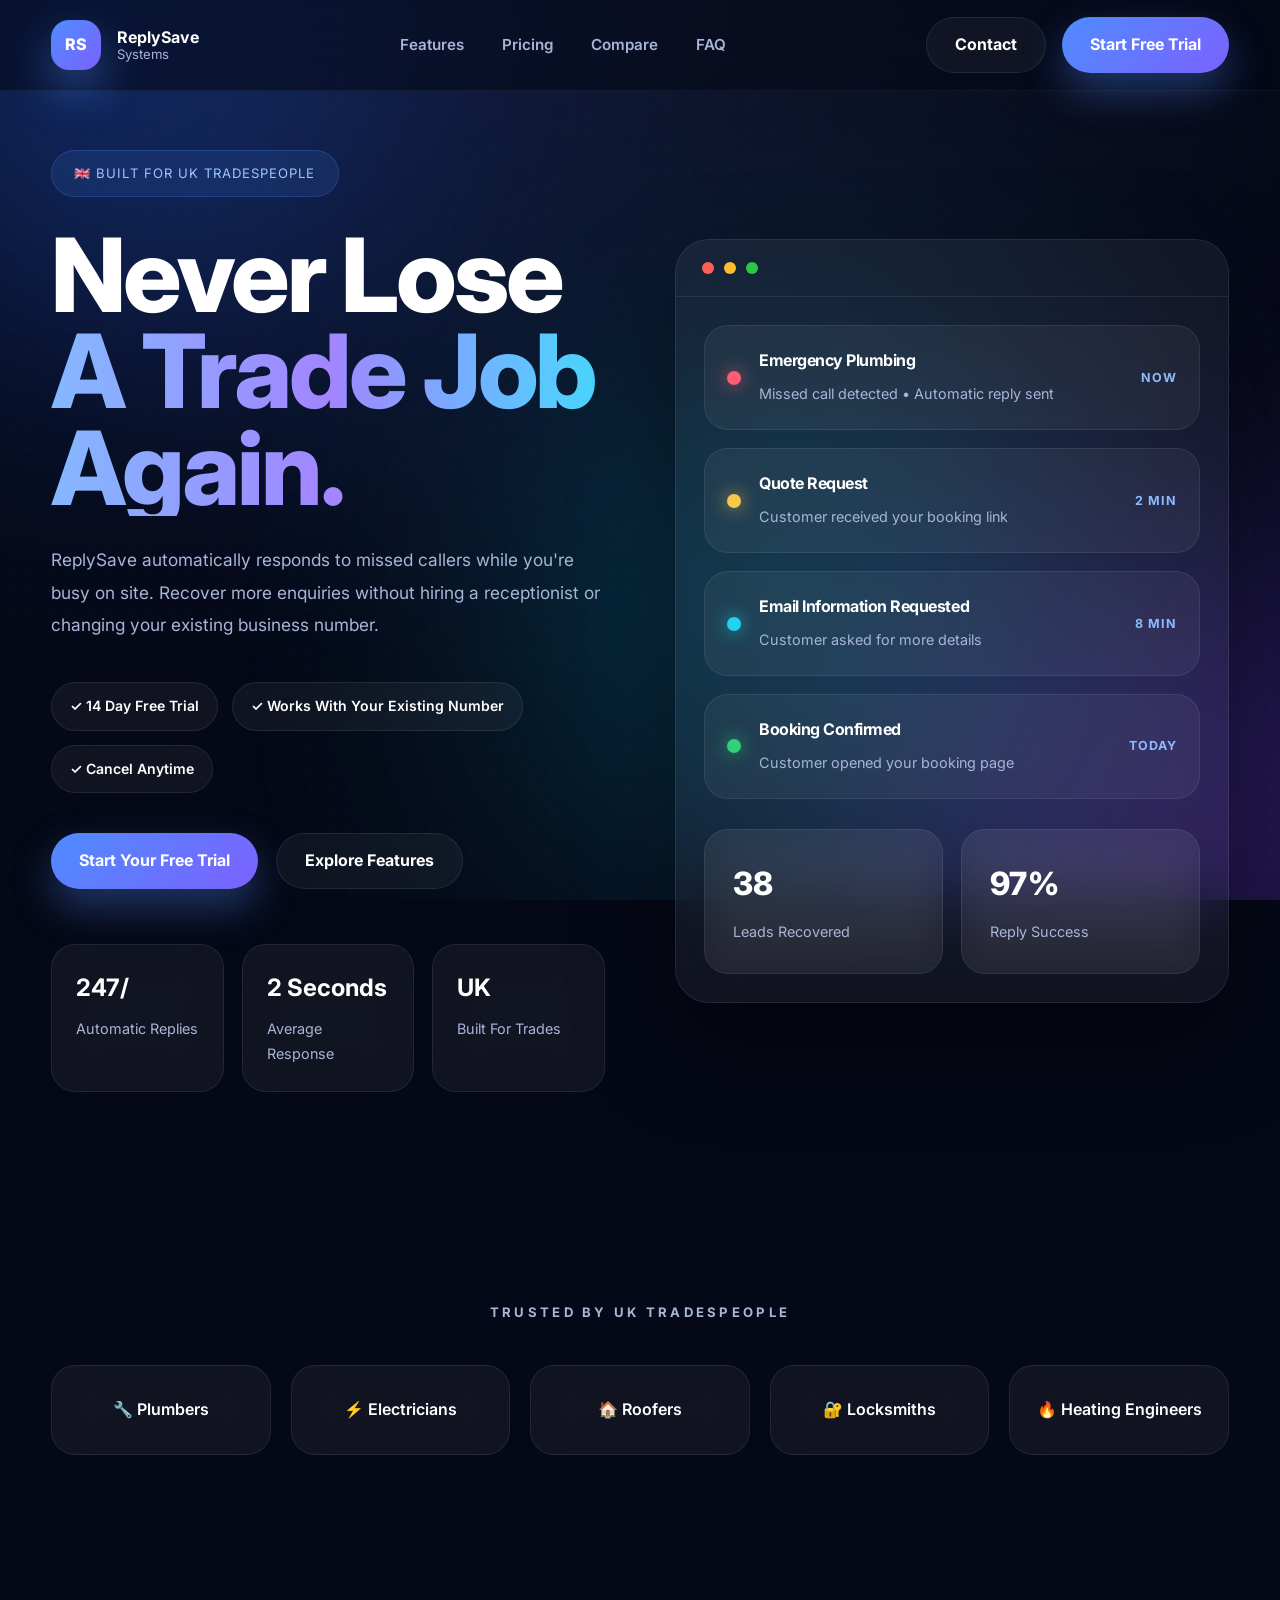
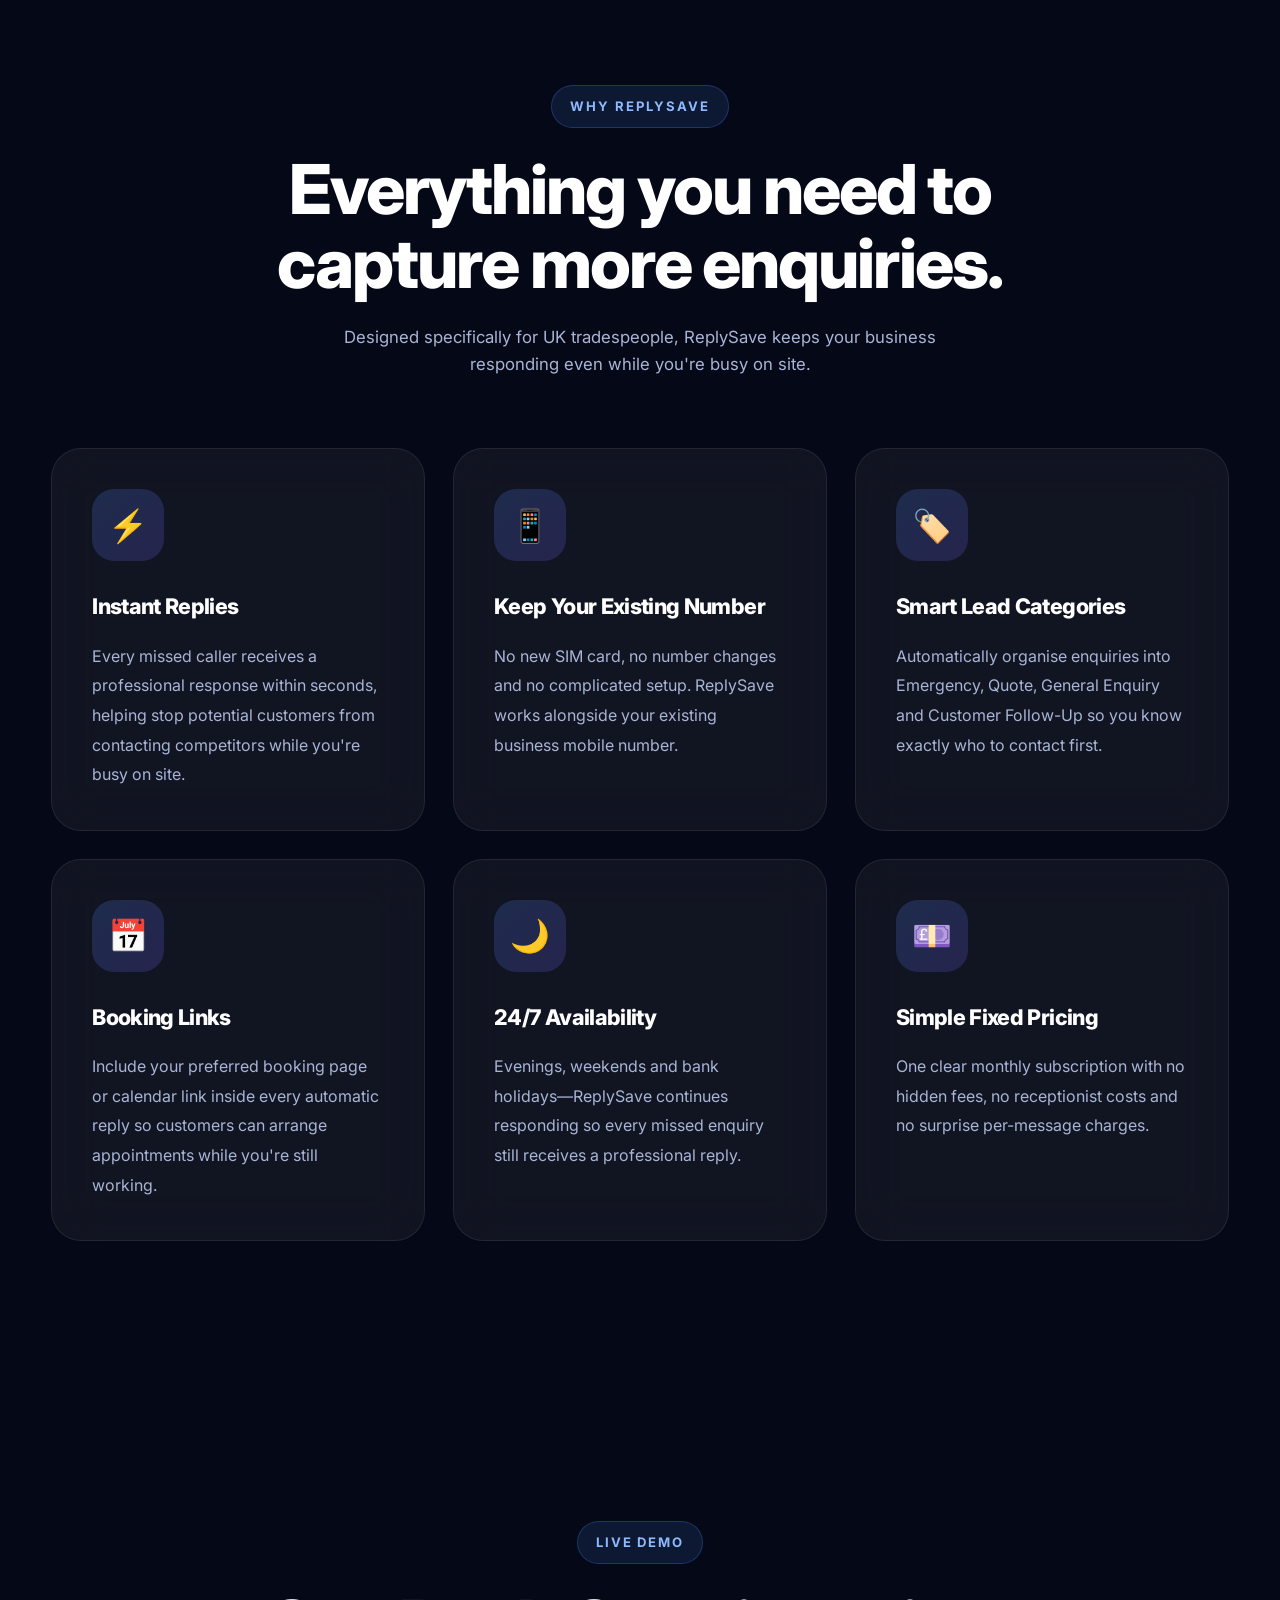
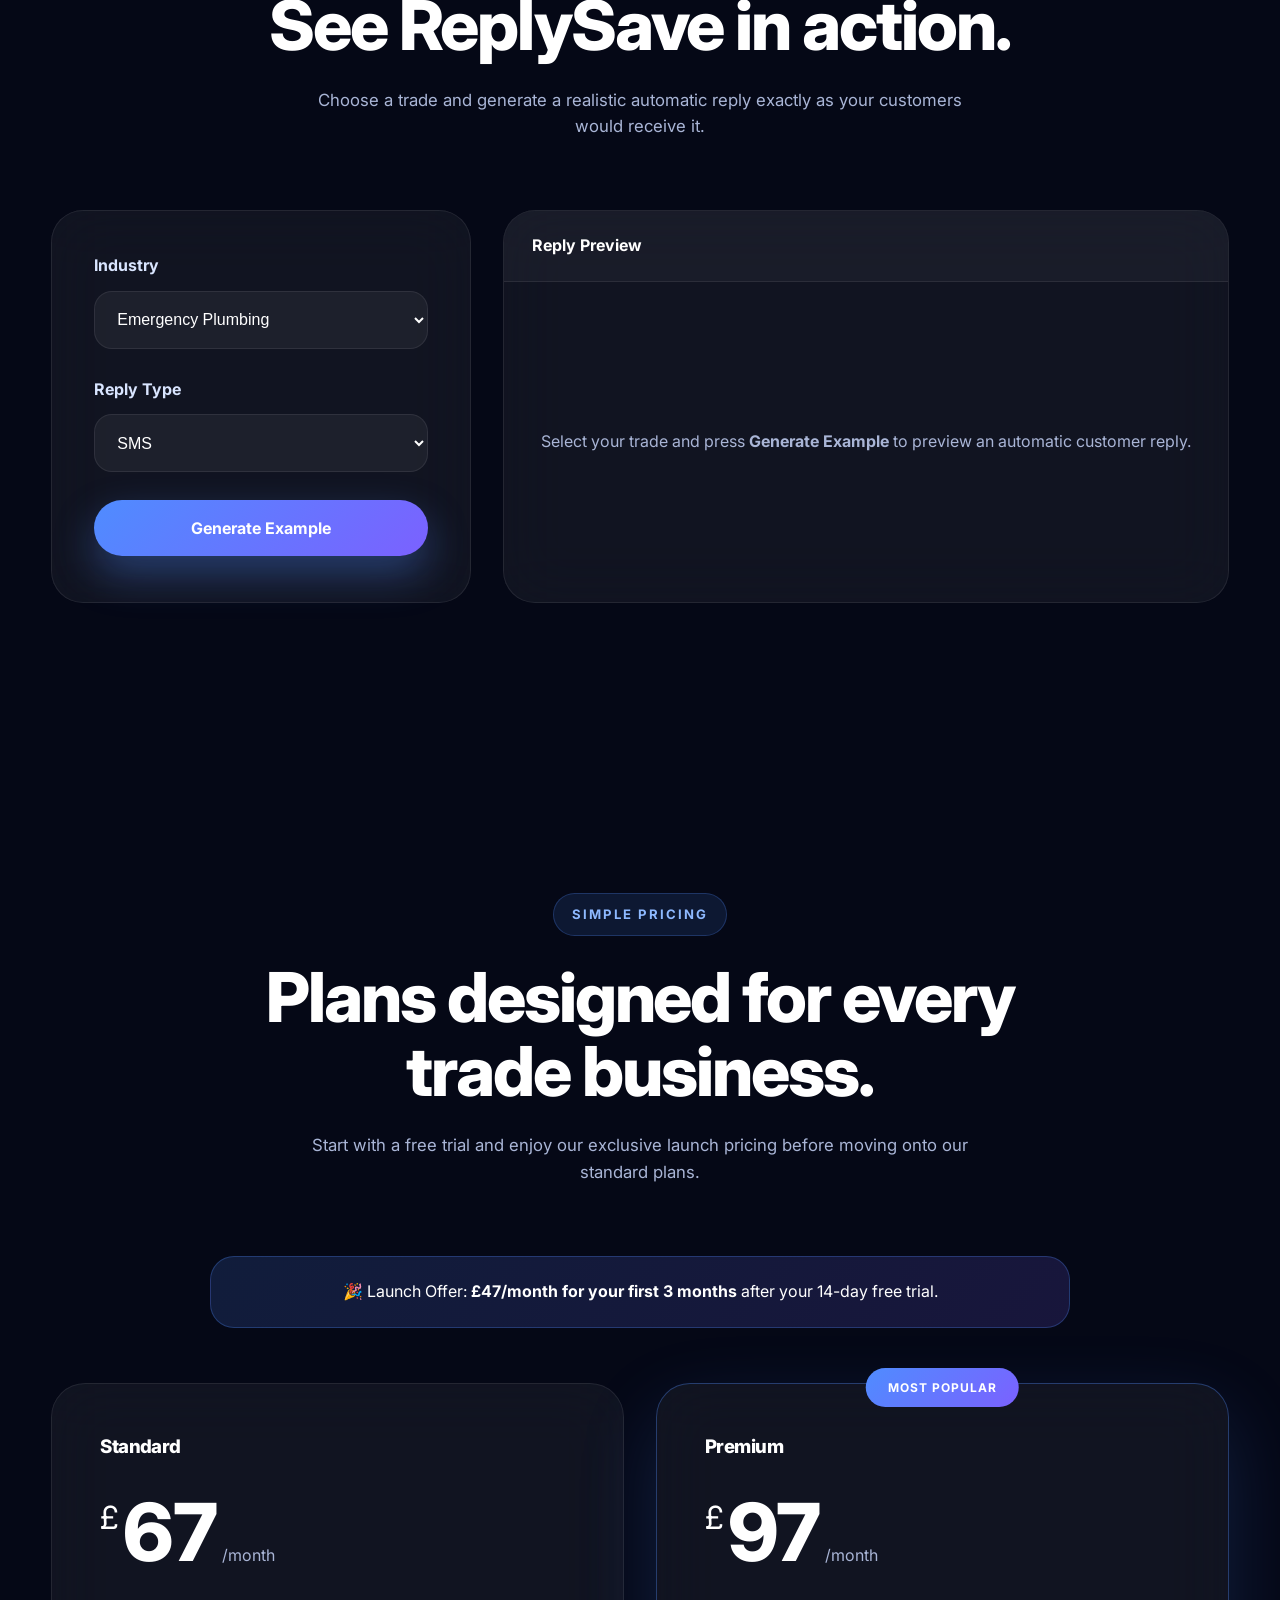
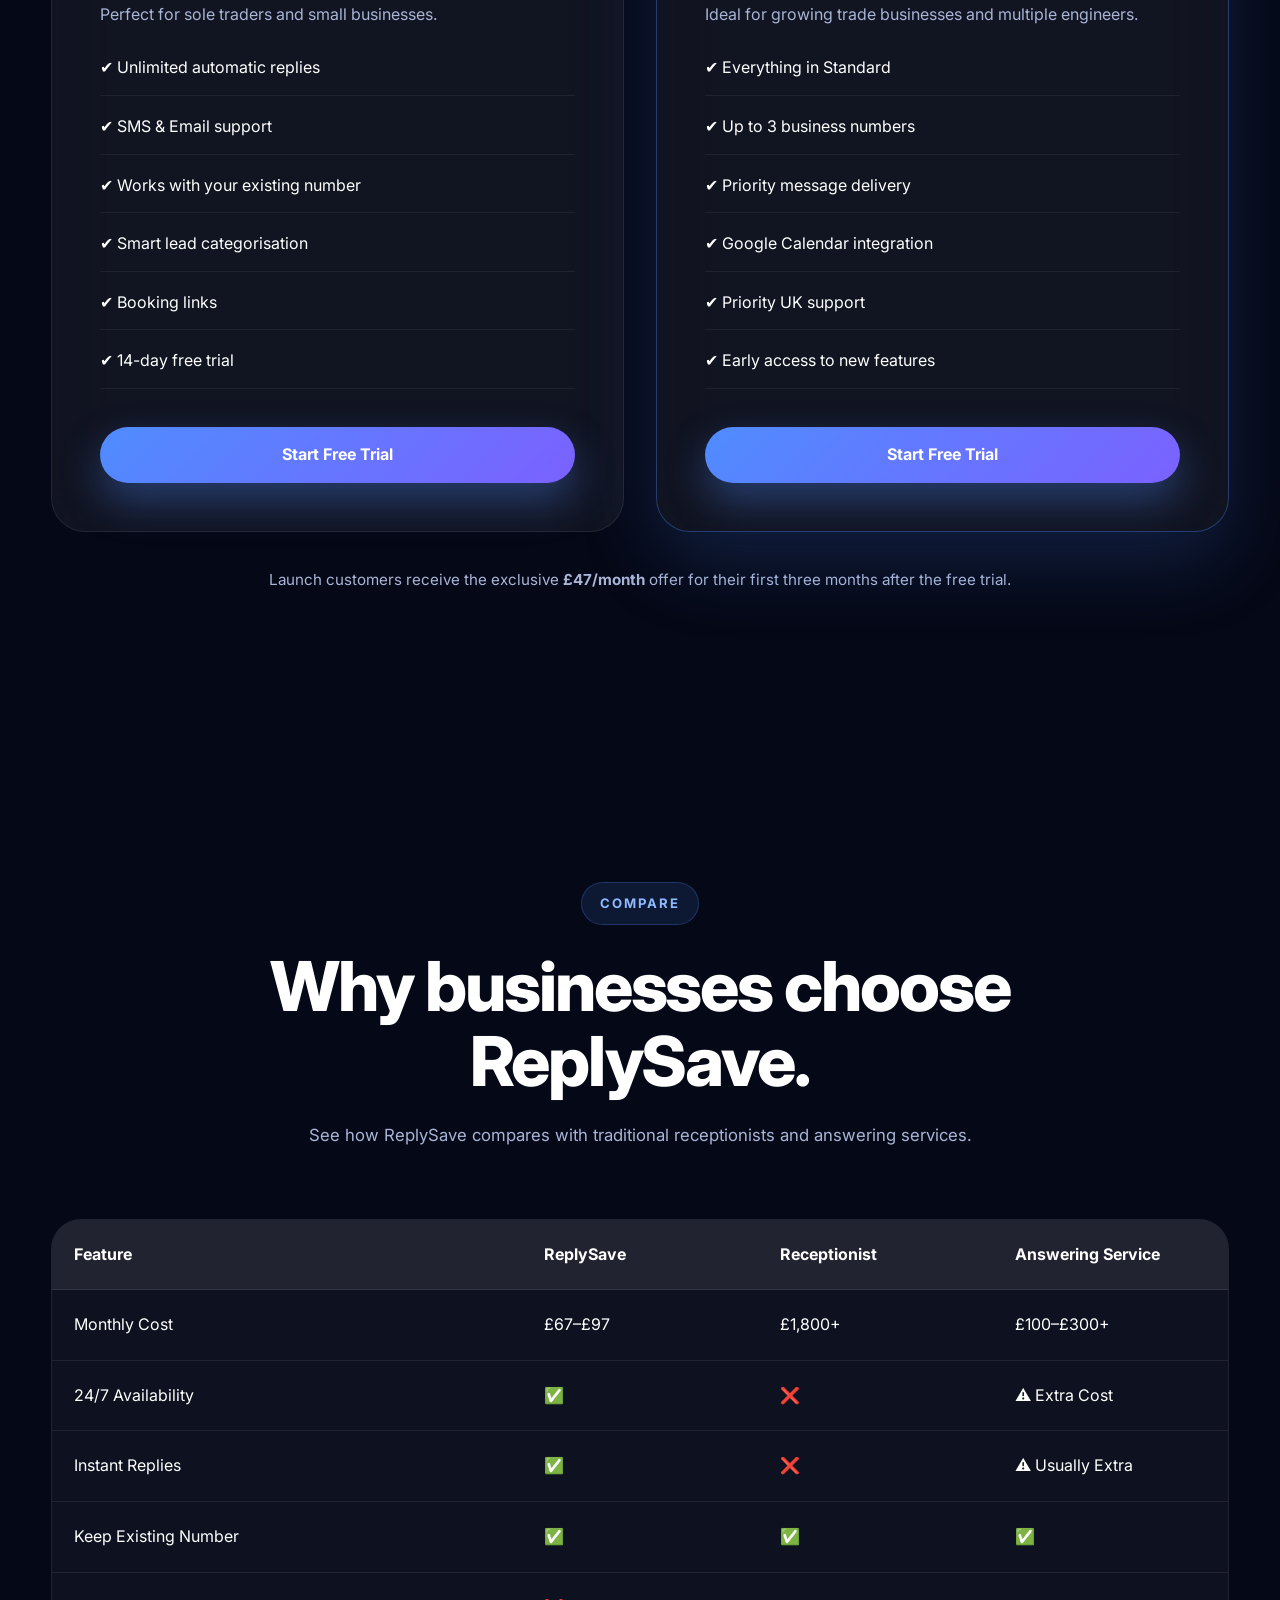
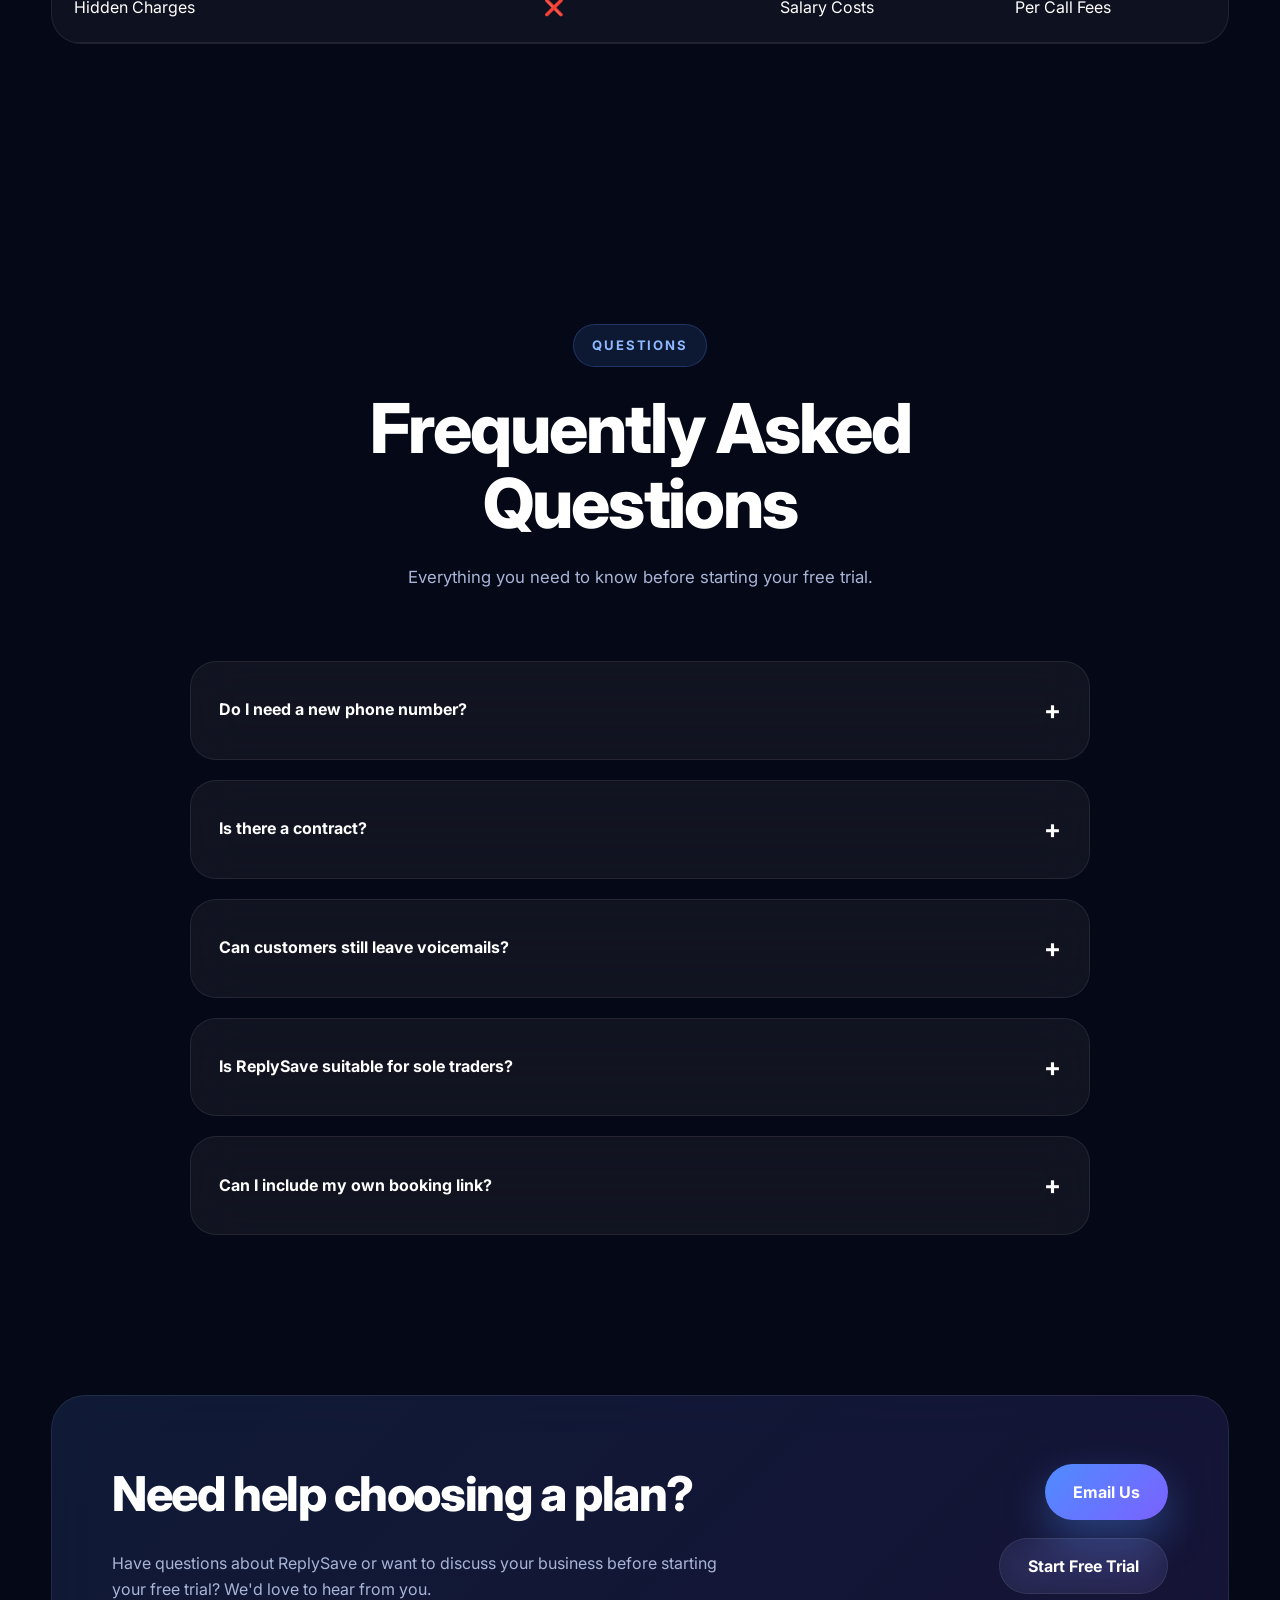
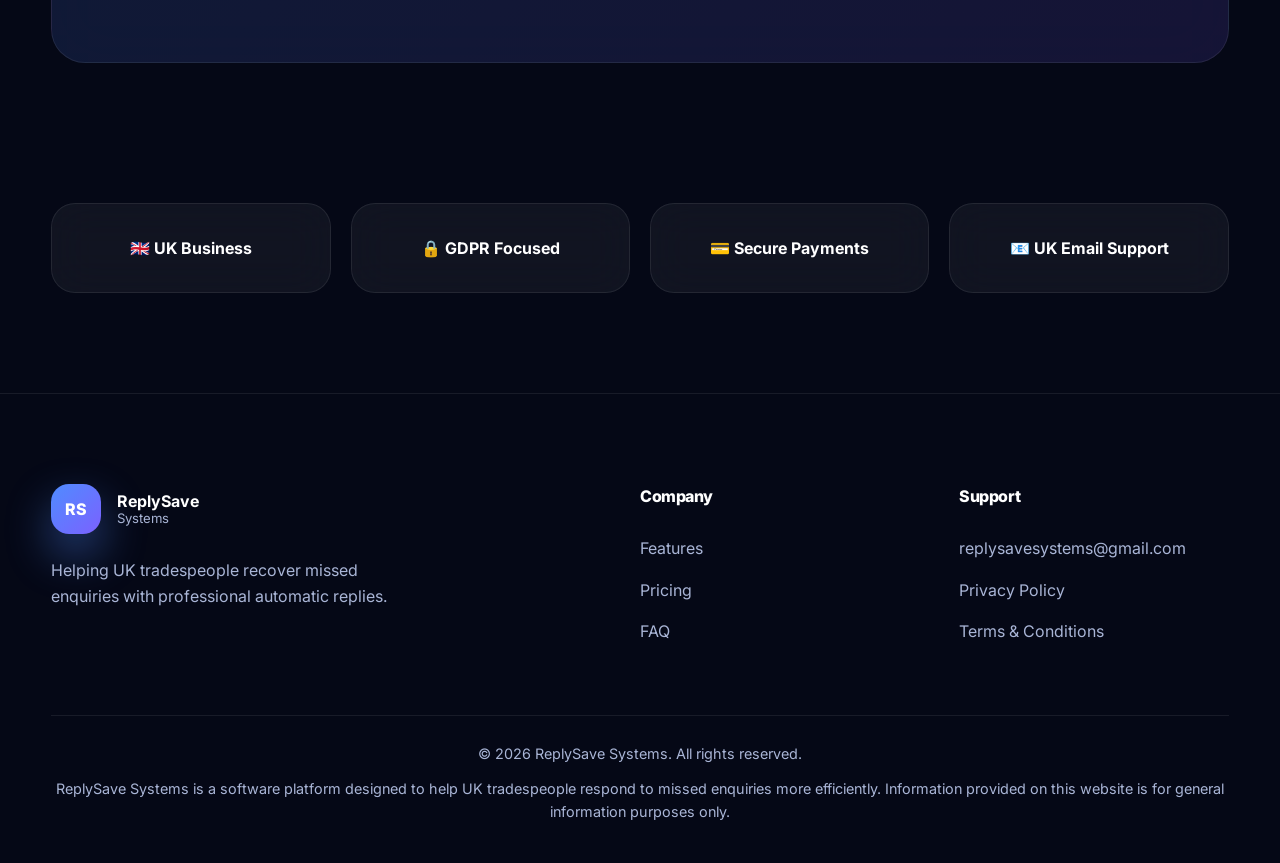
==== index.html @ 5fd49c0b "Update index.html" ====
<!DOCTYPE html>

<html lang="en-GB">

<head>
<meta charset="UTF-8">
<meta
name="viewport"
content="width=device-width, initial-scale=1.0">

<title>

ReplySave Systems | Never Lose A Trade Job Again

</title>

<meta
name="description"
content="Automatically respond to missed callers and recover more trade enquiries with ReplySave Systems.">

<meta
name="theme-color"
content="#050816">

<link
rel="preconnect"
href="https://fonts.googleapis.com">

<link
rel="preconnect"
href="https://fonts.gstatic.com"
crossorigin>

<link
href="https://fonts.googleapis.com/css2?family=Inter:wght@300;400;500;600;700;800;900&display=swap"
rel="stylesheet">
<link
href="https://fonts.googleapis.com/css2?family=Inter:wght@300;400;500;600;700;800;900&display=swap"
rel="stylesheet">

<link rel="stylesheet" href="style.css">

</head>
</head>

<body>



<!--====================================================
Animated Background
=====================================================-->

<div class="background">

<div class="gradient gradient-one"></div>

<div class="gradient gradient-two"></div>

<div class="gradient gradient-three"></div>

<div class="noise"></div>

</div>



<!--====================================================
Navigation
=====================================================-->

<header class="header">

<div class="container nav-container">

<a
href="#"
class="logo">

<div class="logo-icon">

RS

</div>

<div class="logo-text">

<strong>

ReplySave

</strong>

<span>

Systems

</span>

</div>

</a>



<nav class="navigation">

<a href="#features">

Features

</a>

<a href="#pricing">

Pricing

</a>

<a href="#compare">

Compare

</a>

<a href="#faq">

FAQ

</a>

</nav>



<div class="nav-buttons">

<a
href="mailto:replysavesystems@gmail.com"
class="button-secondary">

Contact

</a>

<a
href="#pricing"
class="button-primary">

Start Free Trial

</a>

</div>

</div>

</header>



<!--====================================================
Hero
=====================================================-->

<section class="hero">

<div class="container hero-grid">

<div class="hero-content">

<div class="hero-pill">

🇬🇧 BUILT FOR UK TRADESPEOPLE

</div>

<h1>

Never Lose

<span>

A Trade Job Again.

</span>

</h1>

<p>

ReplySave automatically responds to missed callers while
you're busy on site. Recover more enquiries without
hiring a receptionist or changing your existing
business number.

</p>



<div class="hero-badges">

<div>

✓ 14 Day Free Trial

</div>

<div>

✓ Works With Your Existing Number

</div>

<div>

✓ Cancel Anytime

</div>

</div>



<div class="hero-buttons">

<a
href="#pricing"
class="button-primary">

Start Your Free Trial

</a>

<a
href="#features"
class="button-secondary">

Explore Features

</a>

</div>



<div class="hero-stats">

<div>

<strong>

24/7

</strong>

<span>

Automatic Replies

</span>

</div>

<div>

<strong>

2 Seconds

</strong>

<span>

Average Response

</span>

</div>

<div>

<strong>

UK

</strong>

<span>

Built For Trades

</span>

</div>

</div>

</div>



<div class="hero-dashboard">

<div class="dashboard-window">

<div class="dashboard-header">

<span></span>

<span></span>

<span></span>

</div>

<div class="dashboard-body">
  <!-- ===========================================
LIVE ACTIVITY
=========================================== -->

<div class="activity-card">

    <div class="activity-left">

        <div class="status-dot emergency"></div>

        <div>

            <h3>

                Emergency Plumbing

            </h3>

            <p>

                Missed call detected • Automatic reply sent

            </p>

        </div>

    </div>

    <span>

        NOW

    </span>

</div>



<div class="activity-card">

    <div class="activity-left">

        <div class="status-dot quote"></div>

        <div>

            <h3>

                Quote Request

            </h3>

            <p>

                Customer received your booking link

            </p>

        </div>

    </div>

    <span>

        2 MIN

    </span>

</div>



<div class="activity-card">

    <div class="activity-left">

        <div class="status-dot email"></div>

        <div>

            <h3>

                Email Information Requested

            </h3>

            <p>

                Customer asked for more details

            </p>

        </div>

    </div>

    <span>

        8 MIN

    </span>

</div>



<div class="activity-card">

    <div class="activity-left">

        <div class="status-dot success"></div>

        <div>

            <h3>

                Booking Confirmed

            </h3>

            <p>

                Customer opened your booking page

            </p>

        </div>

    </div>

    <span>

        TODAY

    </span>

</div>



<!-- ===========================================
Dashboard Summary
=========================================== -->

<div class="dashboard-summary">

    <div class="summary-card">

        <strong>

            38

        </strong>

        <span>

            Leads Recovered

        </span>

    </div>

    <div class="summary-card">

        <strong>

            97%

        </strong>

        <span>

            Reply Success

        </span>

    </div>

</div>

</div>

</div>

</div>

</div>

</section>



<!-- ===========================================
TRUST SECTION
=========================================== -->

<section class="trust-section">

<div class="container">

<p class="trust-title">

TRUSTED BY UK TRADESPEOPLE

</p>

<div class="trust-grid">

<div class="trust-item">

🔧 Plumbers

</div>

<div class="trust-item">

⚡ Electricians

</div>

<div class="trust-item">

🏠 Roofers

</div>

<div class="trust-item">

🔐 Locksmiths

</div>

<div class="trust-item">

🔥 Heating Engineers

</div>

</div>

</div>

</section>



<!-- ===========================================
FEATURES
=========================================== -->

<section
id="features"
class="features">

<div class="container">

<div class="section-heading">

<span>

WHY REPLYSAVE

</span>

<h2>

Everything you need to capture more enquiries.

</h2>

<p>

Designed specifically for UK tradespeople, ReplySave keeps your business responding even while you're busy on site.

</p>

</div>

<div class="feature-grid">
<!-- ===========================================
FEATURE CARD 1
=========================================== -->

<div class="feature-card">

    <div class="feature-icon">

        ⚡

    </div>

    <h3>

        Instant Replies

    </h3>

    <p>

        Every missed caller receives a professional response within seconds,
        helping stop potential customers from contacting competitors while
        you're busy on site.

    </p>

</div>



<!-- ===========================================
FEATURE CARD 2
=========================================== -->

<div class="feature-card">

    <div class="feature-icon">

        📱

    </div>

    <h3>

        Keep Your Existing Number

    </h3>

    <p>

        No new SIM card, no number changes and no complicated setup.
        ReplySave works alongside your existing business mobile number.

    </p>

</div>



<!-- ===========================================
FEATURE CARD 3
=========================================== -->

<div class="feature-card">

    <div class="feature-icon">

        🏷️

    </div>

    <h3>

        Smart Lead Categories

    </h3>

    <p>

        Automatically organise enquiries into Emergency, Quote,
        General Enquiry and Customer Follow-Up so you know exactly
        who to contact first.

    </p>

</div>



<!-- ===========================================
FEATURE CARD 4
=========================================== -->

<div class="feature-card">

    <div class="feature-icon">

        📅

    </div>

    <h3>

        Booking Links

    </h3>

    <p>

        Include your preferred booking page or calendar link inside
        every automatic reply so customers can arrange appointments
        while you're still working.

    </p>

</div>



<!-- ===========================================
FEATURE CARD 5
=========================================== -->

<div class="feature-card">

    <div class="feature-icon">

        🌙

    </div>

    <h3>

        24/7 Availability

    </h3>

    <p>

        Evenings, weekends and bank holidays—ReplySave continues
        responding so every missed enquiry still receives a professional
        reply.

    </p>

</div>



<!-- ===========================================
FEATURE CARD 6
=========================================== -->

<div class="feature-card">

    <div class="feature-icon">

        💷

    </div>

    <h3>

        Simple Fixed Pricing

    </h3>

    <p>

        One clear monthly subscription with no hidden fees, no
        receptionist costs and no surprise per-message charges.

    </p>

</div>

</div>

</div>

</section>



<!-- ===========================================
LIVE SIMULATOR
=========================================== -->

<section
class="simulator"
id="simulator">

<div class="container">

<div class="section-heading">

<span>

LIVE DEMO

</span>

<h2>

See ReplySave in action.

</h2>

<p>

Choose a trade and generate a realistic automatic reply exactly as your customers would receive it.

</p>

</div>

<div class="simulator-window">

<div class="simulator-panel">

<label for="trade-choice">

Industry

</label>

<select id="trade-choice">

<option>Emergency Plumbing</option>

<option>Heating Engineer</option>

<option>Electrician</option>

<option>Roofing</option>

<option>Locksmith</option>

<option>Mobile Mechanic</option>

</select>

<label for="reply-type">

Reply Type

</label>

<select id="reply-type">

<option>SMS</option>

<option>Email</option>

</select>

<button
id="generate-reply"
class="button-primary full-width">

Generate Example

</button>

</div>

<div class="simulator-output">

<div class="output-header">

Reply Preview

</div>

<div
id="simulation-log">

<p class="placeholder-message">

Select your trade and press
<strong>Generate Example</strong>
to preview an automatic customer reply.

</p>

</div>

</div>

</div>

</div>

</section>



<!-- ===========================================
PRICING
=========================================== -->

<section
id="pricing"
class="pricing">

<div class="container">

<div class="section-heading">

<span>

SIMPLE PRICING

</span>

<h2>

Plans designed for every trade business.

</h2>

<p>

Start with a free trial and enjoy our exclusive launch pricing before moving onto our standard plans.

</p>

</div>

<div class="launch-banner">

🎉
Launch Offer:
<strong>£47/month for your first 3 months</strong>
after your 14-day free trial.

</div>

<div class="pricing-grid">  
  <!-- ===========================================
STANDARD PLAN
=========================================== -->

<div class="price-card">

    <h3>

        Standard

    </h3>

    <div class="price">

        <span class="currency">£</span>

        <span class="amount">67</span>

        <span class="period">/month</span>

    </div>

    <p class="price-description">

        Perfect for sole traders and small businesses.

    </p>

    <ul class="price-features">

        <li>✔ Unlimited automatic replies</li>

        <li>✔ SMS & Email support</li>

        <li>✔ Works with your existing number</li>

        <li>✔ Smart lead categorisation</li>

        <li>✔ Booking links</li>

        <li>✔ 14-day free trial</li>

    </ul>

    <a
    href="#"
    class="button-primary full-width">

        Start Free Trial

    </a>

</div>



<!-- ===========================================
PREMIUM PLAN
=========================================== -->

<div class="price-card featured">

<div class="popular-tag">

MOST POPULAR

</div>

<h3>

Premium

</h3>

<div class="price">

<span class="currency">£</span>

<span class="amount">97</span>

<span class="period">/month</span>

</div>

<p class="price-description">

Ideal for growing trade businesses and multiple engineers.

</p>

<ul class="price-features">

<li>✔ Everything in Standard</li>

<li>✔ Up to 3 business numbers</li>

<li>✔ Priority message delivery</li>

<li>✔ Google Calendar integration</li>

<li>✔ Priority UK support</li>

<li>✔ Early access to new features</li>

</ul>

<a
href="#"
class="button-primary full-width">

Start Free Trial

</a>

</div>

</div>

<p class="pricing-note">

Launch customers receive the exclusive
<strong>£47/month</strong>
offer for their first three months after the free trial.

</p>

</div>

</section>



<!-- ===========================================
COMPARISON
=========================================== -->

<section
id="compare"
class="comparison">

<div class="container">

<div class="section-heading">

<span>

COMPARE

</span>

<h2>

Why businesses choose ReplySave.

</h2>

<p>

See how ReplySave compares with traditional receptionists and answering services.

</p>

</div>

<div class="comparison-table">

<div class="comparison-row heading">

<div>Feature</div>

<div>ReplySave</div>

<div>Receptionist</div>

<div>Answering Service</div>

</div>



<div class="comparison-row">

<div>Monthly Cost</div>

<div>£67–£97</div>

<div>£1,800+</div>

<div>£100–£300+</div>

</div>



<div class="comparison-row">

<div>24/7 Availability</div>

<div>✅</div>

<div>❌</div>

<div>⚠ Extra Cost</div>

</div>



<div class="comparison-row">

<div>Instant Replies</div>

<div>✅</div>

<div>❌</div>

<div>⚠ Usually Extra</div>

</div>



<div class="comparison-row">

<div>Keep Existing Number</div>

<div>✅</div>

<div>✅</div>

<div>✅</div>

</div>



<div class="comparison-row">

<div>Hidden Charges</div>

<div>❌</div>

<div>Salary Costs</div>

<div>Per Call Fees</div>

</div>

</div>

</div>

</section>



<!-- ===========================================
FAQ
=========================================== -->

<section
id="faq"
class="faq">

<div class="container">

<div class="section-heading">

<span>

QUESTIONS

</span>

<h2>

Frequently Asked Questions

</h2>

<p>

Everything you need to know before starting your free trial.

</p>

</div>

<div class="faq-wrapper">
<!-- ===========================================
FAQ ITEM 1
=========================================== -->

<div class="faq-item">

    <button class="faq-question">

        <span>

            Do I need a new phone number?

        </span>

        <span class="faq-icon">

            +

        </span>

    </button>

    <div class="faq-answer">

        <p>

            No. ReplySave works alongside your existing UK business
            mobile or landline number, so there is no need to change
            your contact details or update your customers.

        </p>

    </div>

</div>



<!-- ===========================================
FAQ ITEM 2
=========================================== -->

<div class="faq-item">

    <button class="faq-question">

        <span>

            Is there a contract?

        </span>

        <span class="faq-icon">

            +

        </span>

    </button>

    <div class="faq-answer">

        <p>

            No long-term contracts. Start with a 14-day free trial and
            cancel anytime before your next billing date.

        </p>

    </div>

</div>



<!-- ===========================================
FAQ ITEM 3
=========================================== -->

<div class="faq-item">

    <button class="faq-question">

        <span>

            Can customers still leave voicemails?

        </span>

        <span class="faq-icon">

            +

        </span>

    </button>

    <div class="faq-answer">

        <p>

            Yes. ReplySave simply sends an automatic response after a
            missed call. Your normal voicemail continues to work if you
            choose to keep it enabled.

        </p>

    </div>

</div>



<!-- ===========================================
FAQ ITEM 4
=========================================== -->

<div class="faq-item">

    <button class="faq-question">

        <span>

            Is ReplySave suitable for sole traders?

        </span>

        <span class="faq-icon">

            +

        </span>

    </button>

    <div class="faq-answer">

        <p>

            Absolutely. ReplySave is designed for sole traders,
            partnerships and growing trade businesses that don't want
            to lose enquiries while working on site.

        </p>

    </div>

</div>



<!-- ===========================================
FAQ ITEM 5
=========================================== -->

<div class="faq-item">

    <button class="faq-question">

        <span>

            Can I include my own booking link?

        </span>

        <span class="faq-icon">

            +

        </span>

    </button>

    <div class="faq-answer">

        <p>

            Yes. Add your preferred booking page or calendar link and
            ReplySave can include it in your automatic replies.

        </p>

    </div>

</div>

</div>

</div>

</section>



<!-- ===========================================
SUPPORT
=========================================== -->

<section class="support">

<div class="container">

<div class="support-card">

<div>

<h2>

Need help choosing a plan?

</h2>

<p>

Have questions about ReplySave or want to discuss your
business before starting your free trial? We'd love to
hear from you.

</p>

</div>

<div class="support-buttons">

<a
href="mailto:replysavesystems@gmail.com"
class="button-primary">

Email Us

</a>

<a
href="#pricing"
class="button-secondary">

Start Free Trial

</a>

</div>

</div>

</div>

</section>



<!-- ===========================================
TRUST BADGES
=========================================== -->

<section class="trust-footer">

<div class="container">

<div class="trust-badges">

<div class="trust-badge">

🇬🇧 UK Business

</div>

<div class="trust-badge">

🔒 GDPR Focused

</div>

<div class="trust-badge">

💳 Secure Payments

</div>

<div class="trust-badge">

📧 UK Email Support

</div>

</div>

</div>

</section>



<!-- ===========================================
FOOTER
=========================================== -->

<footer class="footer">

<div class="container">

<div class="footer-grid">

<div class="footer-brand">

<div class="logo">

<div class="logo-icon">

RS

</div>

<div class="logo-text">

<strong>

ReplySave

</strong>

<span>

Systems

</span>

</div>

</div>

<p>

Helping UK tradespeople recover missed enquiries with
professional automatic replies.

</p>

</div>



<div class="footer-links">

<h4>

Company

</h4>

<a href="#features">

Features

</a>

<a href="#pricing">

Pricing

</a>

<a href="#faq">

FAQ

</a>

</div>



<div class="footer-links">

<h4>

Support

</h4>

<a href="mailto:replysavesystems@gmail.com">

replysavesystems@gmail.com

</a>

<a href="#">

Privacy Policy

</a>

<a href="#">

Terms & Conditions

</a>

</div>

</div>



<div class="footer-bottom">

<p>

© 2026 ReplySave Systems. All rights reserved.

</p>

<p>

ReplySave Systems is a software platform designed to help
UK tradespeople respond to missed enquiries more
efficiently. Information provided on this website is for
general information purposes only.

</p>

</div>

</div>

</footer>



<script src="script.js"></script>

</body>

</html>
---- style.css ----
/*==========================================================
REPLYSAVE SYSTEMS
Premium SaaS Homepage
Version 2
==========================================================*/



/*==========================================================
RESET
==========================================================*/

*,
*::before,
*::after{

margin:0;
padding:0;
box-sizing:border-box;

}

html{

scroll-behavior:smooth;

}

body{

font-family:"Inter",sans-serif;
background:#050816;
color:#ffffff;
overflow-x:hidden;
line-height:1.6;
position:relative;

}

img{

display:block;
max-width:100%;

}

a{

color:inherit;
text-decoration:none;

}

button{

font:inherit;
cursor:pointer;
border:none;
background:none;

}



/*==========================================================
ROOT VARIABLES
==========================================================*/

:root{

--primary:#4F8CFF;
--secondary:#7B61FF;
--accent:#22D3EE;

--background:#050816;
--background-two:#0A1023;

--surface:rgba(255,255,255,.05);
--surface-hover:rgba(255,255,255,.08);
--border:rgba(255,255,255,.08);

--text:#ffffff;
--muted:#A9B5D6;

--radius:28px;
--transition:.35s ease;

--container:1240px;

}



/*==========================================================
GLOBAL
==========================================================*/

.container{

width:min(92%,var(--container));
margin:auto;

}

section{

position:relative;

}

h1,
h2,
h3,
h4{

font-weight:800;
letter-spacing:-.03em;

}

p{

color:var(--muted);

}



/*==========================================================
BACKGROUND
==========================================================*/

.background{

position:fixed;
inset:0;
overflow:hidden;
z-index:-10;

background:

radial-gradient(circle at top,
#10162F,
#050816 65%);

}

.gradient{

position:absolute;

border-radius:50%;

filter:blur(150px);

opacity:.42;

animation:aurora 18s ease-in-out infinite;

}

.gradient-one{

width:560px;
height:560px;

background:#2563EB;

top:-220px;
left:-150px;

}

.gradient-two{

width:520px;
height:520px;

background:#7C3AED;

bottom:-180px;
right:-150px;

animation-delay:-6s;

}

.gradient-three{

width:430px;
height:430px;

background:#06B6D4;

top:45%;
left:45%;

animation-delay:-12s;

}

.noise{

position:absolute;
inset:0;

opacity:.025;

background-image:
radial-gradient(
rgba(255,255,255,.8) 1px,
transparent 1px);

background-size:20px 20px;

}



/*==========================================================
AURORA ANIMATION
==========================================================*/

@keyframes aurora{

0%{

transform:
translate(0,0)
scale(1);

}

25%{

transform:
translate(80px,-40px)
scale(1.08);

}

50%{

transform:
translate(-40px,60px)
scale(1.14);

}

75%{

transform:
translate(70px,20px)
scale(1.08);

}

100%{

transform:
translate(0,0)
scale(1);

}

}



/*==========================================================
SCROLLBAR
==========================================================*/

::-webkit-scrollbar{

width:12px;

}

::-webkit-scrollbar-track{

background:#050816;

}

::-webkit-scrollbar-thumb{

background:

linear-gradient(
180deg,
var(--primary),
var(--secondary));

border-radius:999px;

}



/*==========================================================
HEADER
==========================================================*/

.header{

position:fixed;

top:0;
left:0;

width:100%;

z-index:1000;

backdrop-filter:blur(28px);

background:rgba(5,8,22,.55);

border-bottom:1px solid rgba(255,255,255,.05);

transition:.35s ease;

}

.nav-container{

display:flex;

justify-content:space-between;

align-items:center;

min-height:90px;

}



/*==========================================================
LOGO
==========================================================*/

.logo{

display:flex;

align-items:center;

gap:16px;

}

.logo-icon{

width:50px;
height:50px;

display:grid;

place-items:center;

border-radius:18px;

font-weight:800;

background:

linear-gradient(
135deg,
var(--primary),
var(--secondary));

box-shadow:

0 20px 45px
rgba(79,140,255,.45);

}

.logo-text{

display:flex;

flex-direction:column;

line-height:1.1;

}

.logo-text strong{

font-size:1rem;

}

.logo-text span{

font-size:.82rem;

color:var(--muted);

}
/*==========================================================
NAVIGATION
==========================================================*/

.navigation{

display:none;

}

.navigation a{

position:relative;

font-weight:600;

font-size:.95rem;

color:var(--muted);

transition:var(--transition);

}

.navigation a:hover{

color:#ffffff;

}

.navigation a::after{

content:"";

position:absolute;

left:0;

bottom:-10px;

width:0;

height:2px;

border-radius:999px;

background:

linear-gradient(
90deg,
var(--primary),
var(--secondary));

transition:var(--transition);

}

.navigation a:hover::after{

width:100%;

}



/*==========================================================
NAVIGATION BUTTONS
==========================================================*/

.nav-buttons{

display:none;

gap:16px;

}

.button-primary,
.button-secondary{

display:inline-flex;

align-items:center;

justify-content:center;

height:56px;

padding:0 28px;

border-radius:999px;

font-weight:700;

transition:var(--transition);

}

.button-primary{

color:#ffffff;

background:

linear-gradient(
135deg,
var(--primary),
var(--secondary));

box-shadow:
0 18px 40px rgba(79,140,255,.35);

}

.button-primary:hover{

transform:translateY(-4px);

box-shadow:
0 28px 60px rgba(79,140,255,.45);

}

.button-secondary{

background:rgba(255,255,255,.05);

border:1px solid var(--border);

backdrop-filter:blur(18px);

}

.button-secondary:hover{

transform:translateY(-4px);

background:rgba(255,255,255,.08);

}



/*==========================================================
HERO
==========================================================*/

.hero{

min-height:100vh;

display:flex;

align-items:center;

padding-top:150px;

padding-bottom:120px;

}

.hero-grid{

display:grid;

gap:70px;

}

.hero-content{

text-align:center;

}



/*==========================================================
HERO PILL
==========================================================*/

.hero-pill{

display:inline-flex;

align-items:center;

gap:10px;

padding:12px 22px;

border-radius:999px;

background:rgba(79,140,255,.12);

border:1px solid rgba(79,140,255,.22);

color:#9EC4FF;

font-size:.82rem;

letter-spacing:.08em;

margin-bottom:30px;

}



/*==========================================================
HERO TITLE
==========================================================*/

.hero h1{

font-size:clamp(3.4rem,8vw,6.5rem);

line-height:.94;

margin-bottom:28px;

}

.hero h1 span{

display:block;

background:

linear-gradient(
90deg,
#84B8FF,
#A285FF,
#47D9FF);

-webkit-background-clip:text;

-webkit-text-fill-color:transparent;

}



/*==========================================================
HERO DESCRIPTION
==========================================================*/

.hero p{

max-width:700px;

margin:auto;

font-size:1.08rem;

line-height:1.9;

}



/*==========================================================
HERO BADGES
==========================================================*/

.hero-badges{

display:flex;

flex-wrap:wrap;

justify-content:center;

gap:14px;

margin:40px 0;

}

.hero-badges div{

padding:12px 18px;

border-radius:999px;

background:rgba(255,255,255,.05);

border:1px solid rgba(255,255,255,.08);

backdrop-filter:blur(18px);

font-size:.88rem;

font-weight:600;

}



/*==========================================================
HERO BUTTONS
==========================================================*/

.hero-buttons{

display:flex;

flex-direction:column;

gap:18px;

margin-bottom:55px;

}



/*==========================================================
HERO STATS
==========================================================*/

.hero-stats{

display:grid;

grid-template-columns:repeat(3,1fr);

gap:18px;

}

.hero-stats div{

padding:24px;

border-radius:24px;

background:rgba(255,255,255,.05);

border:1px solid rgba(255,255,255,.08);

backdrop-filter:blur(22px);

transition:var(--transition);

}

.hero-stats div:hover{

transform:translateY(-6px);

background:rgba(255,255,255,.08);

}

.hero-stats strong{

display:block;

font-size:1.5rem;

margin-bottom:8px;

}

.hero-stats span{

color:var(--muted);

font-size:.9rem;

}



/*==========================================================
HERO DASHBOARD
==========================================================*/

.hero-dashboard{

display:flex;

justify-content:center;

align-items:center;

}

.dashboard-window{

width:100%;

max-width:620px;

border-radius:34px;

overflow:hidden;

background:rgba(255,255,255,.05);

border:1px solid rgba(255,255,255,.08);

backdrop-filter:blur(34px);

box-shadow:
0 40px 100px rgba(0,0,0,.45);

transition:var(--transition);

}

.dashboard-window:hover{

transform:
translateY(-10px)
rotateX(2deg);

}

.dashboard-header{

display:flex;

align-items:center;

gap:10px;

padding:22px 26px;

border-bottom:1px solid rgba(255,255,255,.08);

}

.dashboard-header span{

width:12px;

height:12px;

border-radius:50%;

}

.dashboard-header span:nth-child(1){

background:#FF5F57;

}

.dashboard-header span:nth-child(2){

background:#FEBC2E;

}

.dashboard-header span:nth-child(3){

background:#28C840;

}

.dashboard-body{

padding:28px;

}
/*==========================================================
LIVE ACTIVITY CARDS
==========================================================*/

.activity-card{

display:flex;

justify-content:space-between;

align-items:center;

gap:20px;

padding:22px;

margin-bottom:18px;

border-radius:24px;

background:rgba(255,255,255,.05);

border:1px solid rgba(255,255,255,.08);

transition:var(--transition);

}

.activity-card:hover{

transform:translateX(8px);

background:rgba(255,255,255,.08);

border-color:rgba(79,140,255,.28);

}

.activity-left{

display:flex;

align-items:center;

gap:18px;

}

.activity-left h3{

font-size:1rem;

margin-bottom:6px;

font-weight:700;

}

.activity-left p{

font-size:.9rem;

color:var(--muted);

}

.activity-card span{

font-size:.78rem;

font-weight:700;

letter-spacing:.08em;

color:#8DBBFF;

}



/*==========================================================
STATUS DOTS
==========================================================*/

.status-dot{

width:14px;

height:14px;

border-radius:50%;

flex-shrink:0;

}

.status-dot.emergency{

background:#FF5D73;

box-shadow:0 0 18px rgba(255,93,115,.8);

animation:pulseEmergency 2s infinite;

}

.status-dot.quote{

background:#F8C84A;

box-shadow:0 0 18px rgba(248,200,74,.8);

}

.status-dot.email{

background:#22D3EE;

box-shadow:0 0 18px rgba(34,211,238,.8);

}

.status-dot.success{

background:#31D17C;

box-shadow:0 0 18px rgba(49,209,124,.8);

}



/*==========================================================
STATUS PULSE
==========================================================*/

@keyframes pulseEmergency{

0%{

transform:scale(1);

opacity:1;

}

50%{

transform:scale(1.25);

opacity:.6;

}

100%{

transform:scale(1);

opacity:1;

}

}



/*==========================================================
DASHBOARD SUMMARY
==========================================================*/

.dashboard-summary{

display:grid;

grid-template-columns:repeat(2,1fr);

gap:18px;

margin-top:30px;

}

.summary-card{

padding:28px;

border-radius:24px;

background:rgba(255,255,255,.05);

border:1px solid rgba(255,255,255,.08);

backdrop-filter:blur(20px);

transition:var(--transition);

}

.summary-card:hover{

transform:translateY(-6px);

background:rgba(255,255,255,.08);

}

.summary-card strong{

display:block;

font-size:2rem;

margin-bottom:10px;

font-weight:800;

}

.summary-card span{

color:var(--muted);

font-size:.9rem;

}



/*==========================================================
TRUST BAR
==========================================================*/

.trust-section{

padding:90px 0;

}

.trust-title{

text-align:center;

font-size:.82rem;

font-weight:700;

letter-spacing:.25em;

color:var(--muted);

margin-bottom:42px;

}

.trust-grid{

display:grid;

grid-template-columns:repeat(2,1fr);

gap:20px;

}

.trust-item{

display:flex;

justify-content:center;

align-items:center;

min-height:90px;

padding:20px;

border-radius:24px;

background:rgba(255,255,255,.05);

border:1px solid rgba(255,255,255,.08);

backdrop-filter:blur(20px);

font-weight:600;

transition:var(--transition);

}

.trust-item:hover{

transform:translateY(-8px);

background:rgba(255,255,255,.08);

border-color:rgba(79,140,255,.3);

}



/*==========================================================
SECTION HEADINGS
==========================================================*/

.section-heading{

max-width:760px;

margin:0 auto 70px;

text-align:center;

}

.section-heading span{

display:inline-flex;

padding:10px 18px;

border-radius:999px;

background:rgba(79,140,255,.12);

border:1px solid rgba(79,140,255,.25);

font-size:.82rem;

font-weight:700;

letter-spacing:.15em;

color:#8EB9FF;

margin-bottom:24px;

}

.section-heading h2{

font-size:clamp(2.5rem,6vw,4.3rem);

line-height:1.08;

margin-bottom:24px;

}

.section-heading p{

font-size:1.05rem;

max-width:680px;

margin:auto;

}



/*==========================================================
FEATURES
==========================================================*/

.features{

padding:140px 0;

}

.feature-grid{

display:grid;

gap:28px;

}

.feature-card{

padding:40px;

border-radius:30px;

background:rgba(255,255,255,.05);

border:1px solid rgba(255,255,255,.08);

backdrop-filter:blur(24px);

transition:var(--transition);

}

.feature-card:hover{

transform:translateY(-12px);

border-color:rgba(79,140,255,.35);

box-shadow:0 35px 80px rgba(0,0,0,.35);

}

.feature-icon{

width:72px;

height:72px;

display:grid;

place-items:center;

font-size:2rem;

margin-bottom:28px;

border-radius:22px;

background:linear-gradient(
135deg,
rgba(79,140,255,.2),
rgba(123,97,255,.2)
);

}

.feature-card h3{

margin-bottom:18px;

font-size:1.35rem;

}

.feature-card p{

line-height:1.85;

color:var(--muted);

}
/*==========================================================
SIMULATOR
==========================================================*/

.simulator{

padding:140px 0;

}

.simulator-window{

display:grid;

gap:32px;

}

.simulator-panel{

padding:42px;

border-radius:32px;

background:rgba(255,255,255,.05);

border:1px solid rgba(255,255,255,.08);

backdrop-filter:blur(30px);

}

.simulator-panel label{

display:block;

margin-bottom:12px;

font-weight:700;

color:#D9E5FF;

}

.simulator-panel select{

width:100%;

height:58px;

padding:0 18px;

margin-bottom:28px;

border-radius:18px;

border:1px solid rgba(255,255,255,.08);

background:rgba(255,255,255,.05);

color:#ffffff;

font-size:1rem;

outline:none;

transition:var(--transition);

}

.simulator-panel select:hover{

background:rgba(255,255,255,.08);

}

.simulator-panel select:focus{

border-color:var(--primary);

box-shadow:0 0 0 4px rgba(79,140,255,.18);

}

.full-width{

width:100%;

}

.simulator-output{

border-radius:32px;

overflow:hidden;

background:rgba(255,255,255,.05);

border:1px solid rgba(255,255,255,.08);

backdrop-filter:blur(30px);

}

.output-header{

padding:22px 28px;

font-weight:700;

border-bottom:1px solid rgba(255,255,255,.08);

background:rgba(255,255,255,.03);

}

#simulation-log{

min-height:320px;

padding:28px;

display:flex;

align-items:center;

justify-content:center;

text-align:center;

}

.placeholder-message{

color:var(--muted);

line-height:1.8;

}



/*==========================================================
PRICING
==========================================================*/

.pricing{

padding:150px 0;

}

.launch-banner{

max-width:860px;

margin:0 auto 55px;

padding:22px 28px;

text-align:center;

border-radius:24px;

background:linear-gradient(
135deg,
rgba(79,140,255,.16),
rgba(123,97,255,.16)
);

border:1px solid rgba(79,140,255,.28);

font-size:1rem;

}

.launch-banner strong{

color:#ffffff;

}

.pricing-grid{

display:grid;

gap:32px;

}

.price-card{

position:relative;

padding:48px;

border-radius:34px;

background:rgba(255,255,255,.05);

border:1px solid rgba(255,255,255,.08);

backdrop-filter:blur(30px);

transition:var(--transition);

}

.price-card:hover{

transform:translateY(-10px);

border-color:rgba(79,140,255,.35);

box-shadow:0 35px 80px rgba(0,0,0,.35);

}

.featured{

border:1px solid rgba(79,140,255,.35);

box-shadow:0 30px 80px rgba(79,140,255,.18);

}

.popular-tag{

position:absolute;

top:-16px;

left:50%;

transform:translateX(-50%);

padding:10px 22px;

border-radius:999px;

background:linear-gradient(
135deg,
var(--primary),
var(--secondary)
);

font-size:.75rem;

font-weight:700;

letter-spacing:.08em;

color:#ffffff;

}

.price{

margin:30px 0;

}

.currency{

font-size:2rem;

vertical-align:top;

}

.amount{

font-size:5rem;

font-weight:800;

line-height:1;

}

.period{

font-size:1rem;

color:var(--muted);

}

.price-description{

margin-bottom:28px;

}

.price-features{

list-style:none;

display:flex;

flex-direction:column;

gap:18px;

margin-bottom:38px;

}

.price-features li{

padding-bottom:14px;

border-bottom:1px solid rgba(255,255,255,.06);

}

.pricing-note{

margin-top:36px;

text-align:center;

font-size:.95rem;

color:var(--muted);

}



/*==========================================================
COMPARISON
==========================================================*/

.comparison{

padding:140px 0;

}

.comparison-table{

border-radius:30px;

overflow:hidden;

border:1px solid rgba(255,255,255,.08);

background:rgba(255,255,255,.04);

}

.comparison-row{

display:grid;

grid-template-columns:2fr 1fr 1fr 1fr;

}

.comparison-row div{

padding:22px;

border-bottom:1px solid rgba(255,255,255,.08);

}

.comparison-row.heading div{

background:rgba(255,255,255,.08);

font-weight:700;

}

.comparison-row:not(.heading):hover div{

background:rgba(255,255,255,.05);

}
/*==========================================================
FAQ
==========================================================*/

.faq{

padding:140px 0;

}

.faq-wrapper{

max-width:900px;

margin:auto;

}

.faq-item{

margin-bottom:20px;

border-radius:26px;

overflow:hidden;

background:rgba(255,255,255,.05);

border:1px solid rgba(255,255,255,.08);

backdrop-filter:blur(24px);

transition:var(--transition);

}

.faq-item:hover{

border-color:rgba(79,140,255,.30);

}

.faq-question{

width:100%;

display:flex;

justify-content:space-between;

align-items:center;

padding:28px;

font-size:1rem;

font-weight:700;

color:#ffffff;

background:none;

cursor:pointer;

}

.faq-icon{

font-size:1.6rem;

transition:transform .3s ease;

}

.faq-answer{

max-height:0;

overflow:hidden;

transition:max-height .35s ease;

}

.faq-answer p{

padding:0 28px 28px;

line-height:1.8;

color:var(--muted);

}

.faq-item.active .faq-answer{

max-height:250px;

}

.faq-item.active .faq-icon{

transform:rotate(45deg);

}



/*==========================================================
SUPPORT SECTION
==========================================================*/

.support{

padding:0 0 140px;

}

.support-card{

display:grid;

gap:40px;

padding:60px;

border-radius:34px;

background:

linear-gradient(
135deg,
rgba(79,140,255,.14),
rgba(123,97,255,.14)
);

border:1px solid rgba(255,255,255,.08);

backdrop-filter:blur(30px);

}

.support-card h2{

font-size:clamp(2rem,4vw,3rem);

margin-bottom:18px;

}

.support-card p{

max-width:620px;

}

.support-buttons{

display:flex;

flex-direction:column;

gap:18px;

}



/*==========================================================
TRUST BADGES
==========================================================*/

.trust-footer{

padding-bottom:100px;

}

.trust-badges{

display:grid;

gap:20px;

}

.trust-badge{

display:flex;

justify-content:center;

align-items:center;

min-height:90px;

border-radius:24px;

background:rgba(255,255,255,.05);

border:1px solid rgba(255,255,255,.08);

backdrop-filter:blur(20px);

font-weight:700;

transition:var(--transition);

}

.trust-badge:hover{

transform:translateY(-6px);

border-color:rgba(79,140,255,.30);

}



/*==========================================================
FOOTER
==========================================================*/

.footer{

padding:90px 0 40px;

border-top:1px solid rgba(255,255,255,.08);

}

.footer-grid{

display:grid;

gap:50px;

}

.footer-brand p{

margin-top:24px;

max-width:360px;

}

.footer-links{

display:flex;

flex-direction:column;

gap:16px;

}

.footer-links h4{

margin-bottom:10px;

font-size:1rem;

}

.footer-links a{

color:var(--muted);

transition:var(--transition);

}

.footer-links a:hover{

color:#ffffff;

}

.footer-bottom{

margin-top:70px;

padding-top:26px;

display:flex;

flex-direction:column;

gap:12px;

text-align:center;

border-top:1px solid rgba(255,255,255,.08);

font-size:.9rem;

color:var(--muted);

}



/*==========================================================
RESPONSIVE
==========================================================*/

@media (min-width:980px){

.navigation{

display:flex;

gap:38px;

}

.nav-buttons{

display:flex;

}

.hero-grid{

grid-template-columns:1fr 1fr;

align-items:center;

}

.hero-content{

text-align:left;

}

.hero p{

margin:0;

}

.hero-badges{

justify-content:flex-start;

}

.hero-buttons{

flex-direction:row;

}

.feature-grid{

grid-template-columns:repeat(3,1fr);

}

.simulator-window{

grid-template-columns:420px 1fr;

}

.pricing-grid{

grid-template-columns:repeat(2,1fr);

}

.support-card{

grid-template-columns:2fr 1fr;

align-items:center;

}

.support-buttons{

align-items:flex-end;

}

.trust-grid{

grid-template-columns:repeat(5,1fr);

}

.trust-badges{

grid-template-columns:repeat(4,1fr);

}

.footer-grid{

grid-template-columns:2fr 1fr 1fr;

}

}
/*==========================================================
JAVASCRIPT SUPPORT CLASSES
==========================================================*/

.hidden{

opacity:0;

transform:translateY(40px);

transition:
opacity .7s ease,
transform .7s ease;

}

.visible{

opacity:1;

transform:translateY(0);

}

.slide-in{

opacity:0;

transform:translateX(-30px);

animation:slideCard .7s ease forwards;

}

@keyframes slideCard{

from{

opacity:0;
transform:translateX(-30px);

}

to{

opacity:1;
transform:translateX(0);

}

}

.generated-reply{

width:100%;

padding:28px;

border-radius:24px;

background:rgba(255,255,255,.05);

border:1px solid rgba(79,140,255,.20);

text-align:left;

}

.generated-reply h3{

margin-bottom:18px;

font-size:1.1rem;

}

.generated-reply p{

line-height:1.9;

white-space:pre-line;

color:var(--muted);

}

.loaded .hero{

animation:heroFade .9s ease;

}

@keyframes heroFade{

from{

opacity:0;
transform:translateY(30px);

}

to{

opacity:1;
transform:translateY(0);

}

}
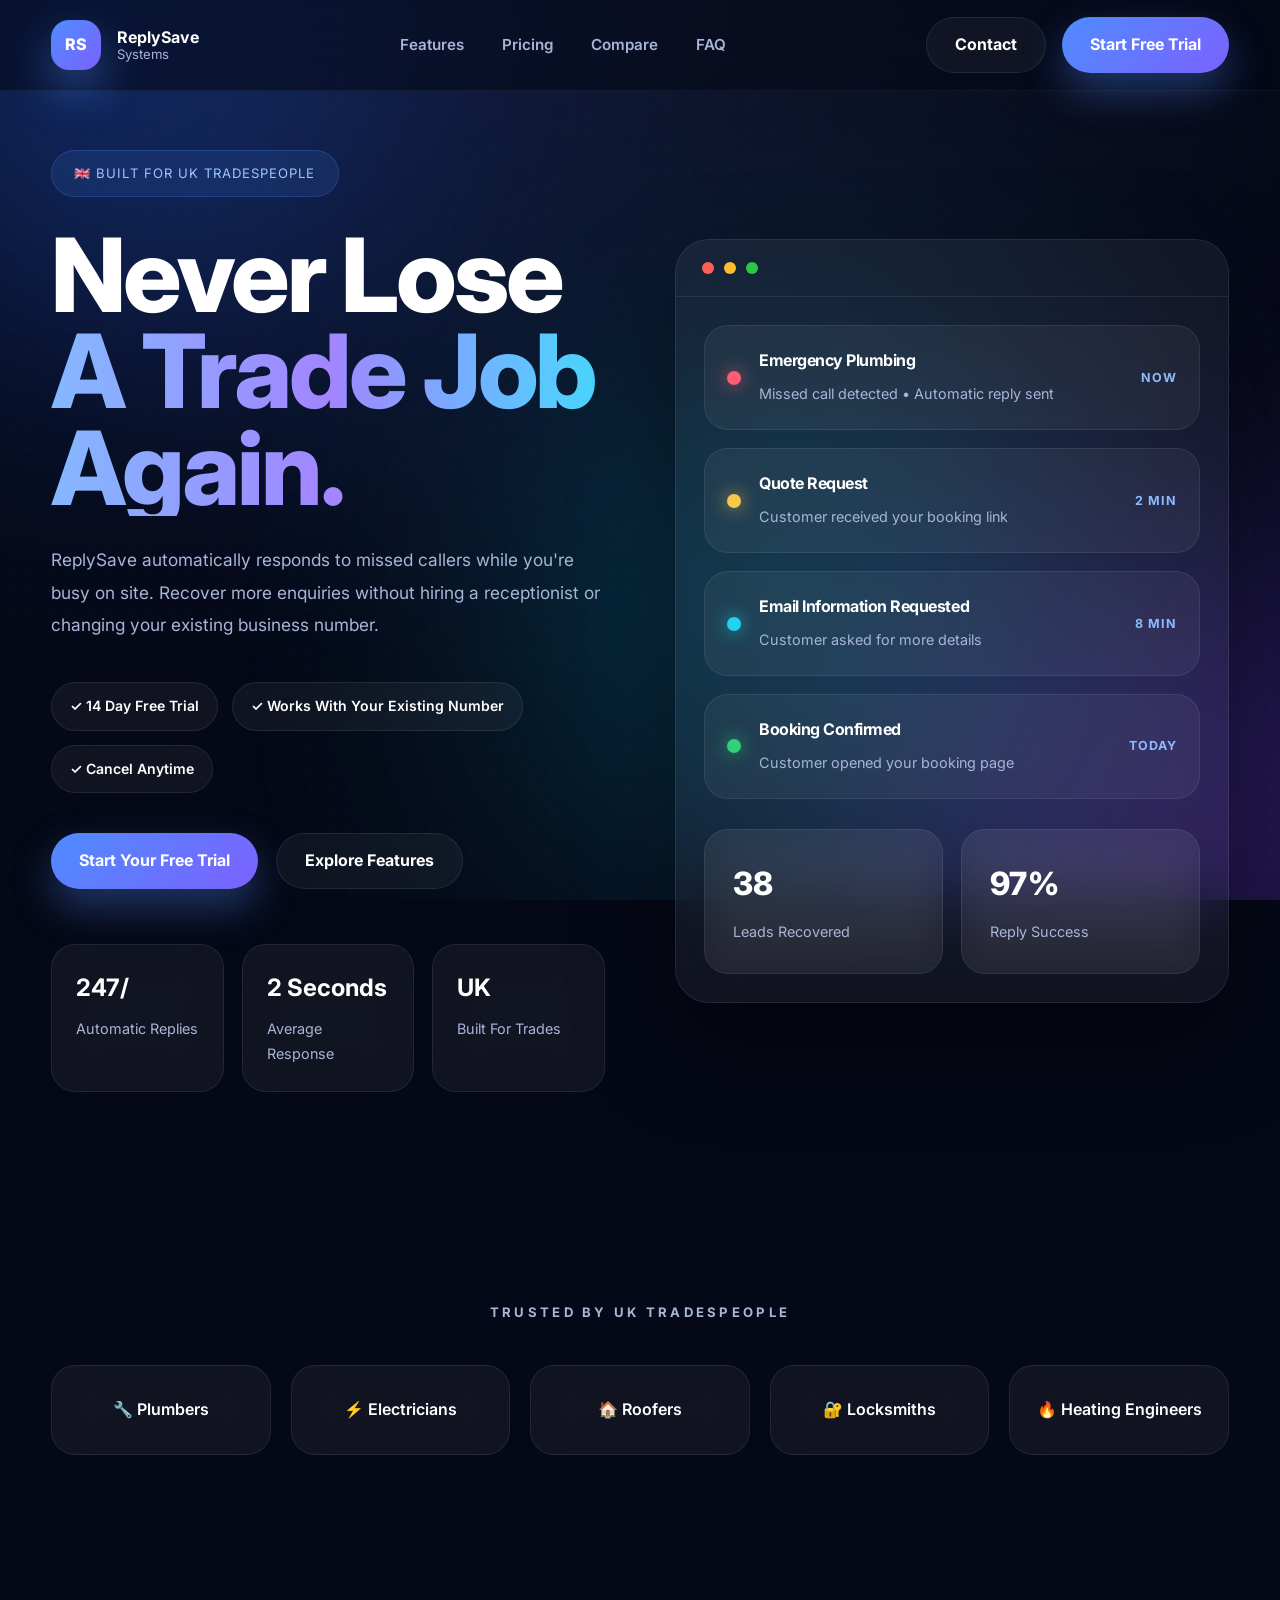
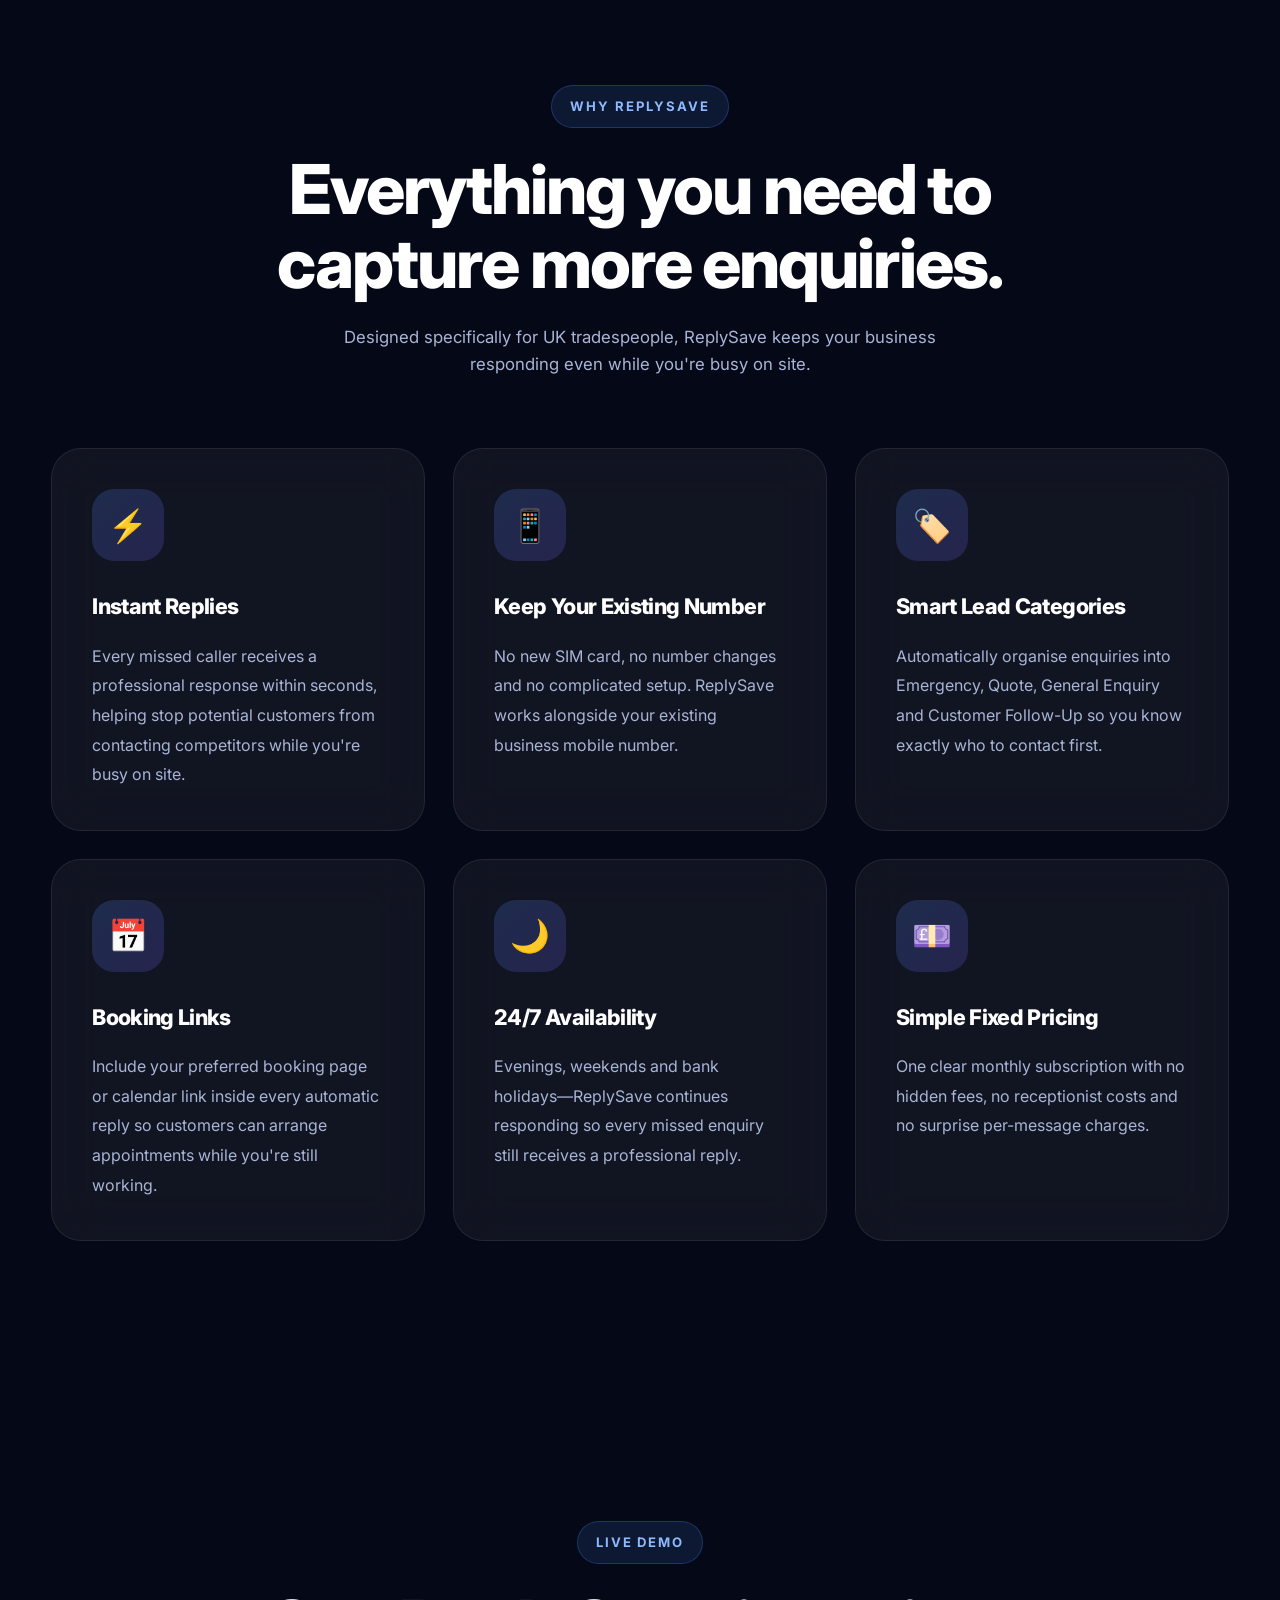
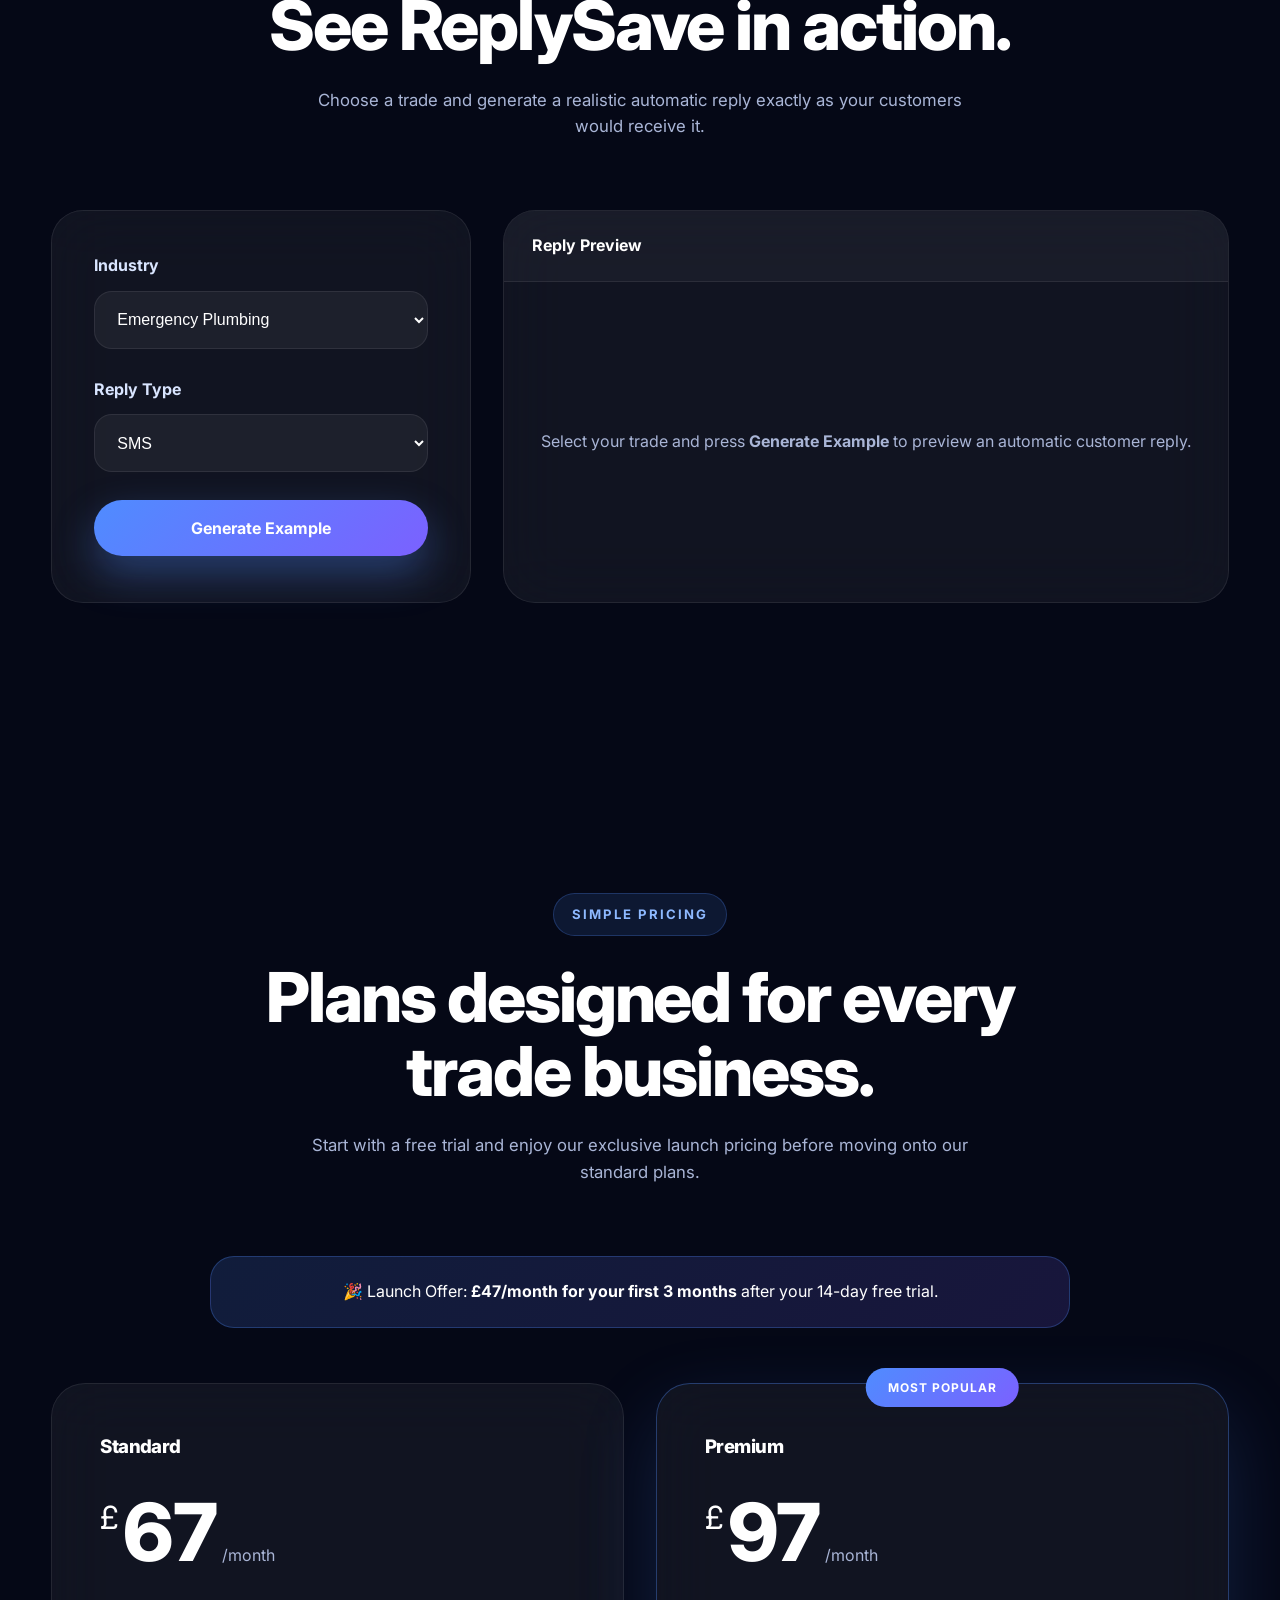
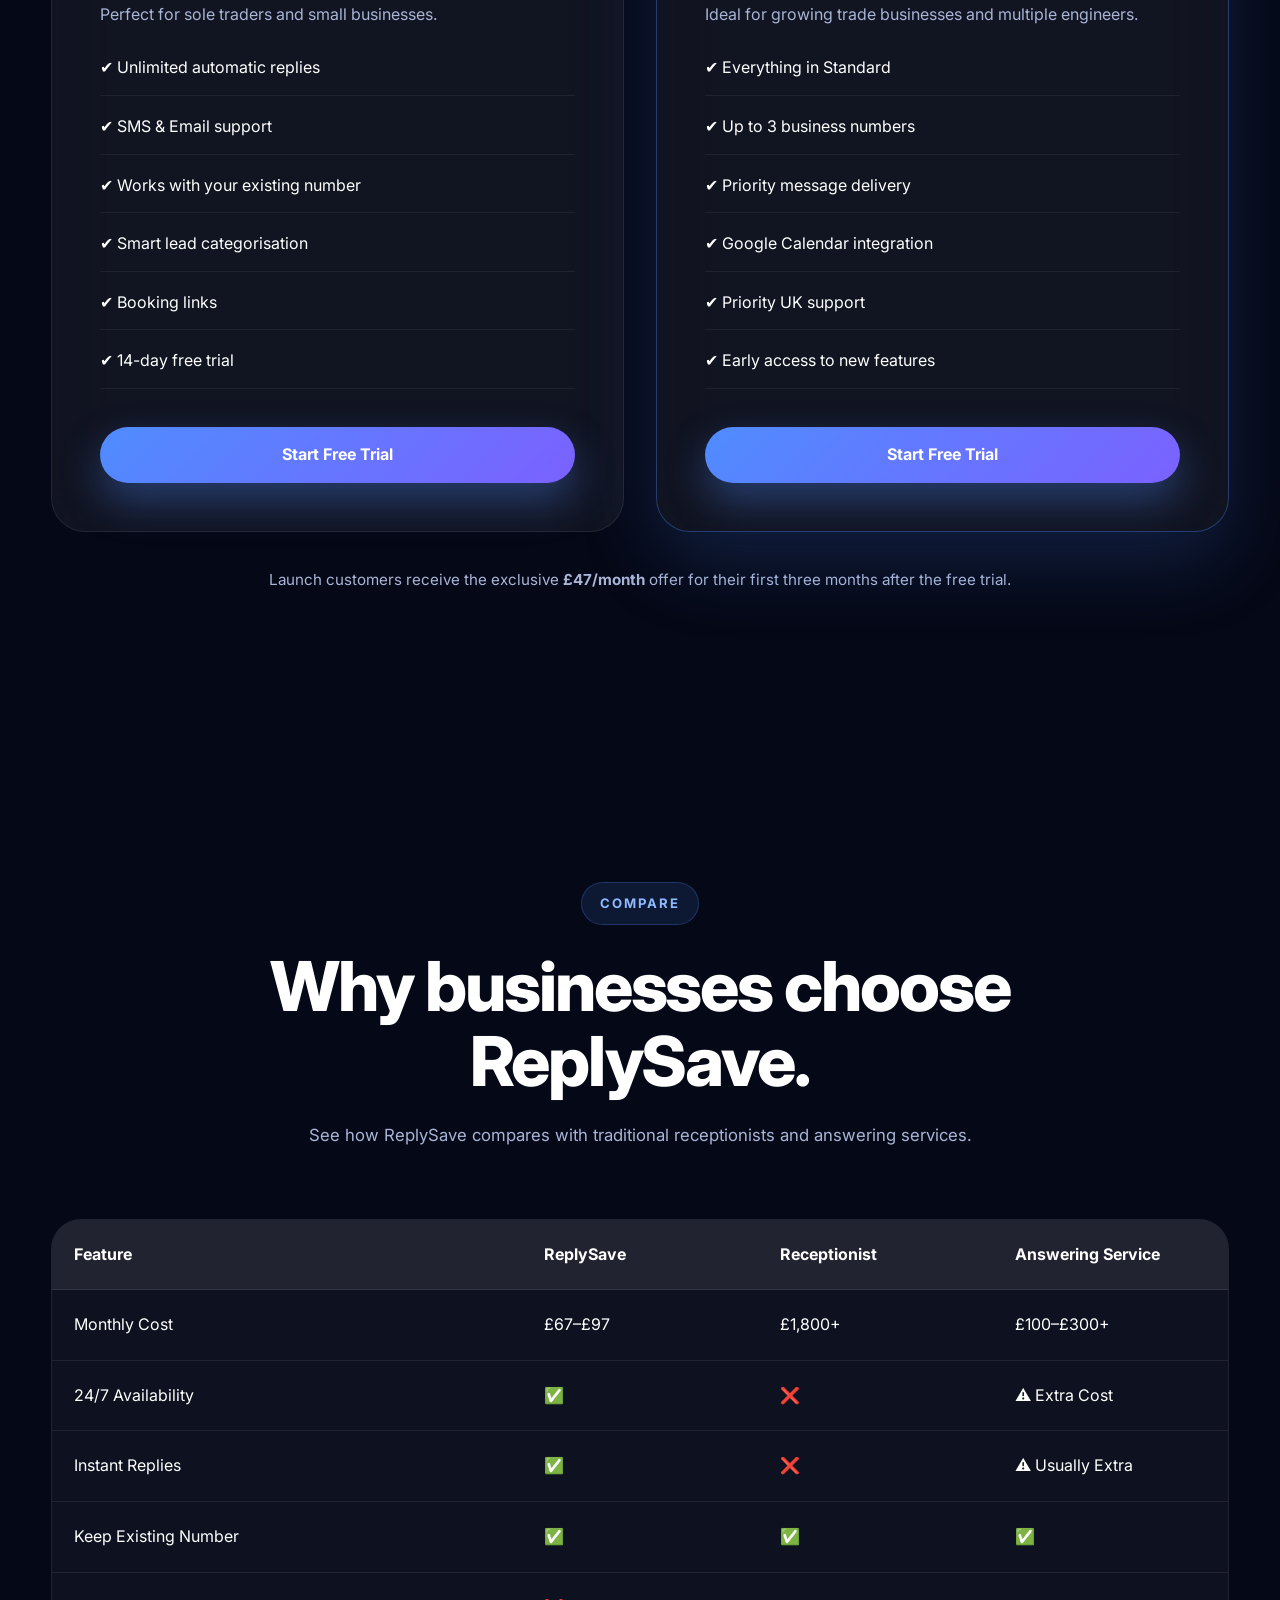
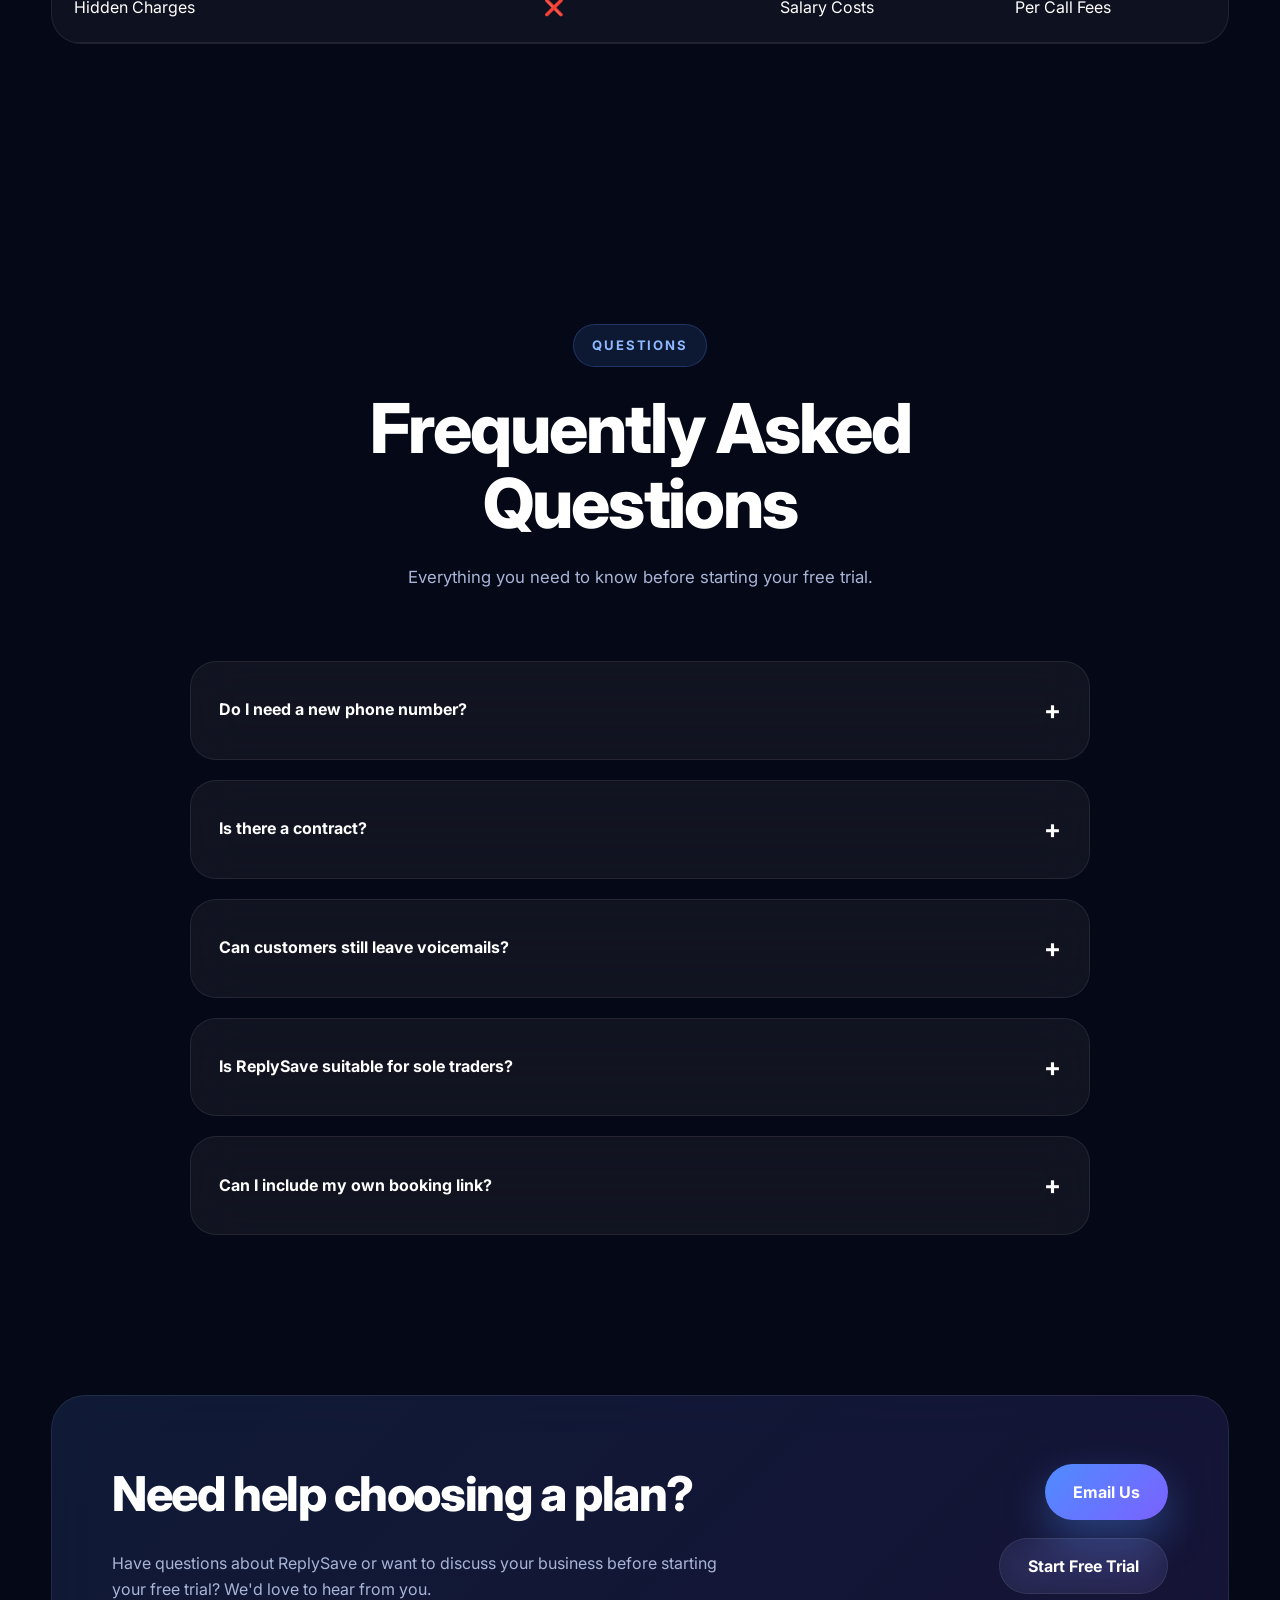
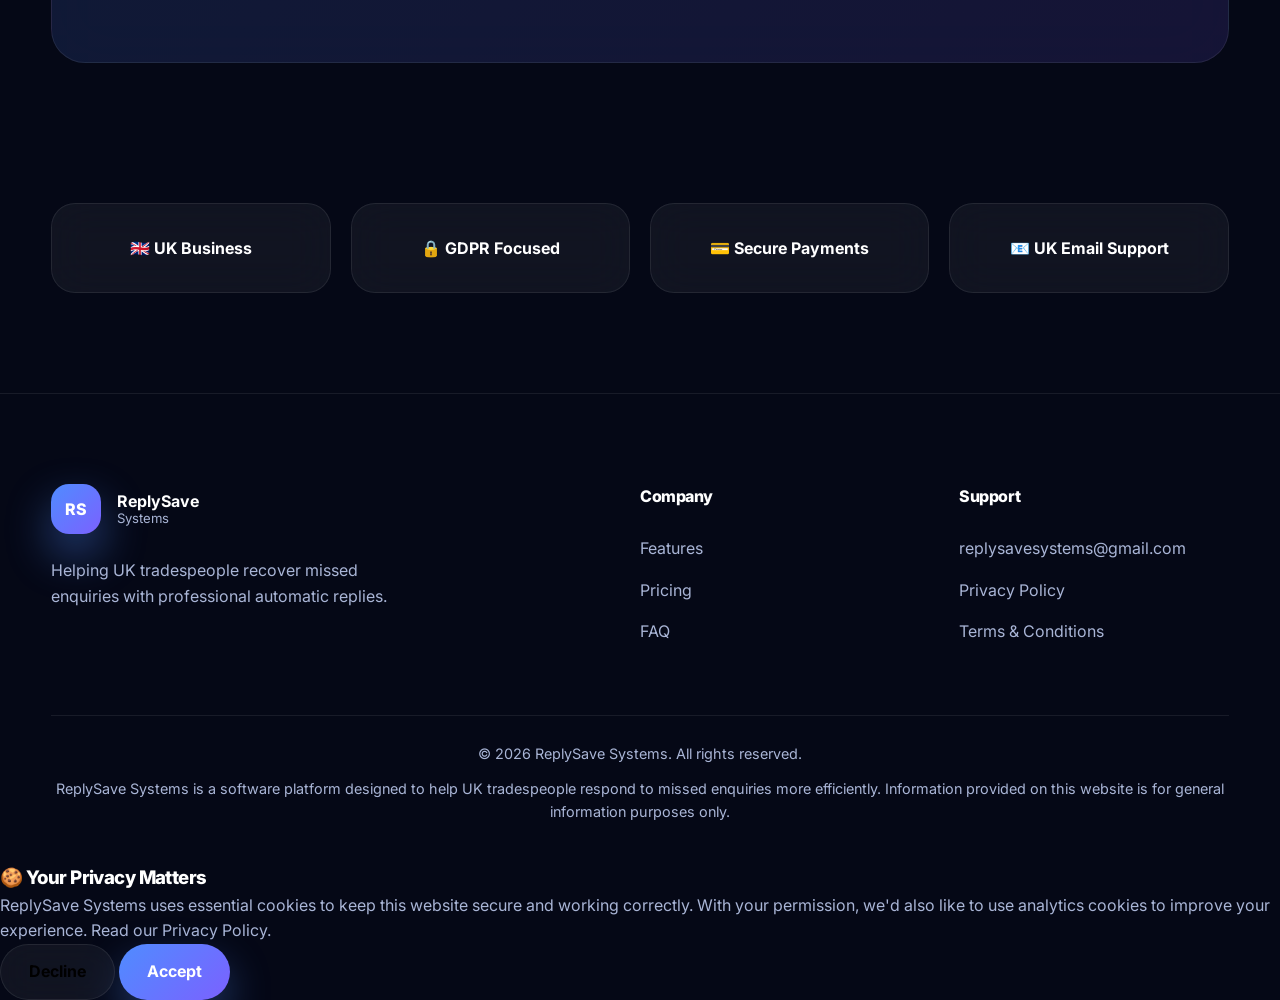
==== commit db29850f: "Update index.html" ====
--- a/index.html
+++ b/index.html
@@ -1651,7 +1651,45 @@
 
 
 <script src="script.js"></script>
-
+<div id="cookie-banner" class="cookie-banner">
+
+<div class="cookie-content">
+
+<h3>🍪 Your Privacy Matters</h3>
+
+<p>
+
+ReplySave Systems uses essential cookies to keep this website secure and working correctly.
+With your permission, we'd also like to use analytics cookies to improve your experience.
+
+Read our
+<a href="privacy.html">Privacy Policy</a>.
+
+</p>
+
+</div>
+
+<div class="cookie-buttons">
+
+<button
+id="cookie-decline"
+class="button-secondary">
+
+Decline
+
+</button>
+
+<button
+id="cookie-accept"
+class="button-primary">
+
+Accept
+
+</button>
+
+</div>
+
+</div>
 </body>
 
 </html>
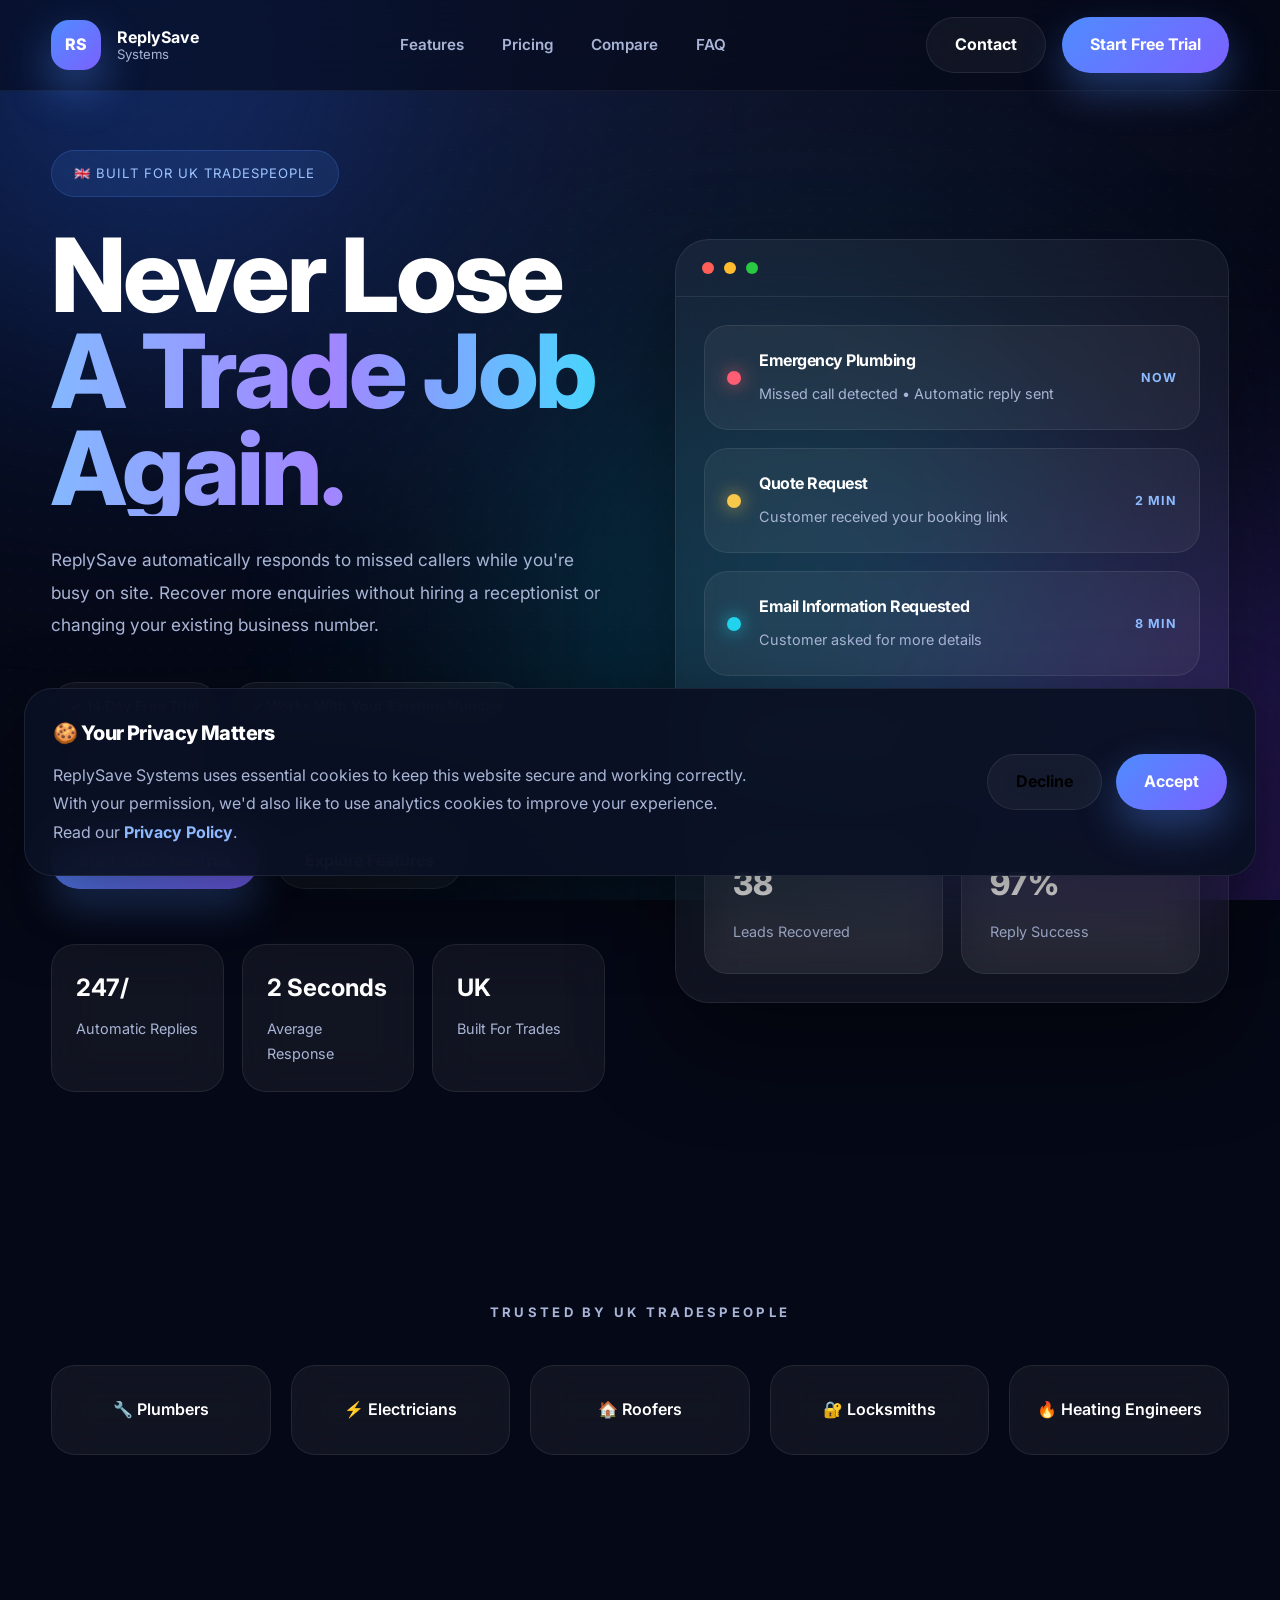
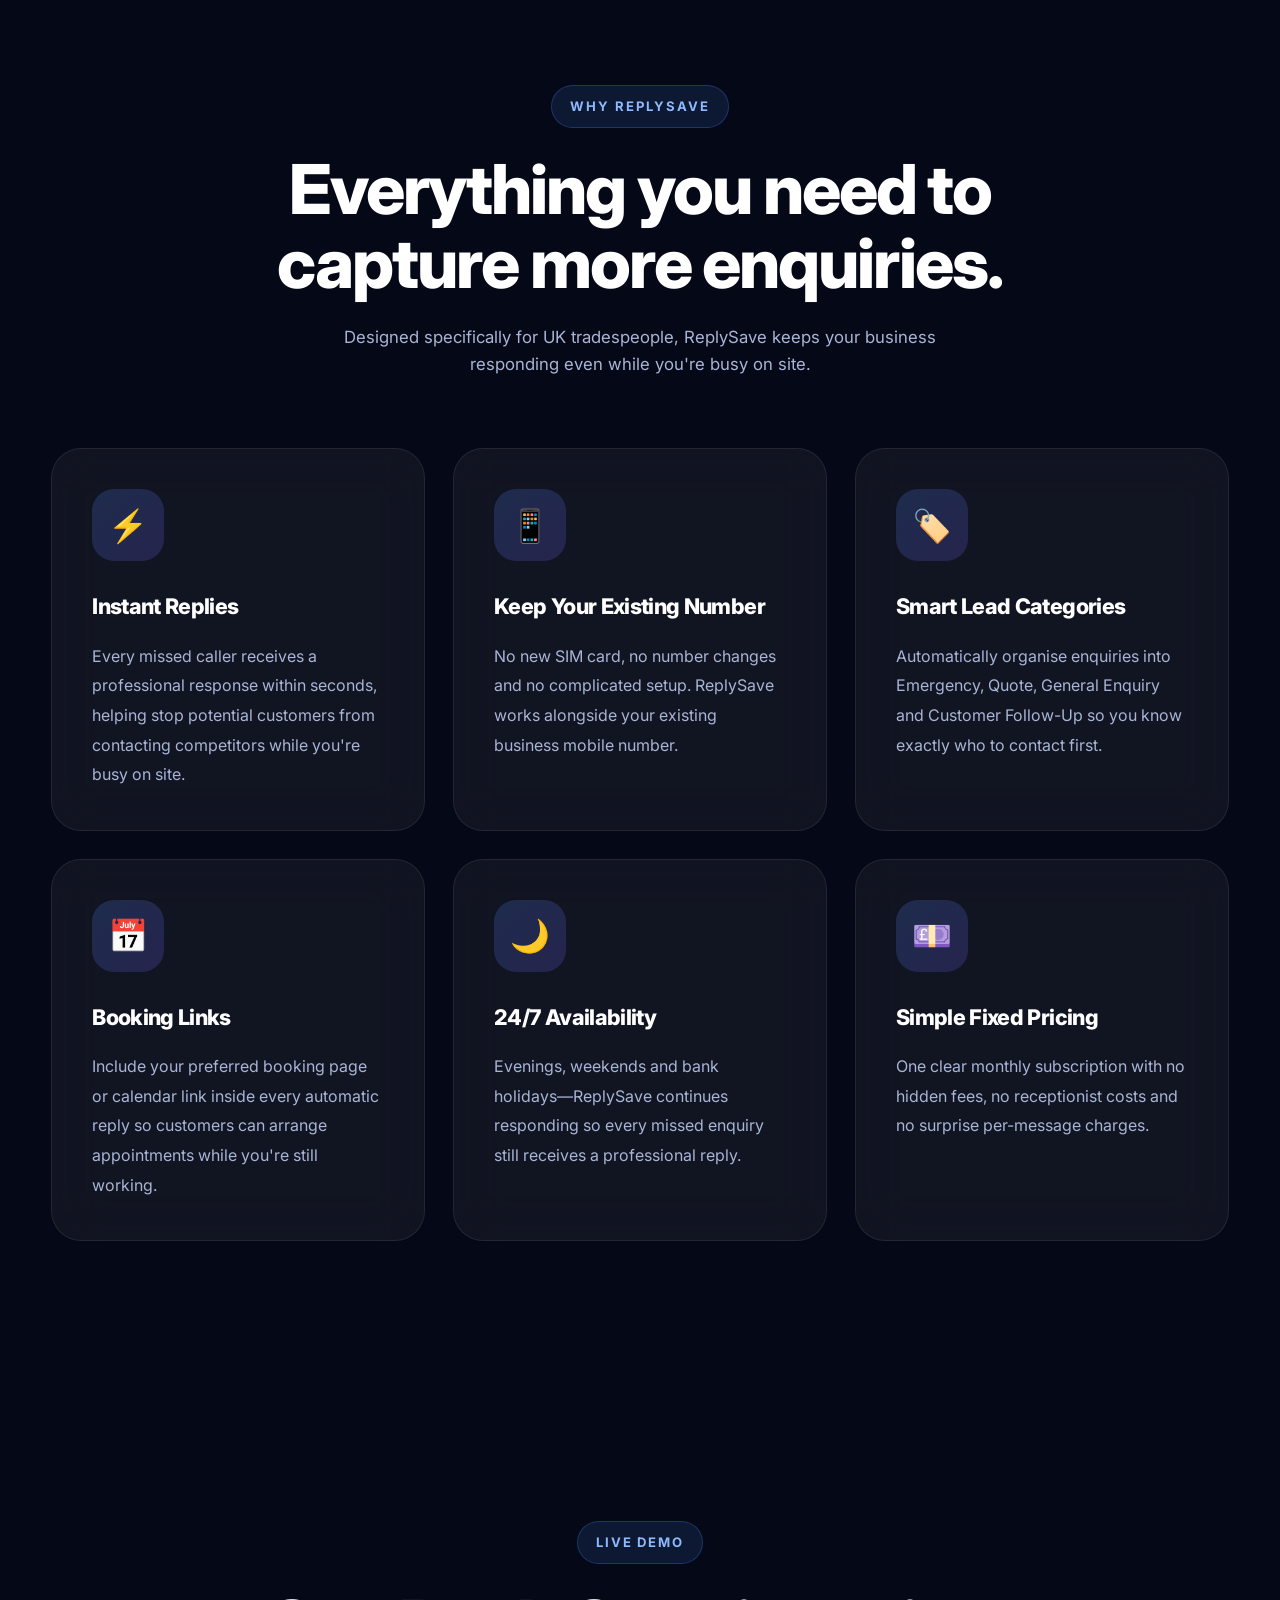
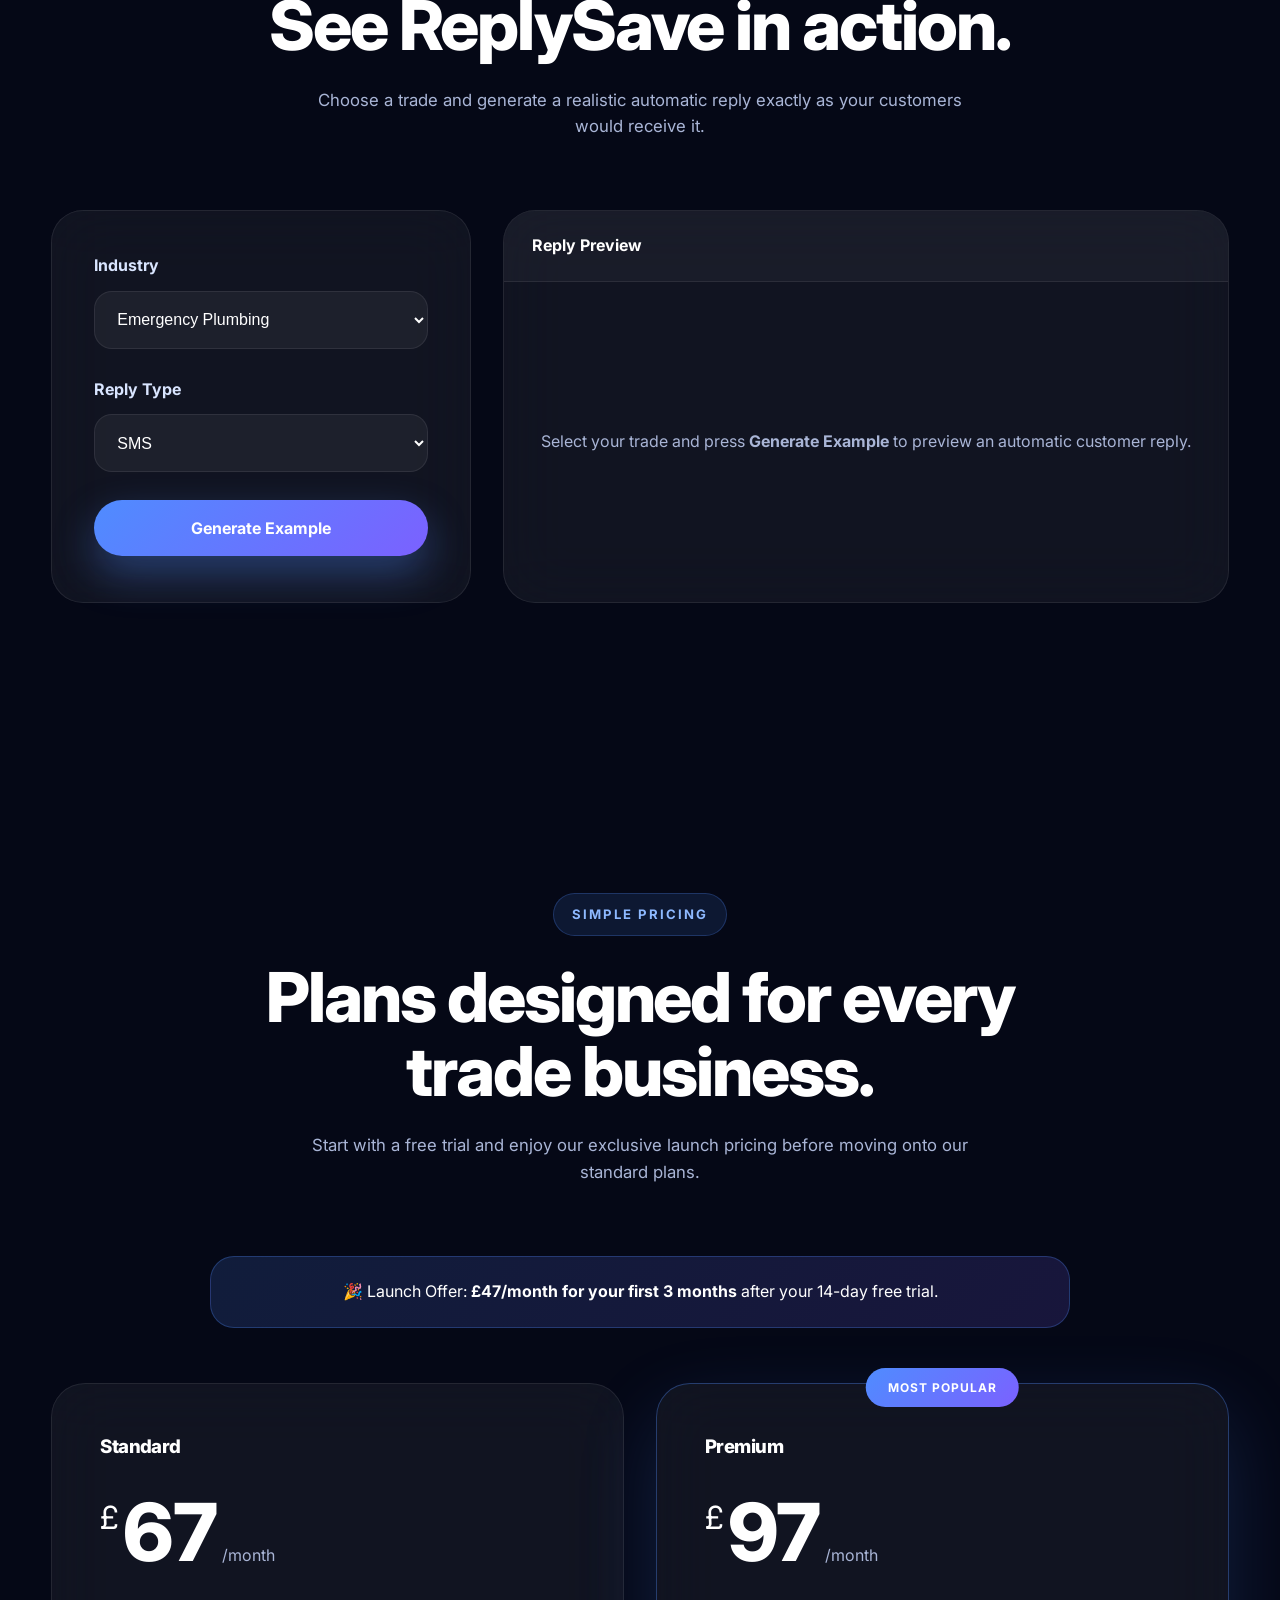
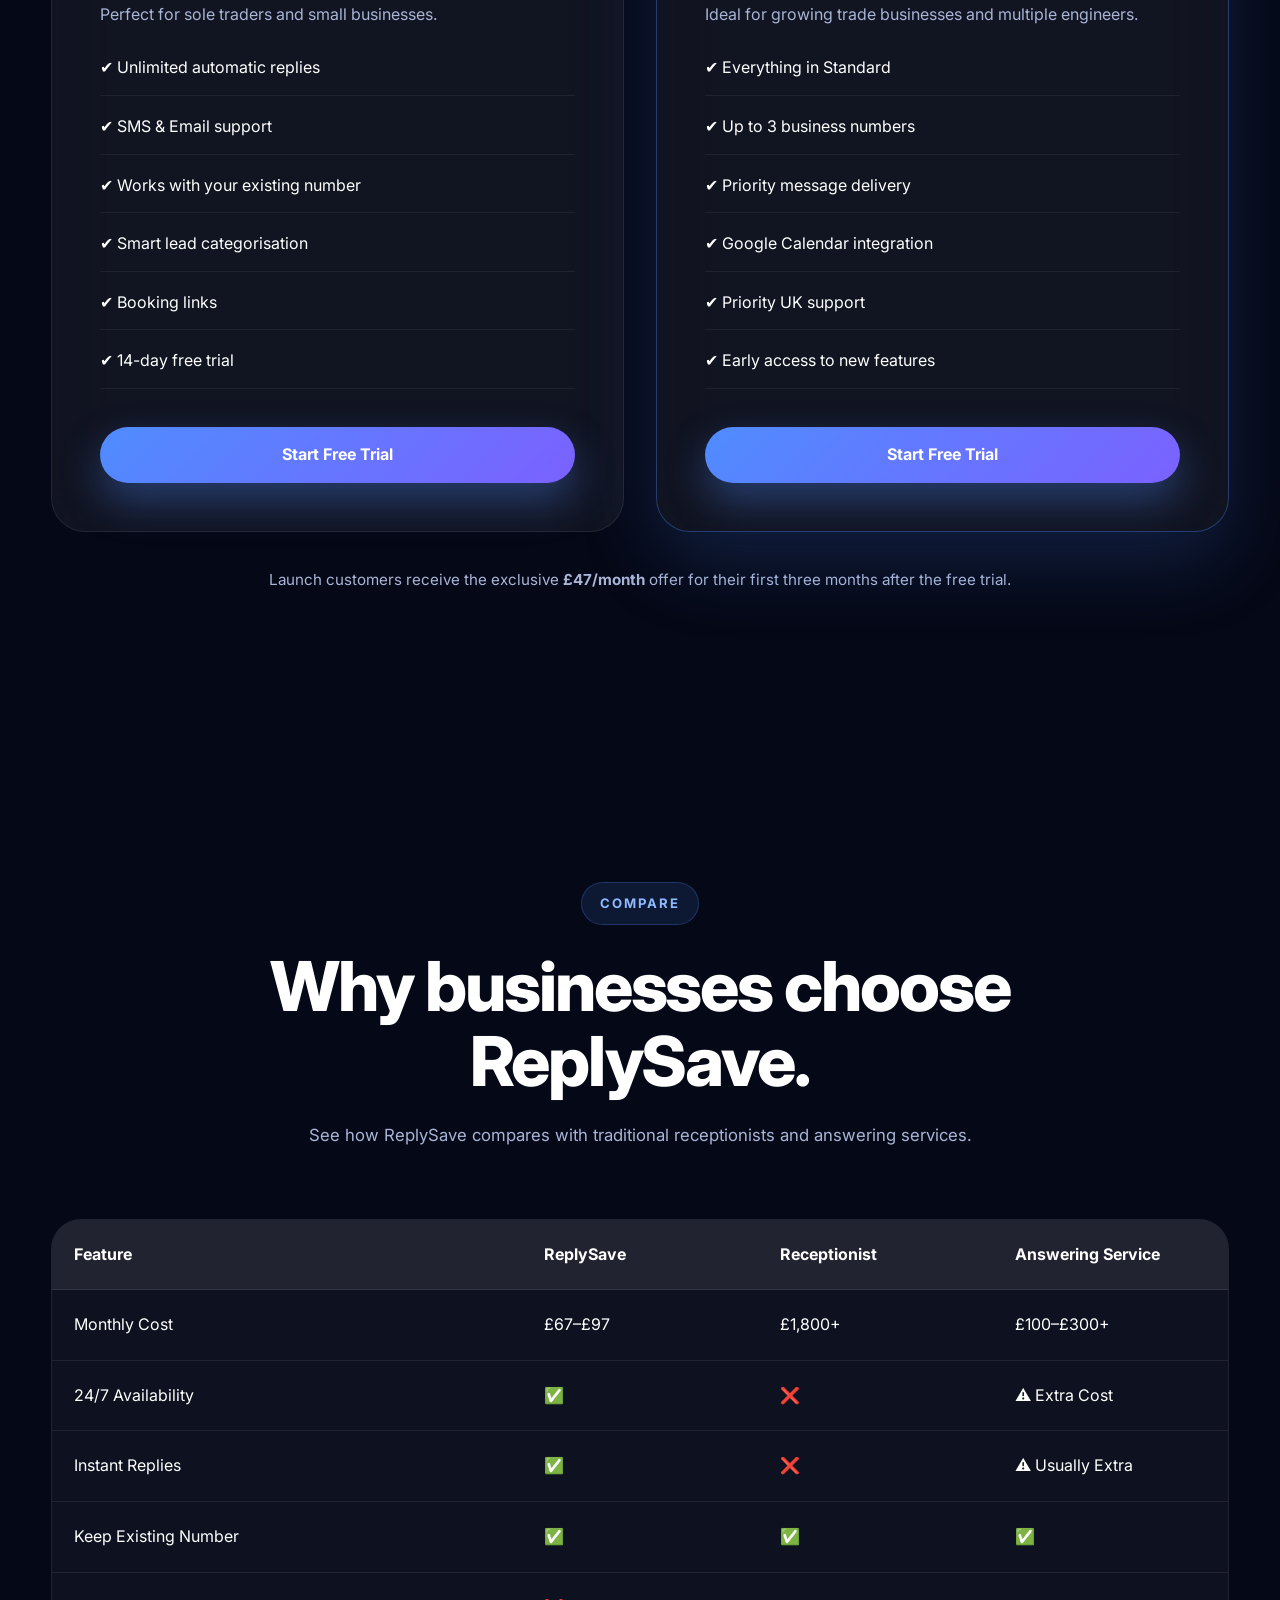
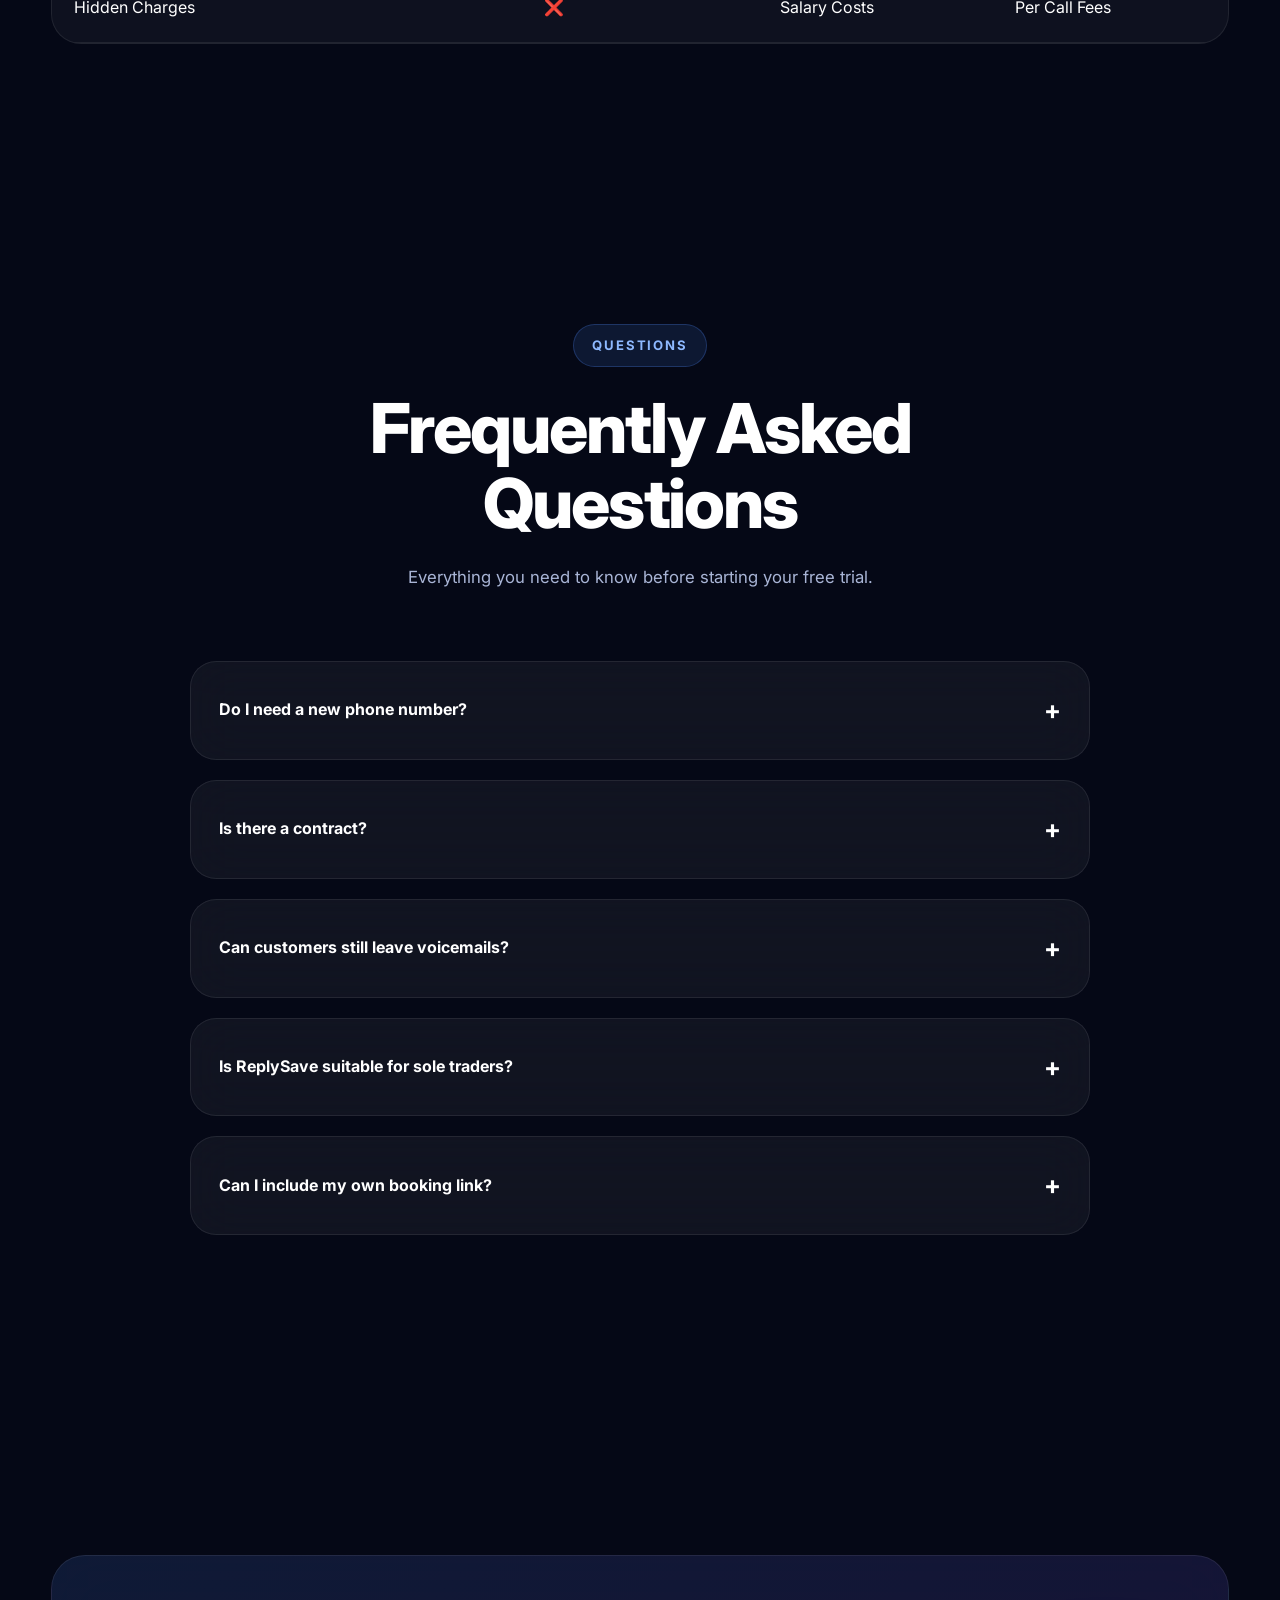
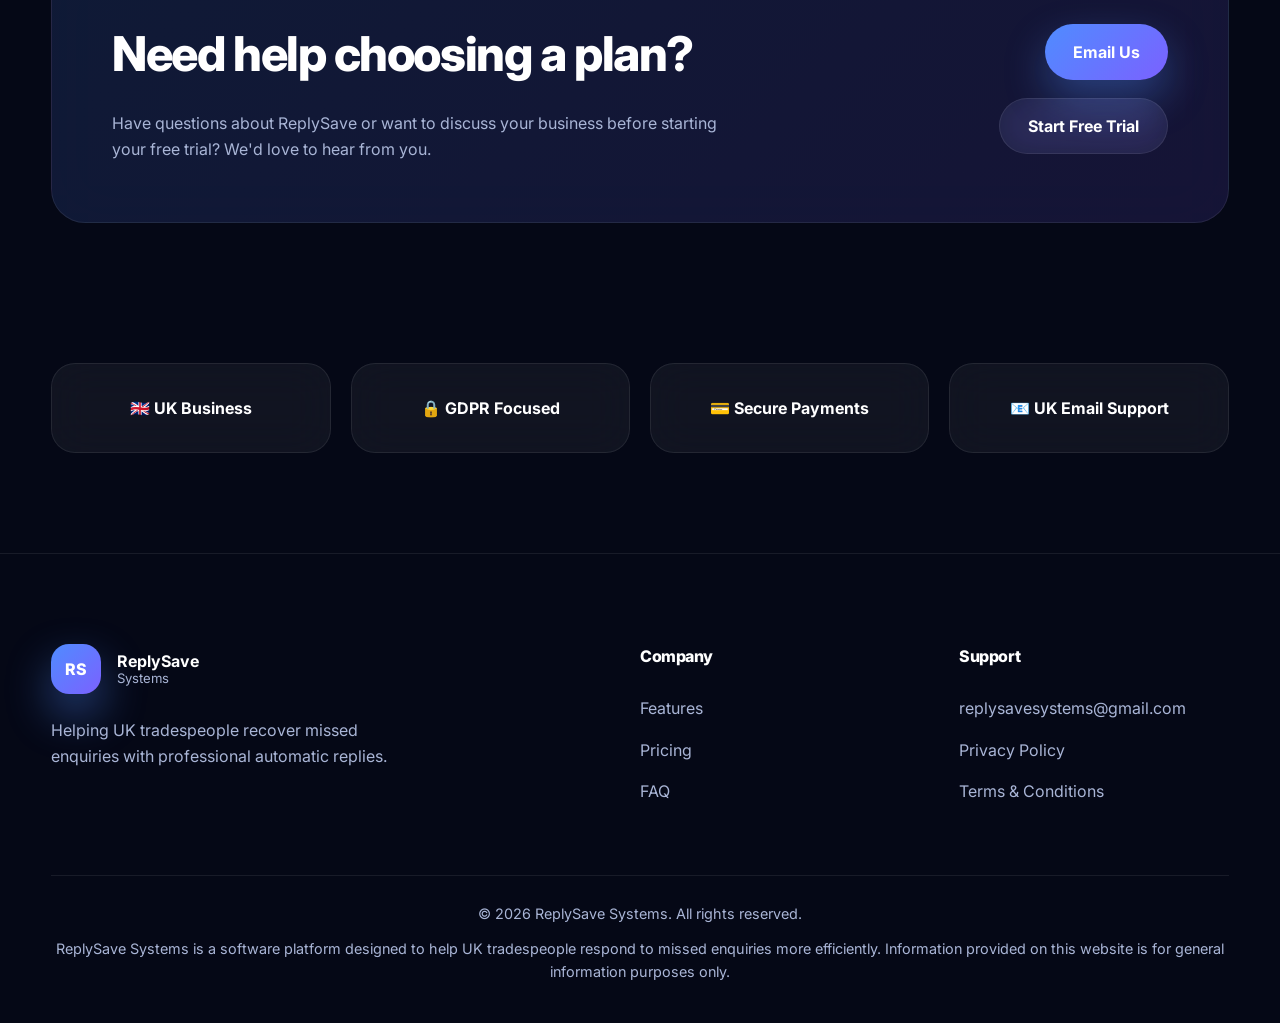
==== commit 02df5c37: "Update index.html" ====
--- a/index.html
+++ b/index.html
@@ -1650,7 +1650,6 @@
 
 
 
-<script src="script.js"></script>
 <div id="cookie-banner" class="cookie-banner">
 
 <div class="cookie-content">
@@ -1684,7 +1683,7 @@
 class="button-primary">
 
 Accept
-
+<script src="script.js"></script>
 </button>
 
 </div>
--- a/style.css
+++ b/style.css
@@ -472,7 +472,7 @@
 
 .nav-buttons{
 
-display:none;
+display:flex;           
 
 gap:16px;
 
@@ -1808,7 +1808,7 @@
 
 .support{
 
-padding:0 0 140px;
+padding:160px 0 140px;
 
 }
 
@@ -2209,4 +2209,131 @@
 
 }
 
-}+}
+/*==========================================================
+COOKIE BANNER
+==========================================================*/
+
+.cookie-banner{
+
+position:fixed;
+
+left:24px;
+right:24px;
+bottom:24px;
+
+z-index:99999;
+
+display:flex;
+
+flex-direction:column;
+
+gap:24px;
+
+padding:28px;
+
+border-radius:28px;
+
+background:rgba(10,16,35,.95);
+
+backdrop-filter:blur(24px);
+
+border:1px solid rgba(255,255,255,.08);
+
+box-shadow:
+0 30px 80px rgba(0,0,0,.45);
+
+animation:cookieSlide .6s ease;
+
+}
+
+.cookie-content h3{
+
+margin-bottom:12px;
+
+font-size:1.25rem;
+
+}
+
+.cookie-content p{
+
+line-height:1.8;
+
+color:var(--muted);
+
+}
+
+.cookie-content a{
+
+color:#8EB9FF;
+
+font-weight:700;
+
+}
+
+.cookie-buttons{
+
+display:flex;
+
+flex-direction:column;
+
+gap:14px;
+
+}
+
+@media(min-width:768px){
+
+.cookie-banner{
+
+flex-direction:row;
+
+justify-content:space-between;
+
+align-items:center;
+
+}
+
+.cookie-content{
+
+max-width:700px;
+
+}
+
+.cookie-buttons{
+
+flex-direction:row;
+
+}
+
+}
+
+@keyframes cookieSlide{
+
+from{
+
+opacity:0;
+
+transform:translateY(50px);
+
+}
+
+to{
+
+opacity:1;
+
+transform:translateY(0);
+
+}
+
+}
+/*==========================================================
+LEGAL PAGES
+==========================================================*/
+
+.legal-page{
+    padding-top: 140px;
+}
+
+.legal-page .support-card{
+    margin-top: 0;
+}
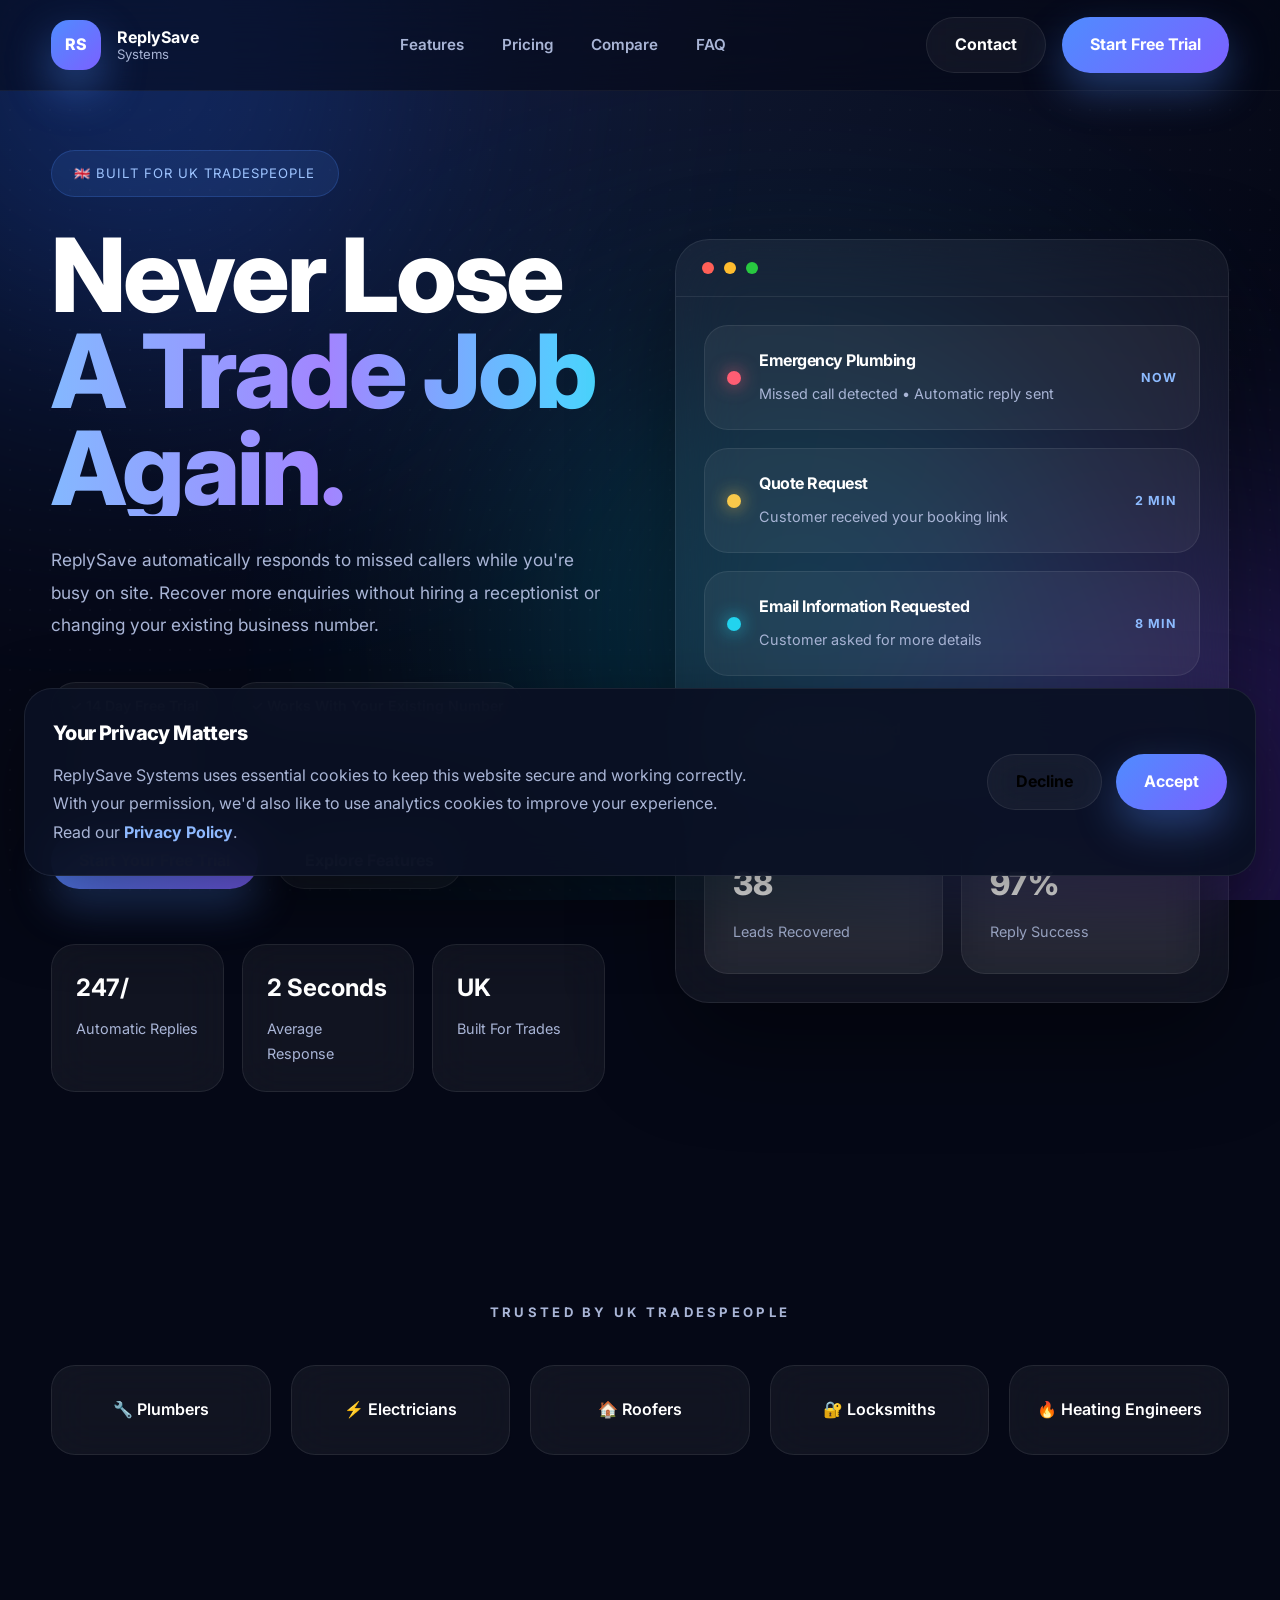
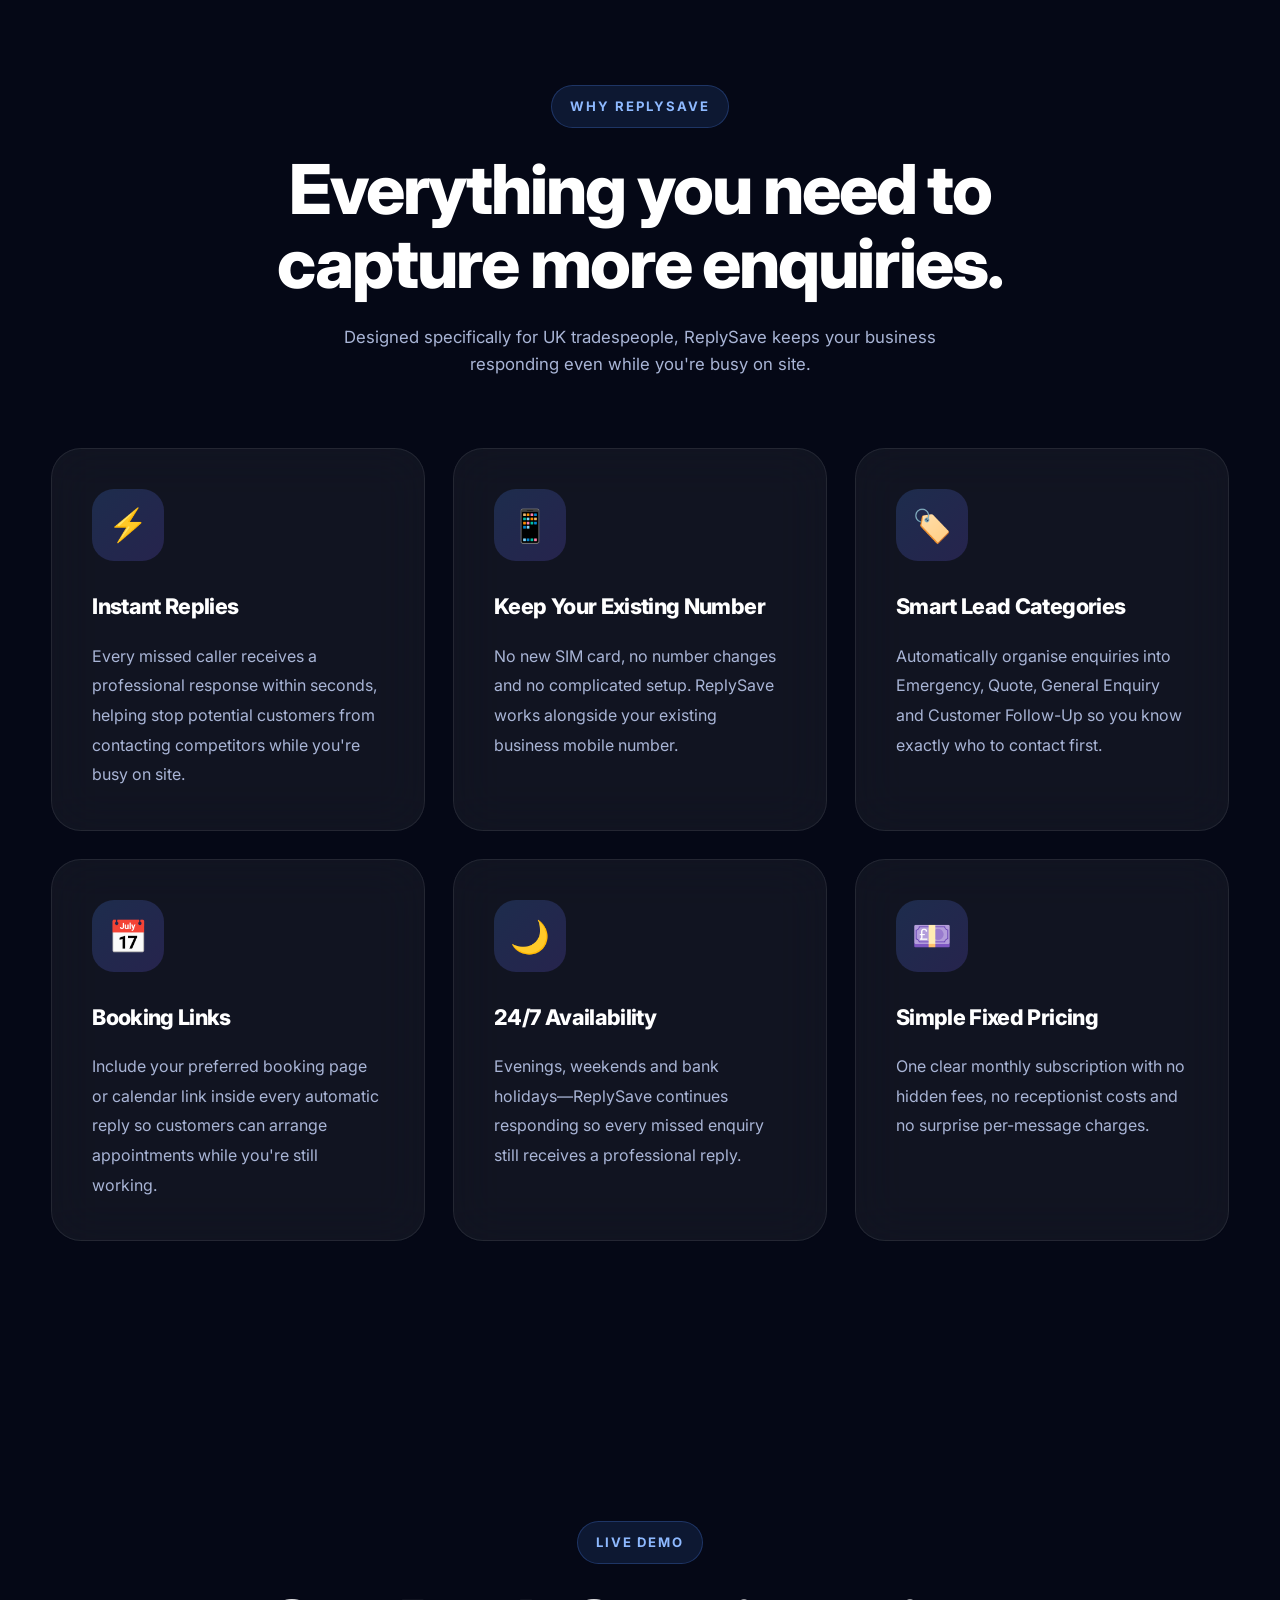
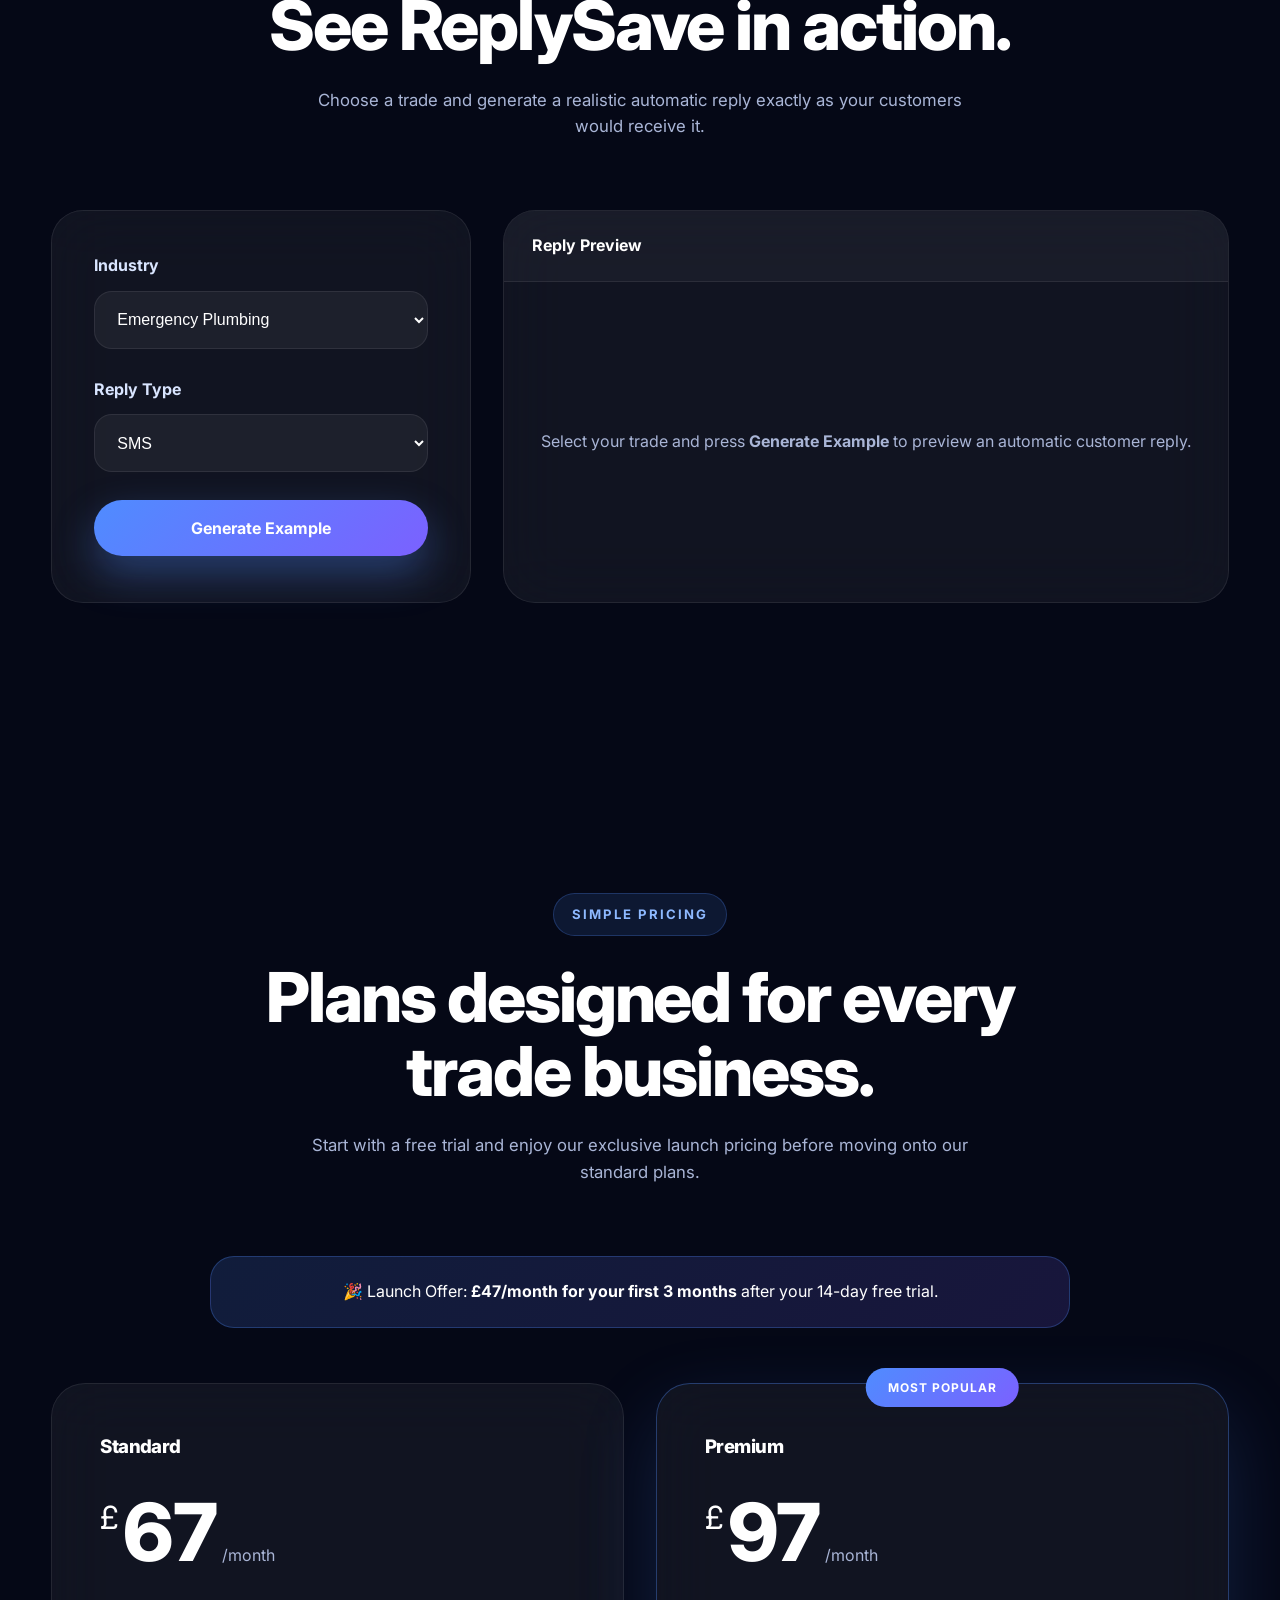
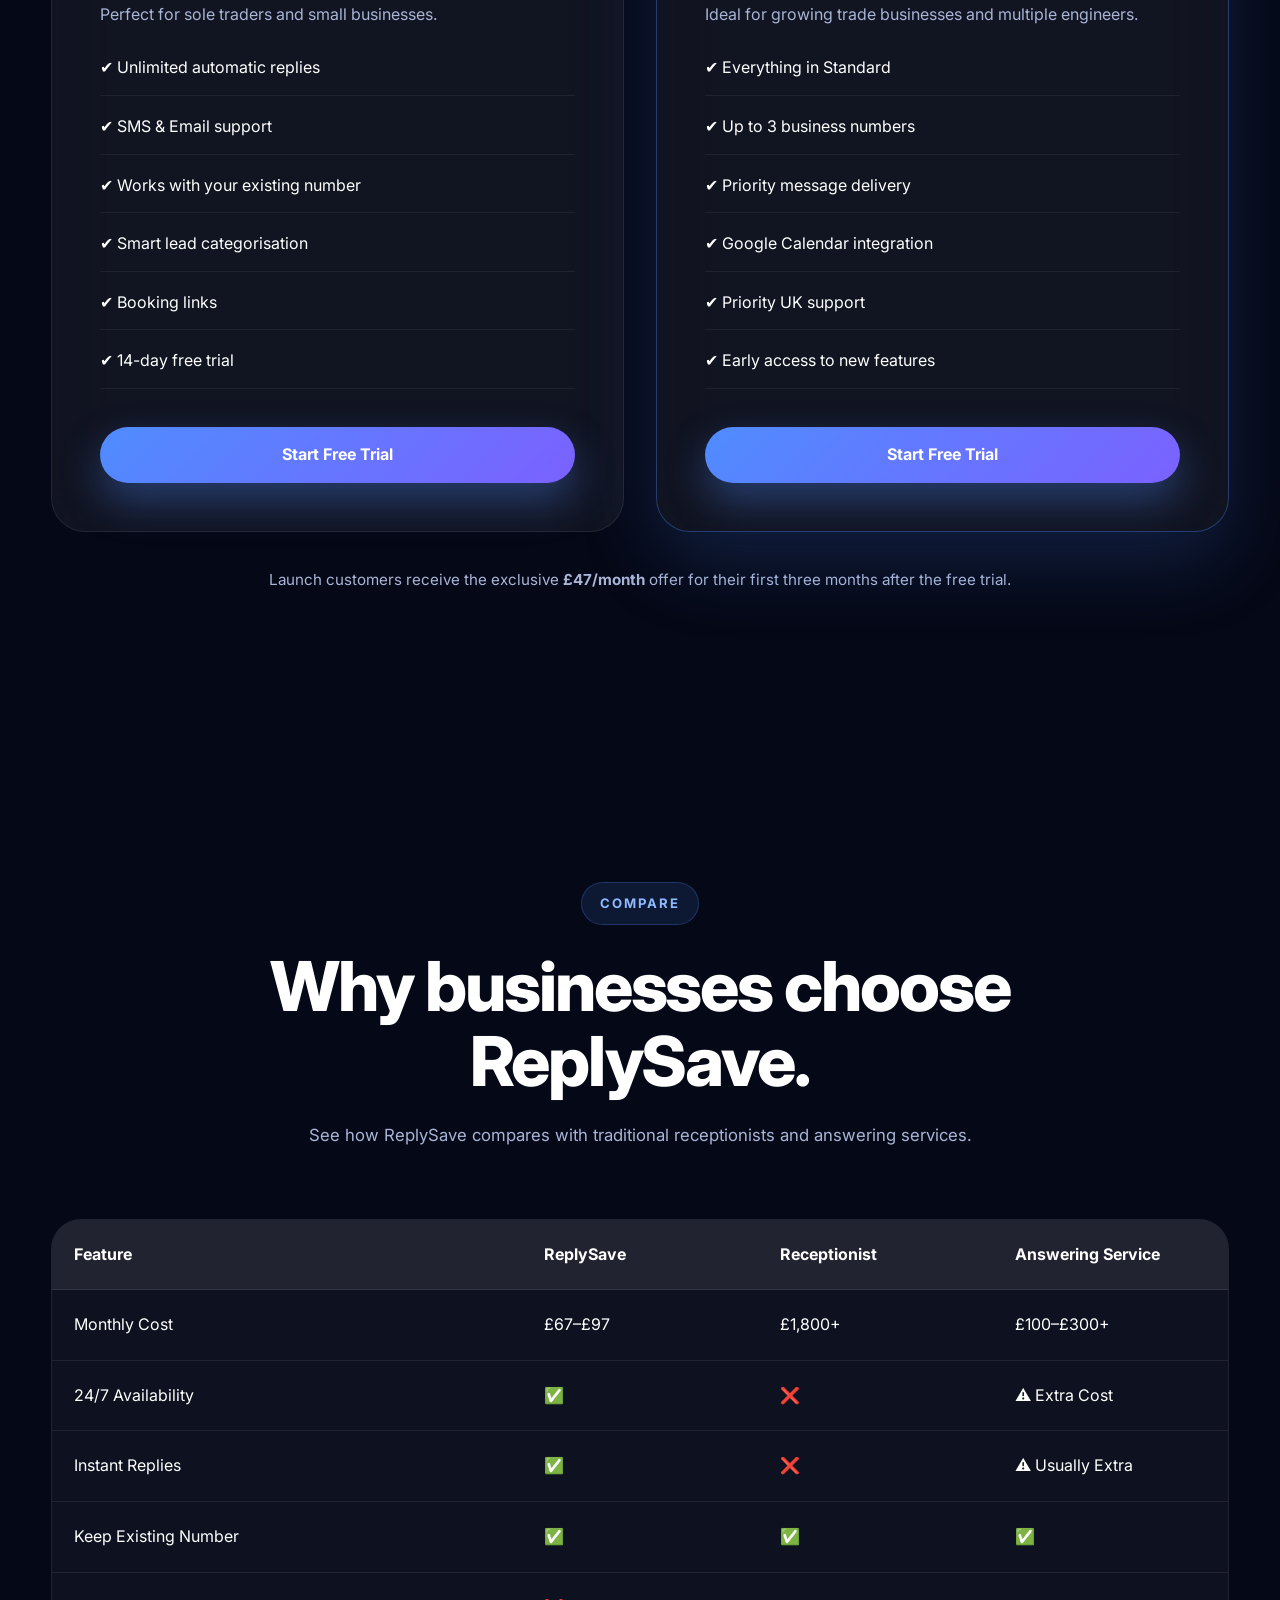
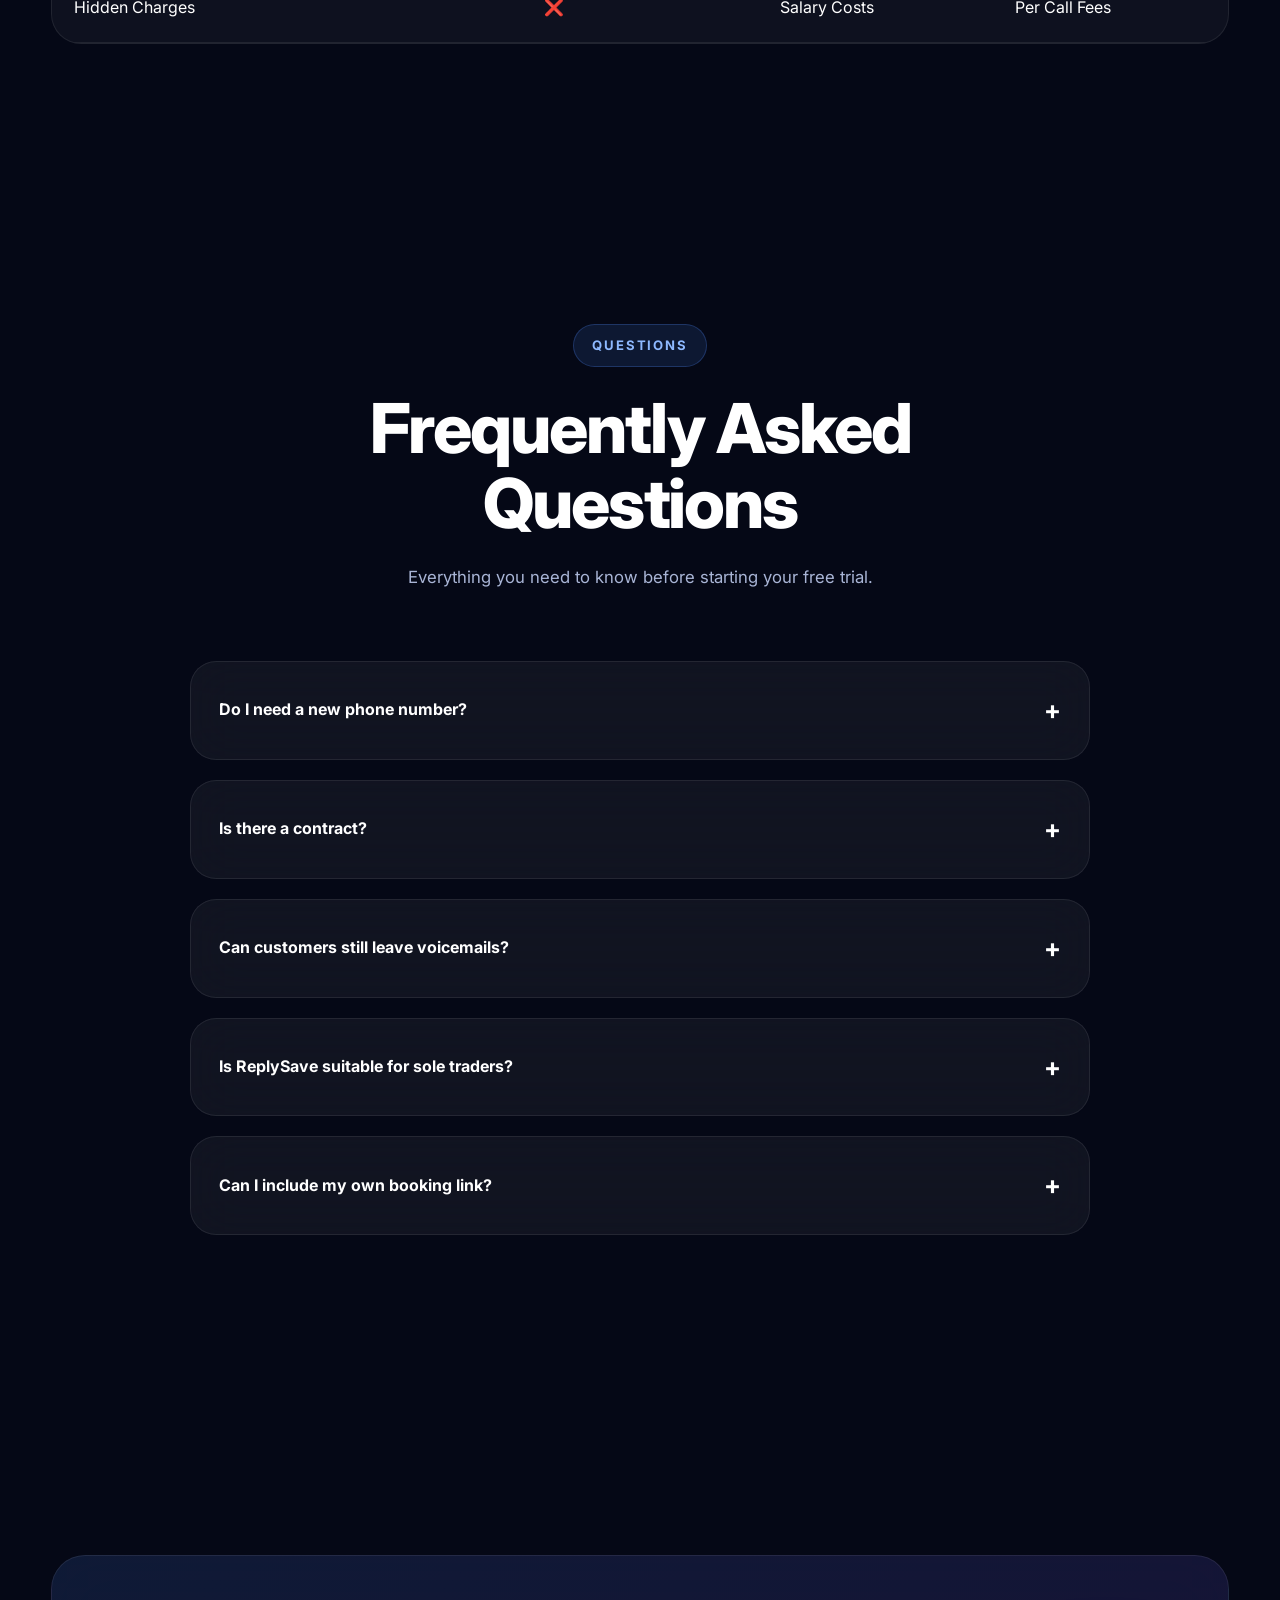
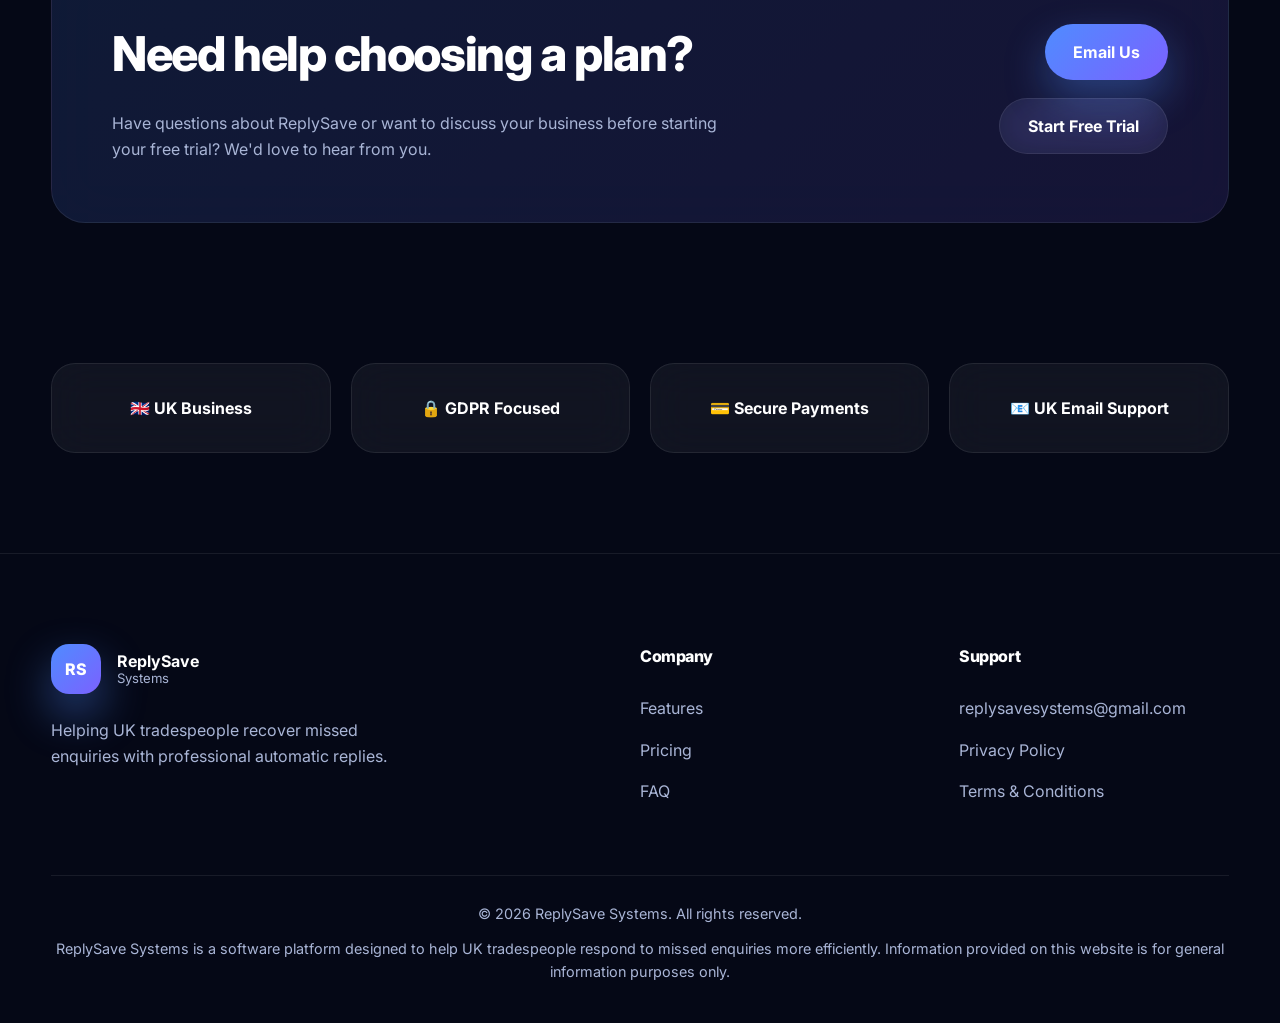
==== commit a609b4ed: "Update index.html" ====
--- a/index.html
+++ b/index.html
@@ -250,7 +250,7 @@
 
 <strong>
 
-24/7
+24/7 
 
 </strong>
 
@@ -978,7 +978,7 @@
     </ul>
 
     <a
-    href="#"
+    href="https://buy.stripe.com/7sY9AT8hA1yF5iL9u94ZG02"
     class="button-primary full-width">
 
         Start Free Trial
@@ -1040,7 +1040,7 @@
 </ul>
 
 <a
-href="#"
+href="https://buy.stripe.com/6oU6oHfK2b9f9z10XD4ZG03"
 class="button-primary full-width">
 
 Start Free Trial
@@ -1654,7 +1654,7 @@
 
 <div class="cookie-content">
 
-<h3>🍪 Your Privacy Matters</h3>
+<h3> Your Privacy Matters</h3>
 
 <p>
 
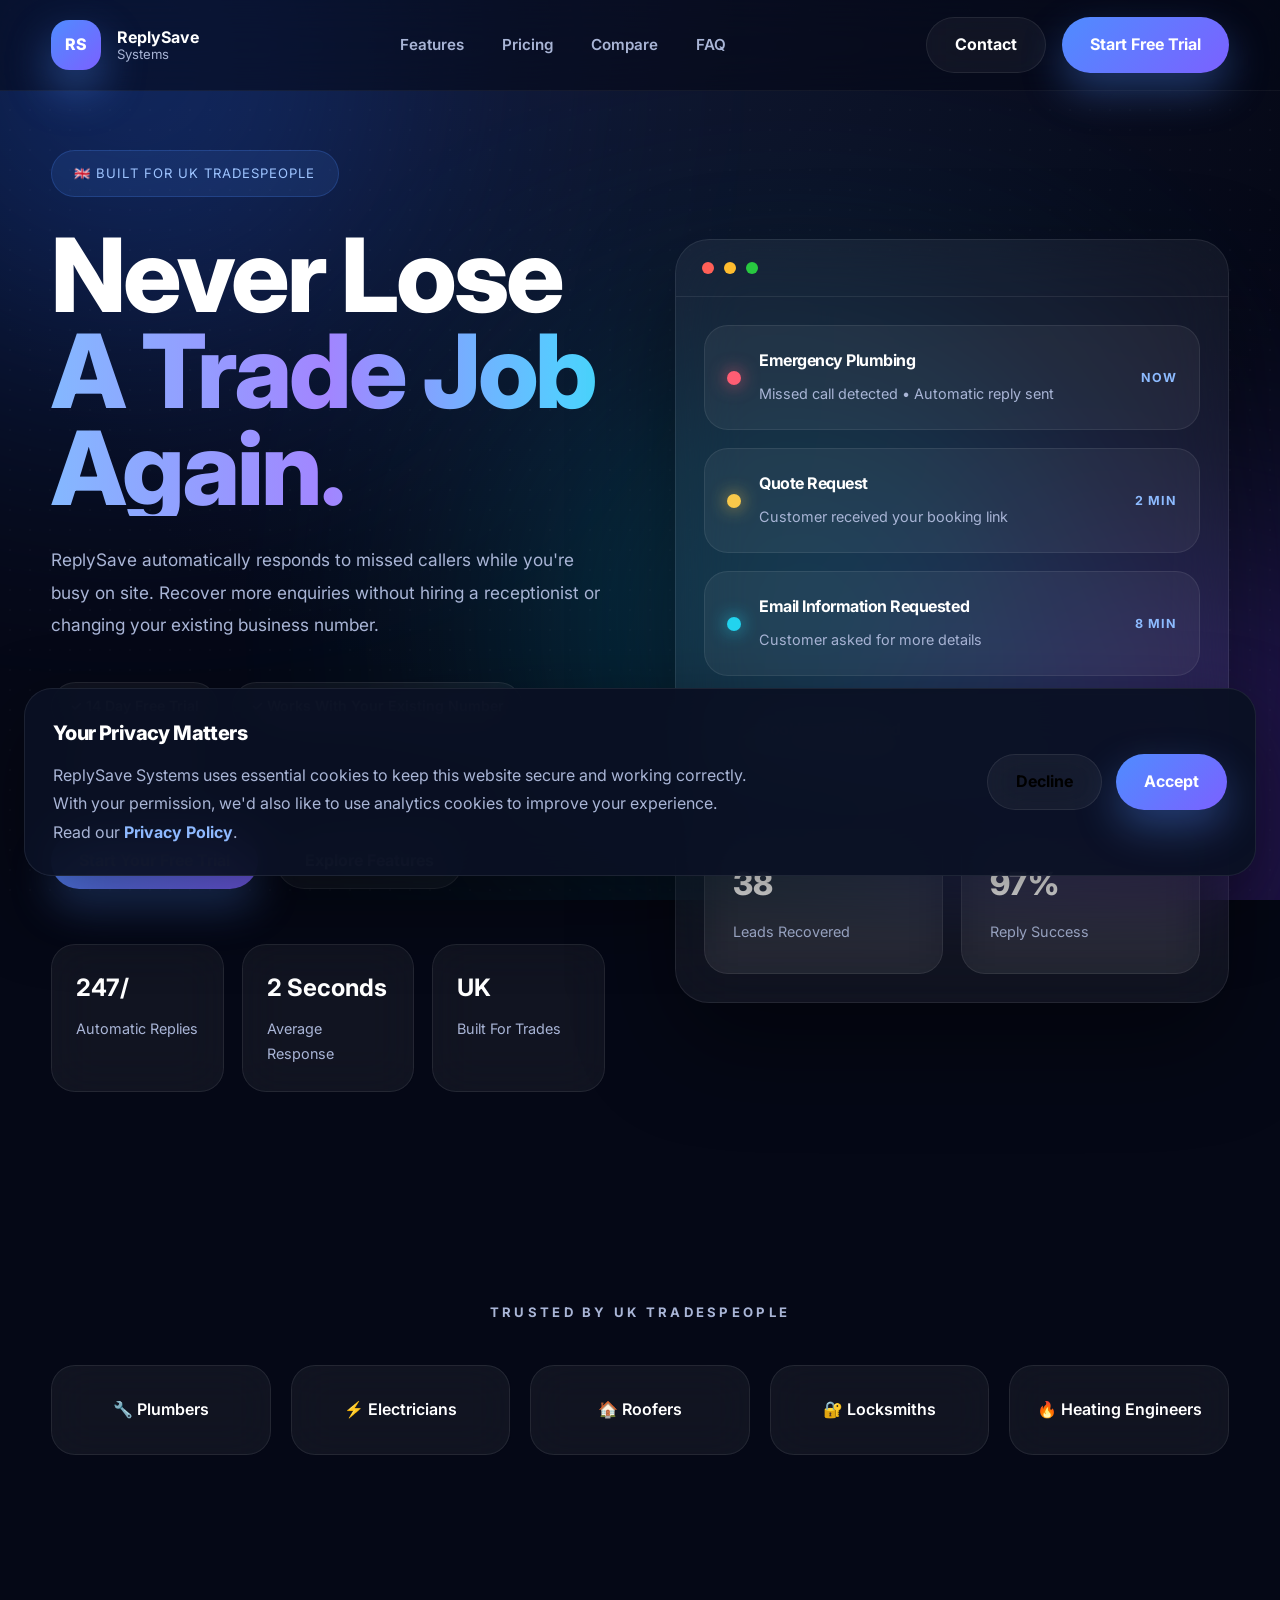
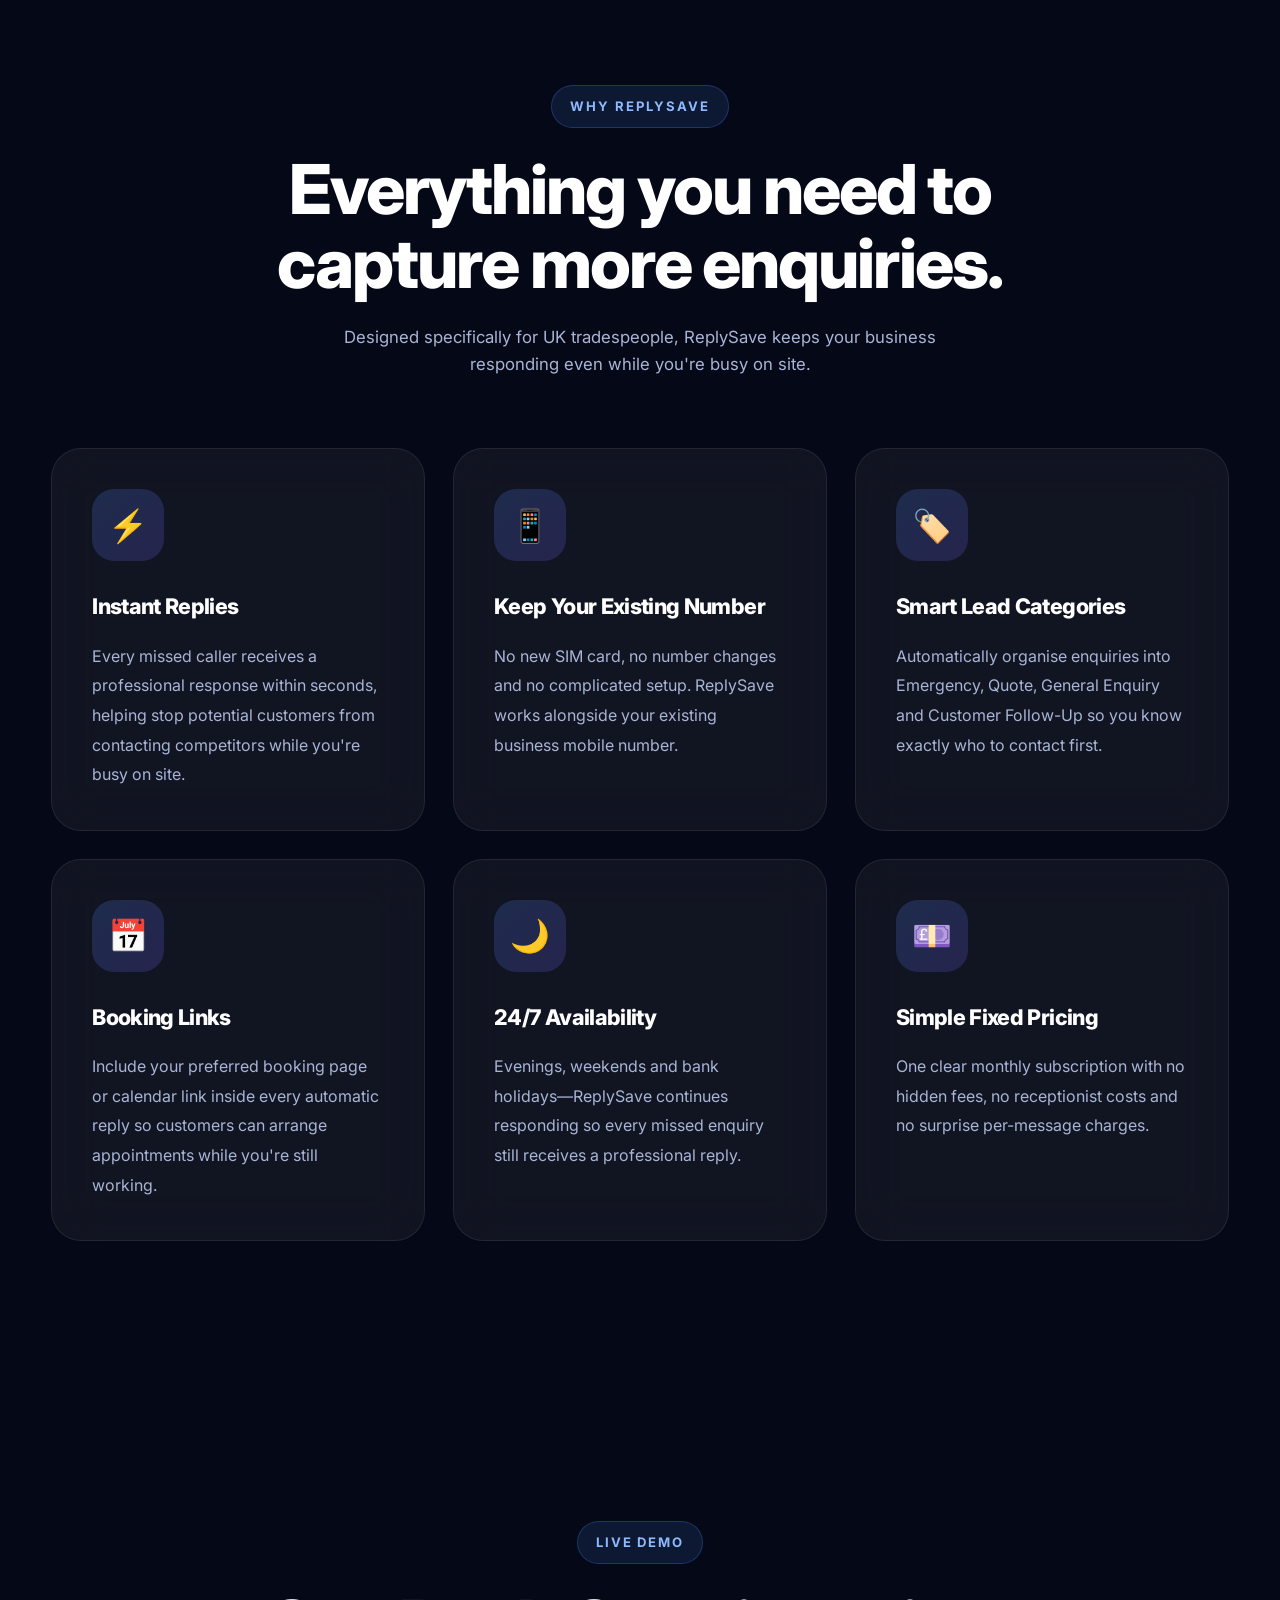
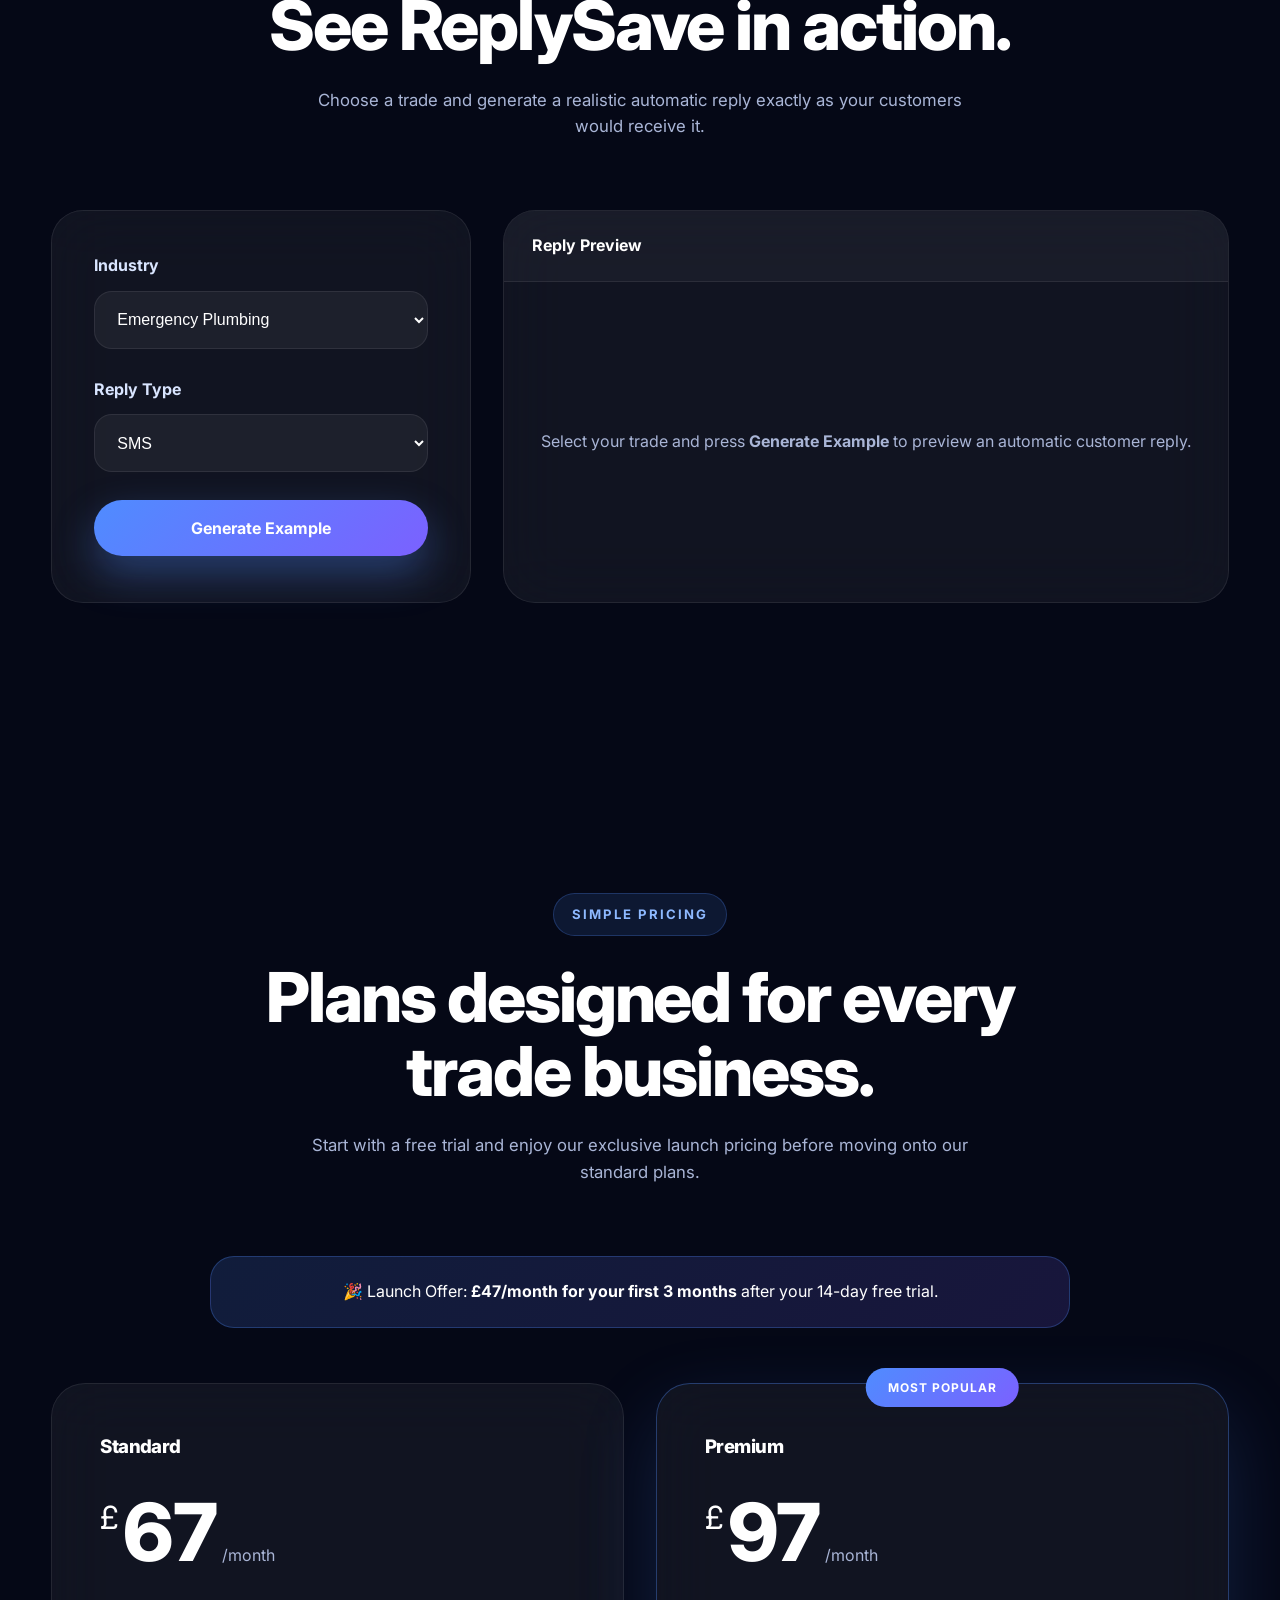
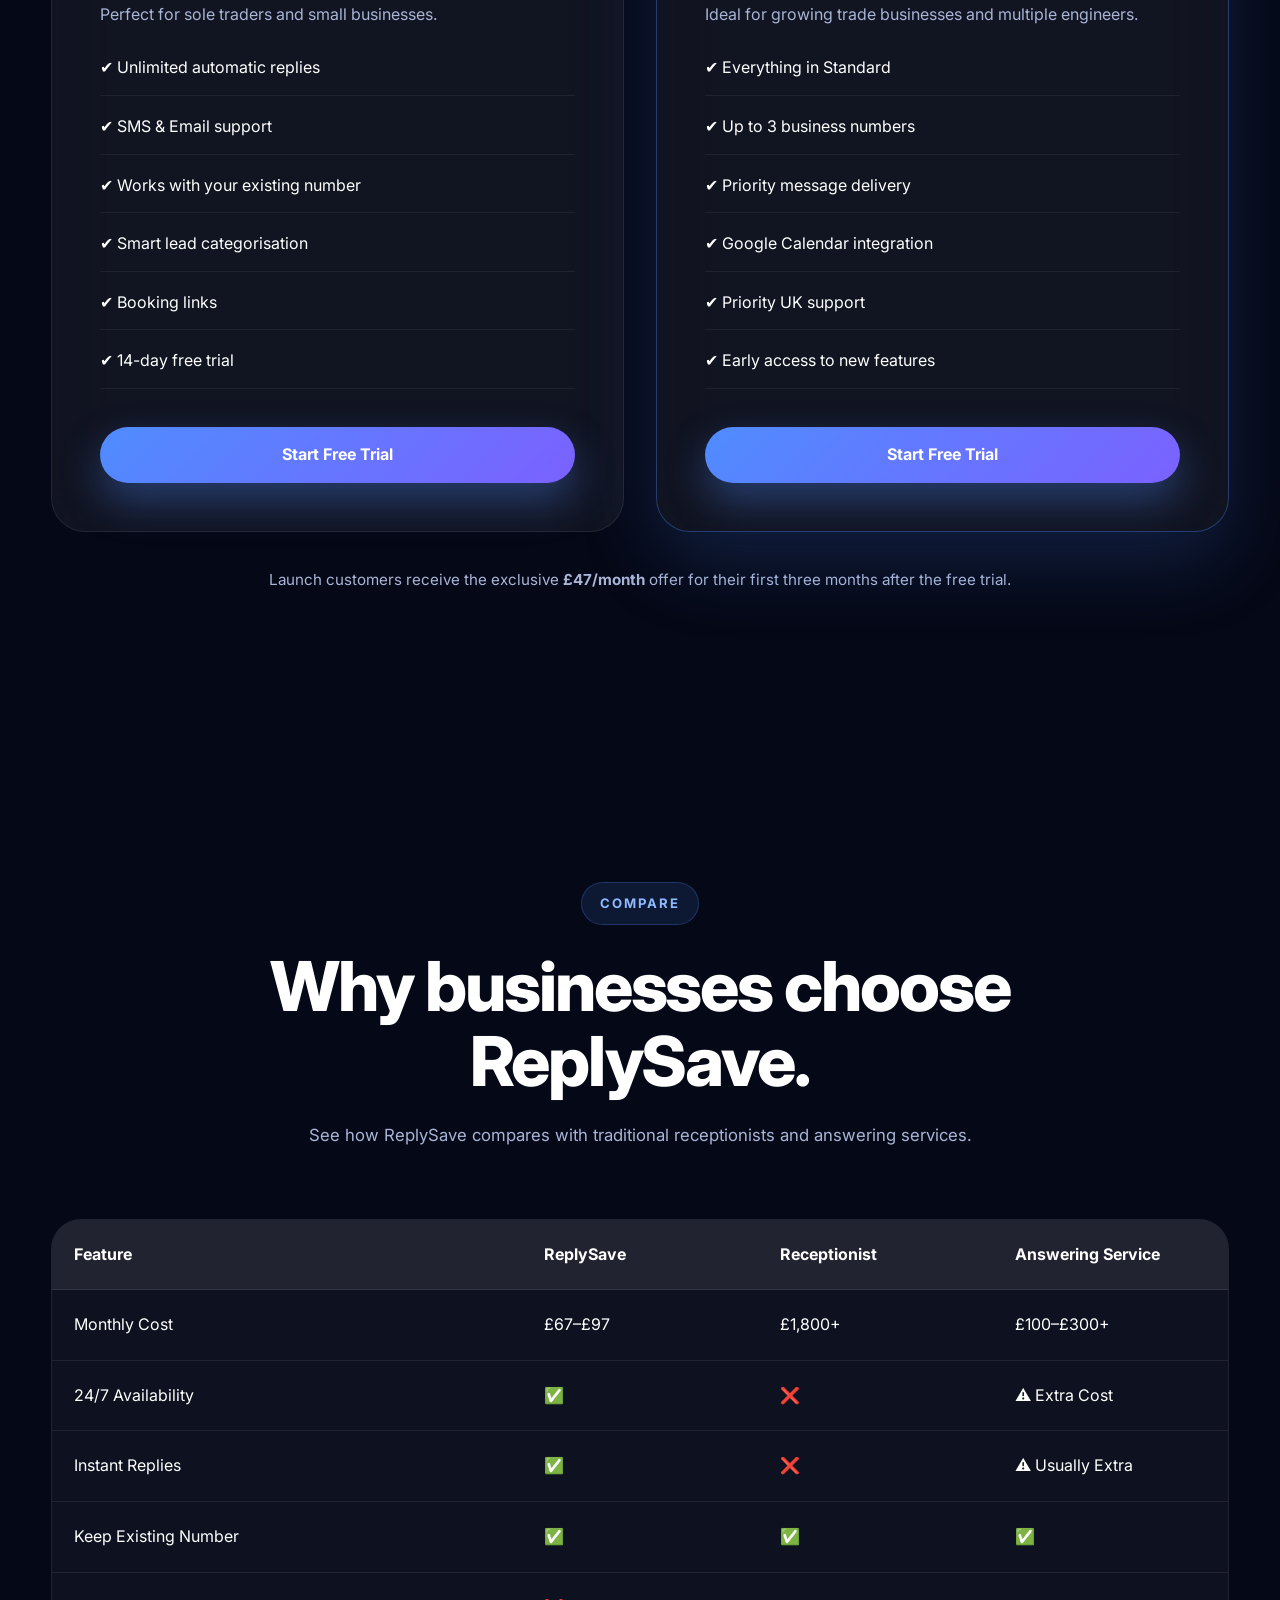
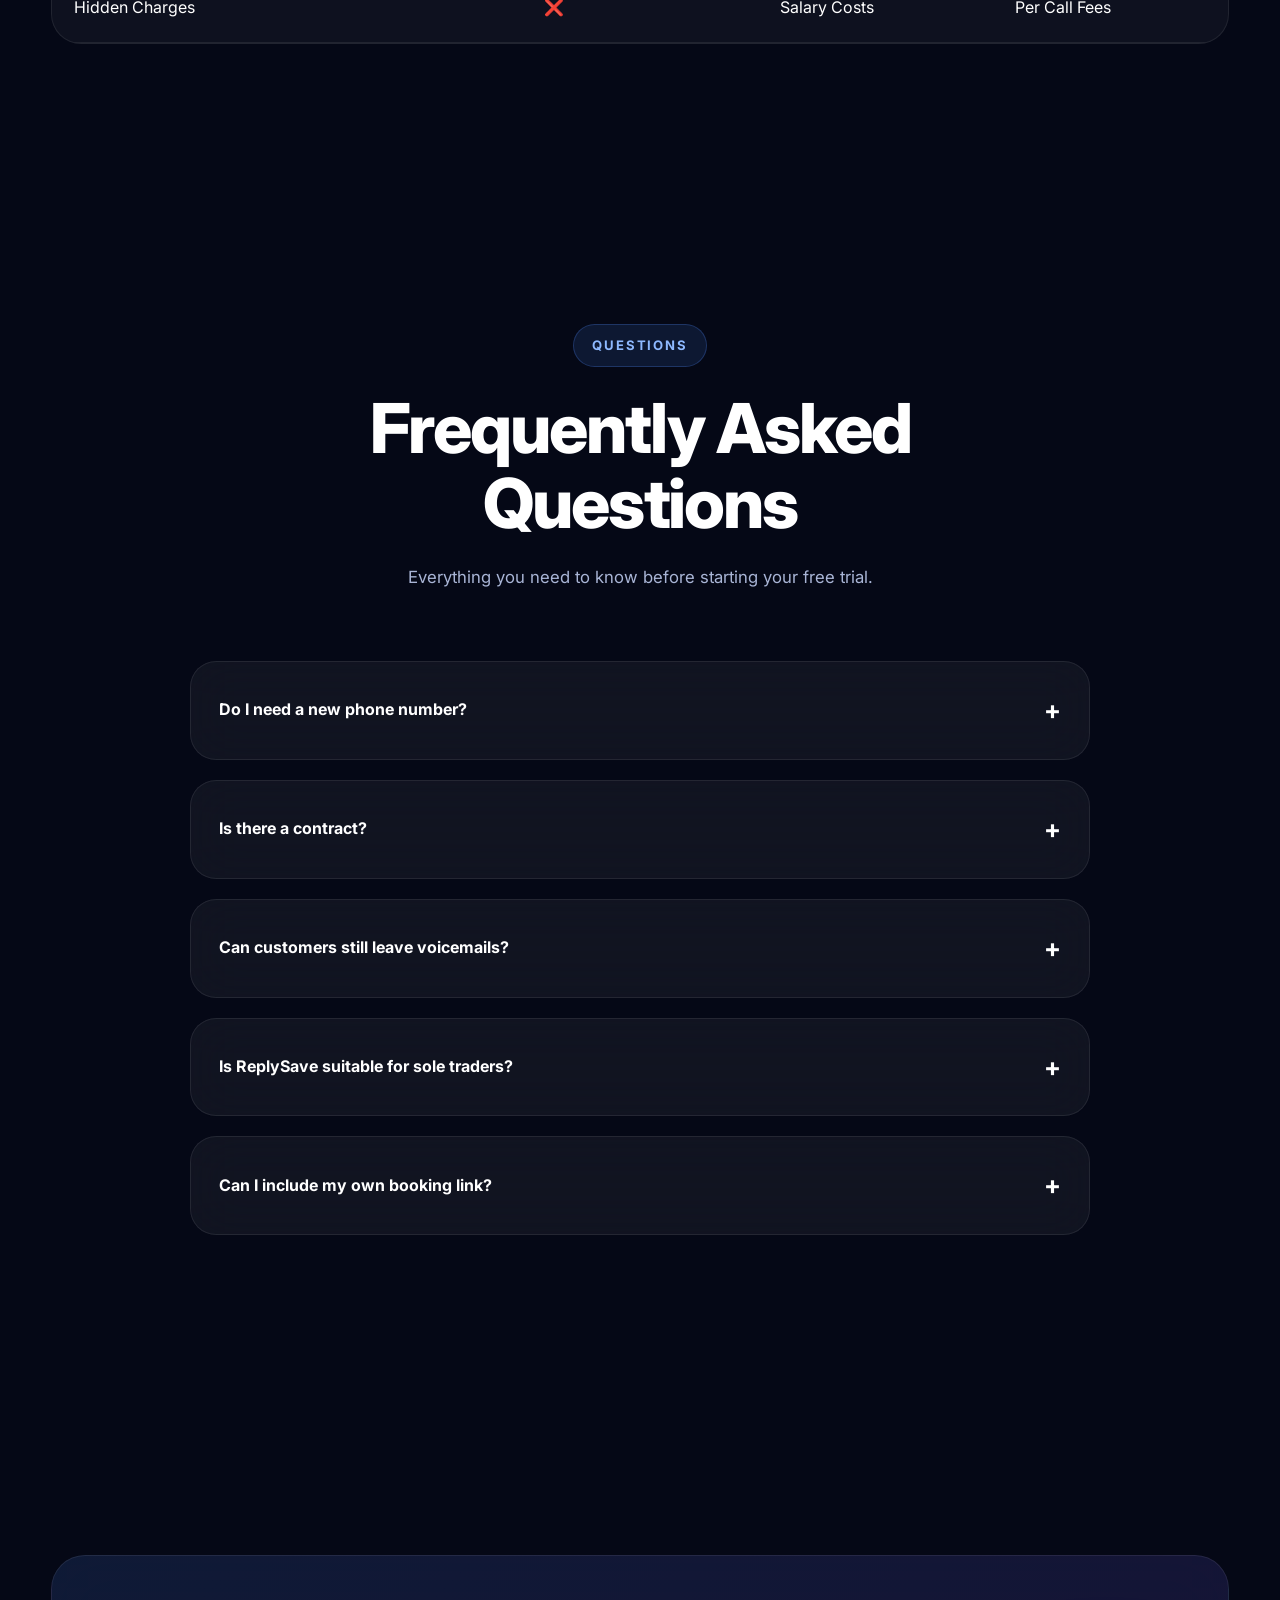
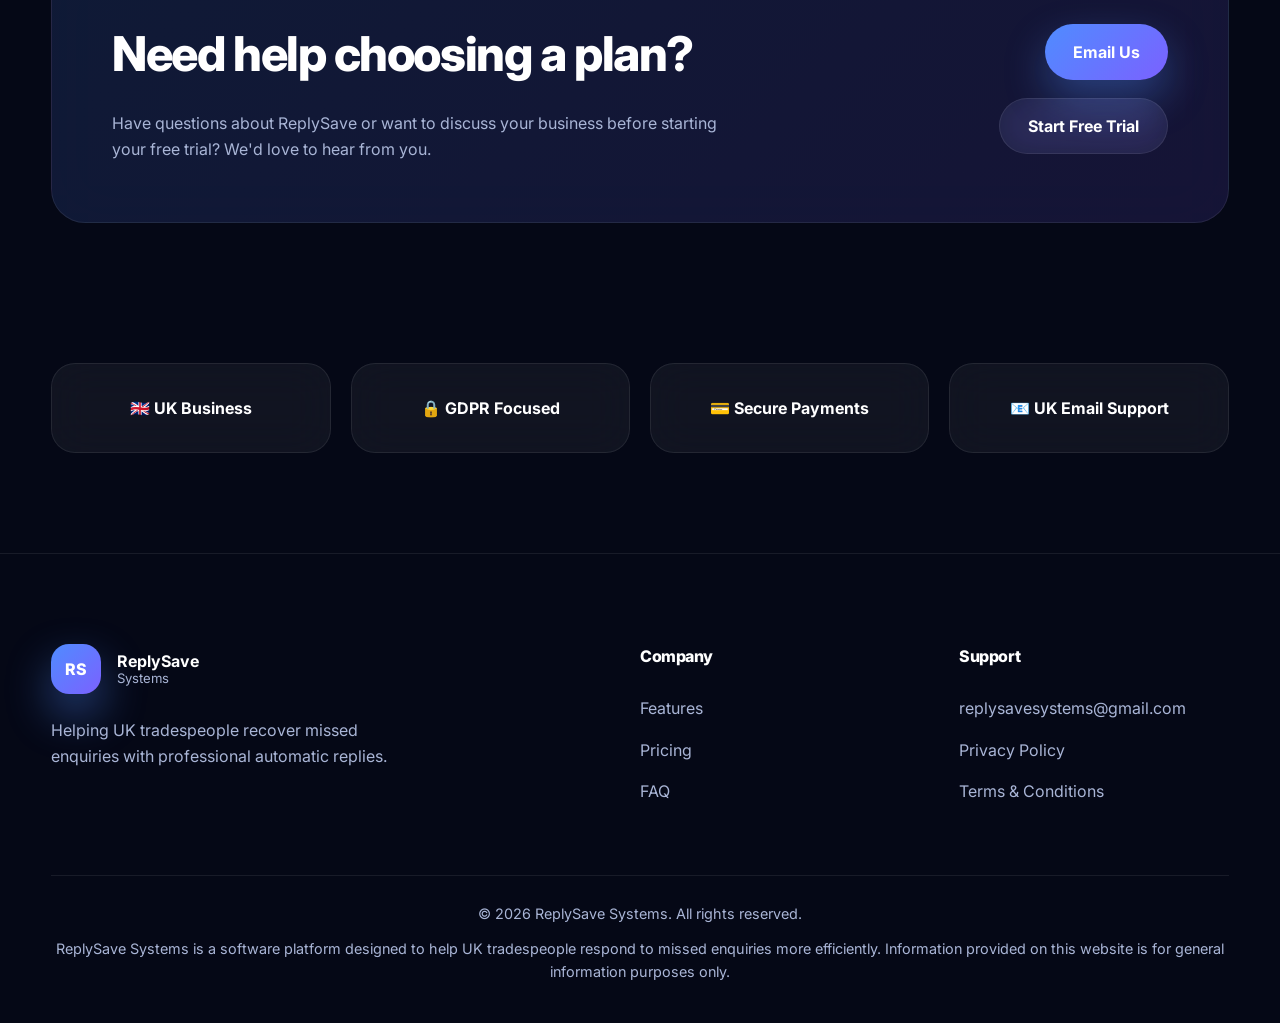
==== commit f69ff1a4: "Update index.html" ====
--- a/index.html
+++ b/index.html
@@ -1683,12 +1683,13 @@
 class="button-primary">
 
 Accept
-<script src="script.js"></script>
+
 </button>
 
 </div>
 
 </div>
+  <script src="script.js"></script>
 </body>
 
 </html>
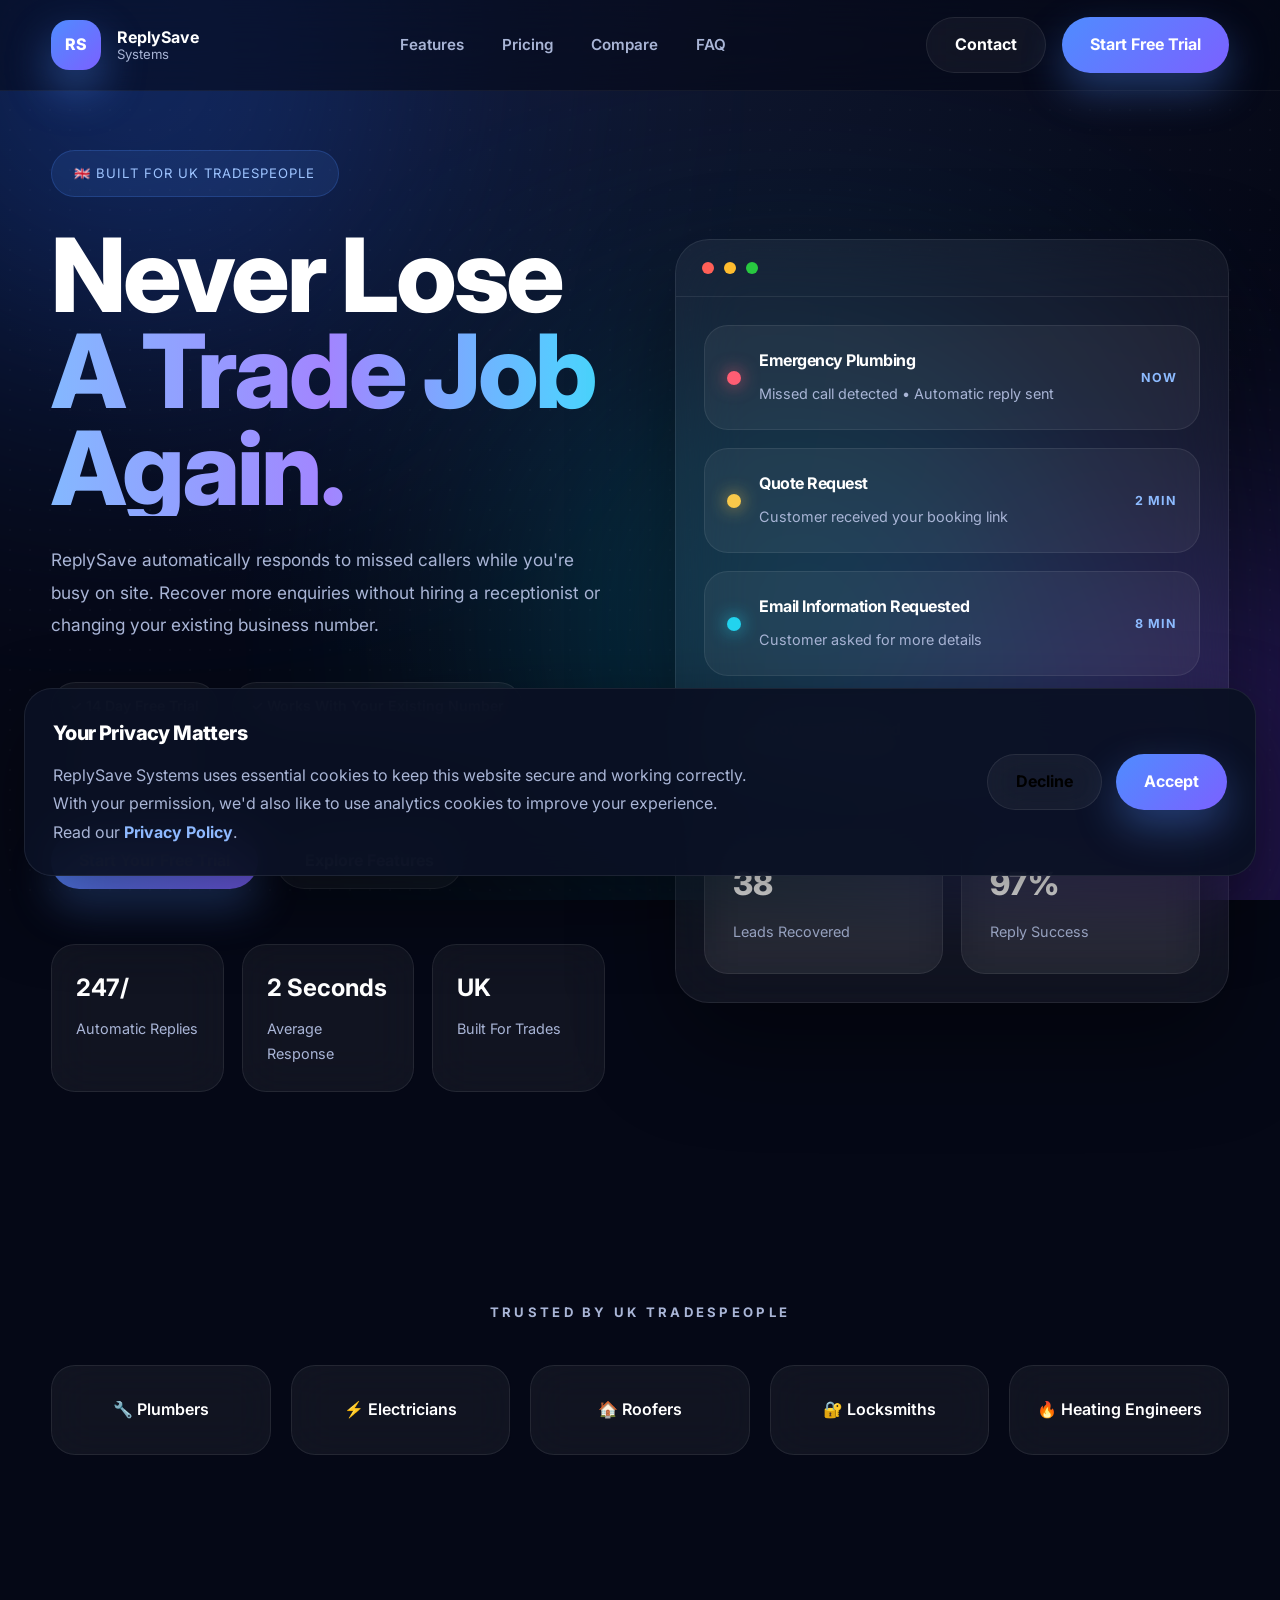
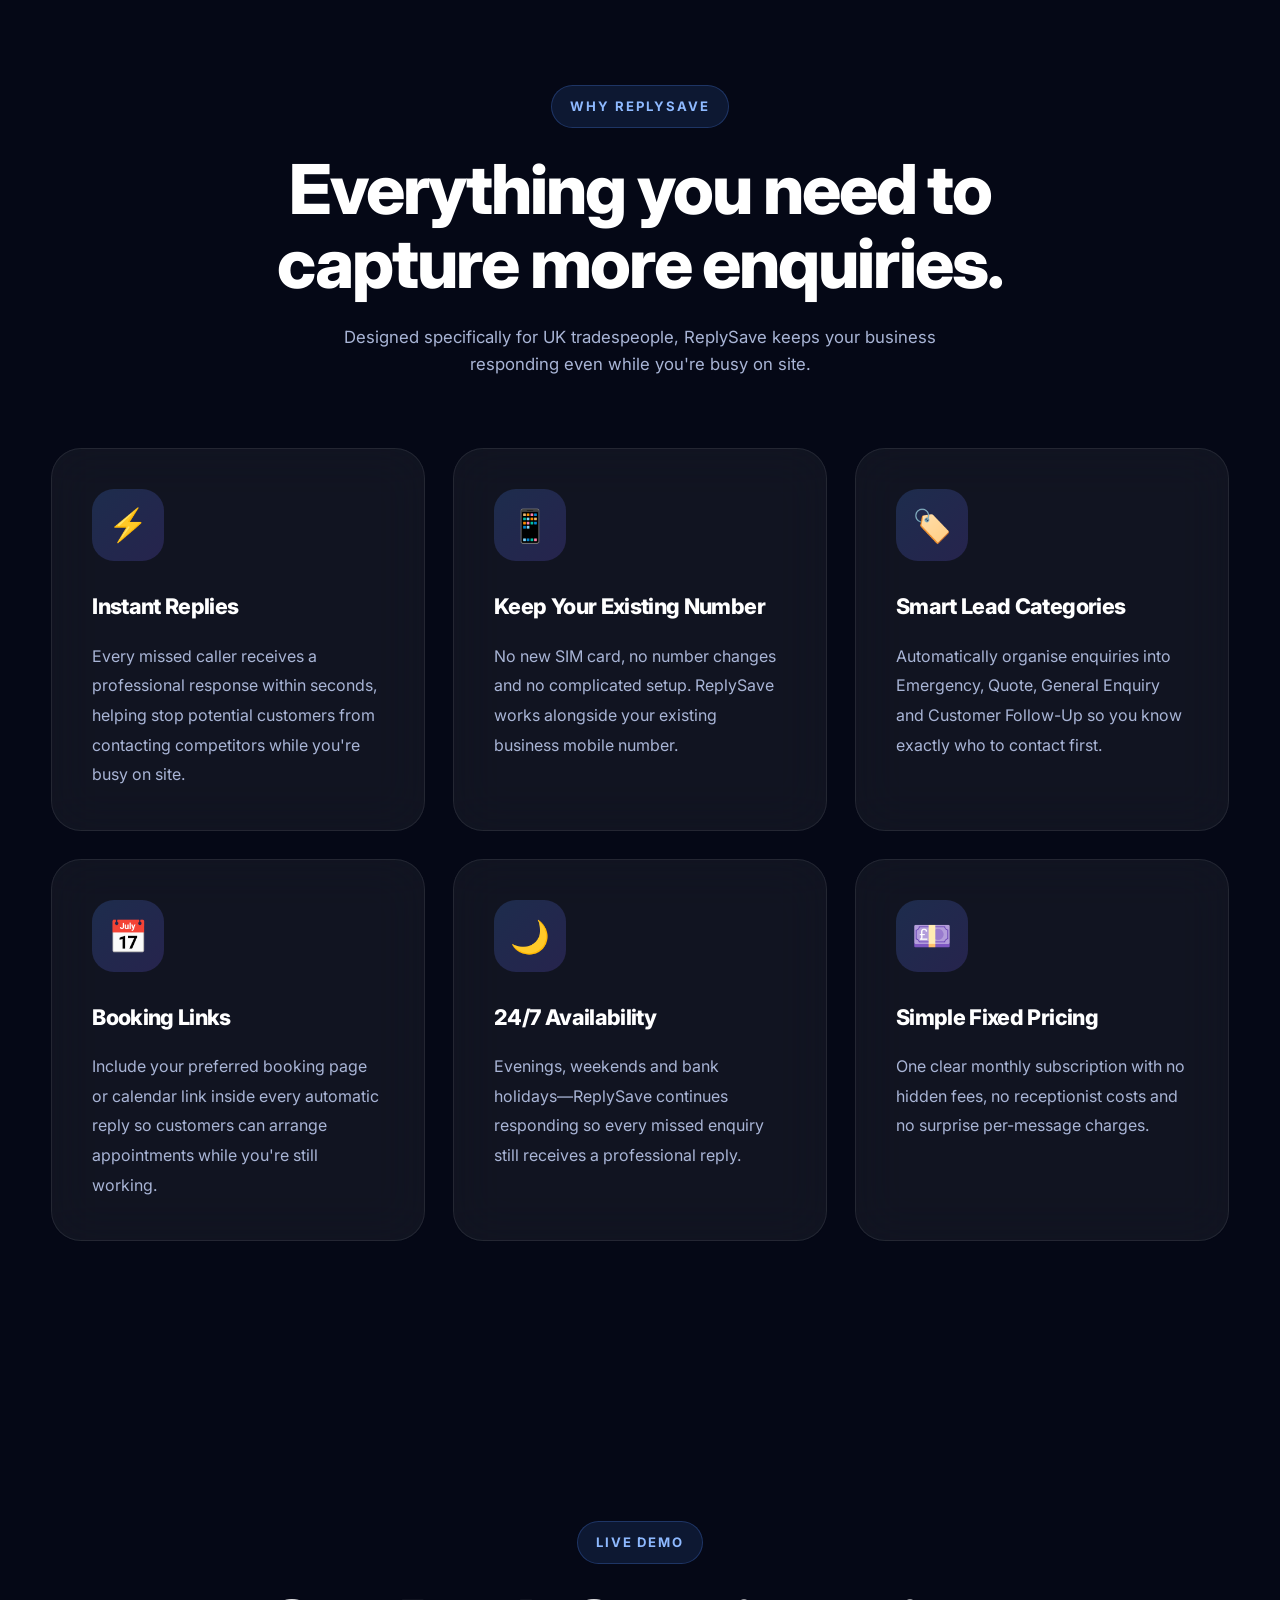
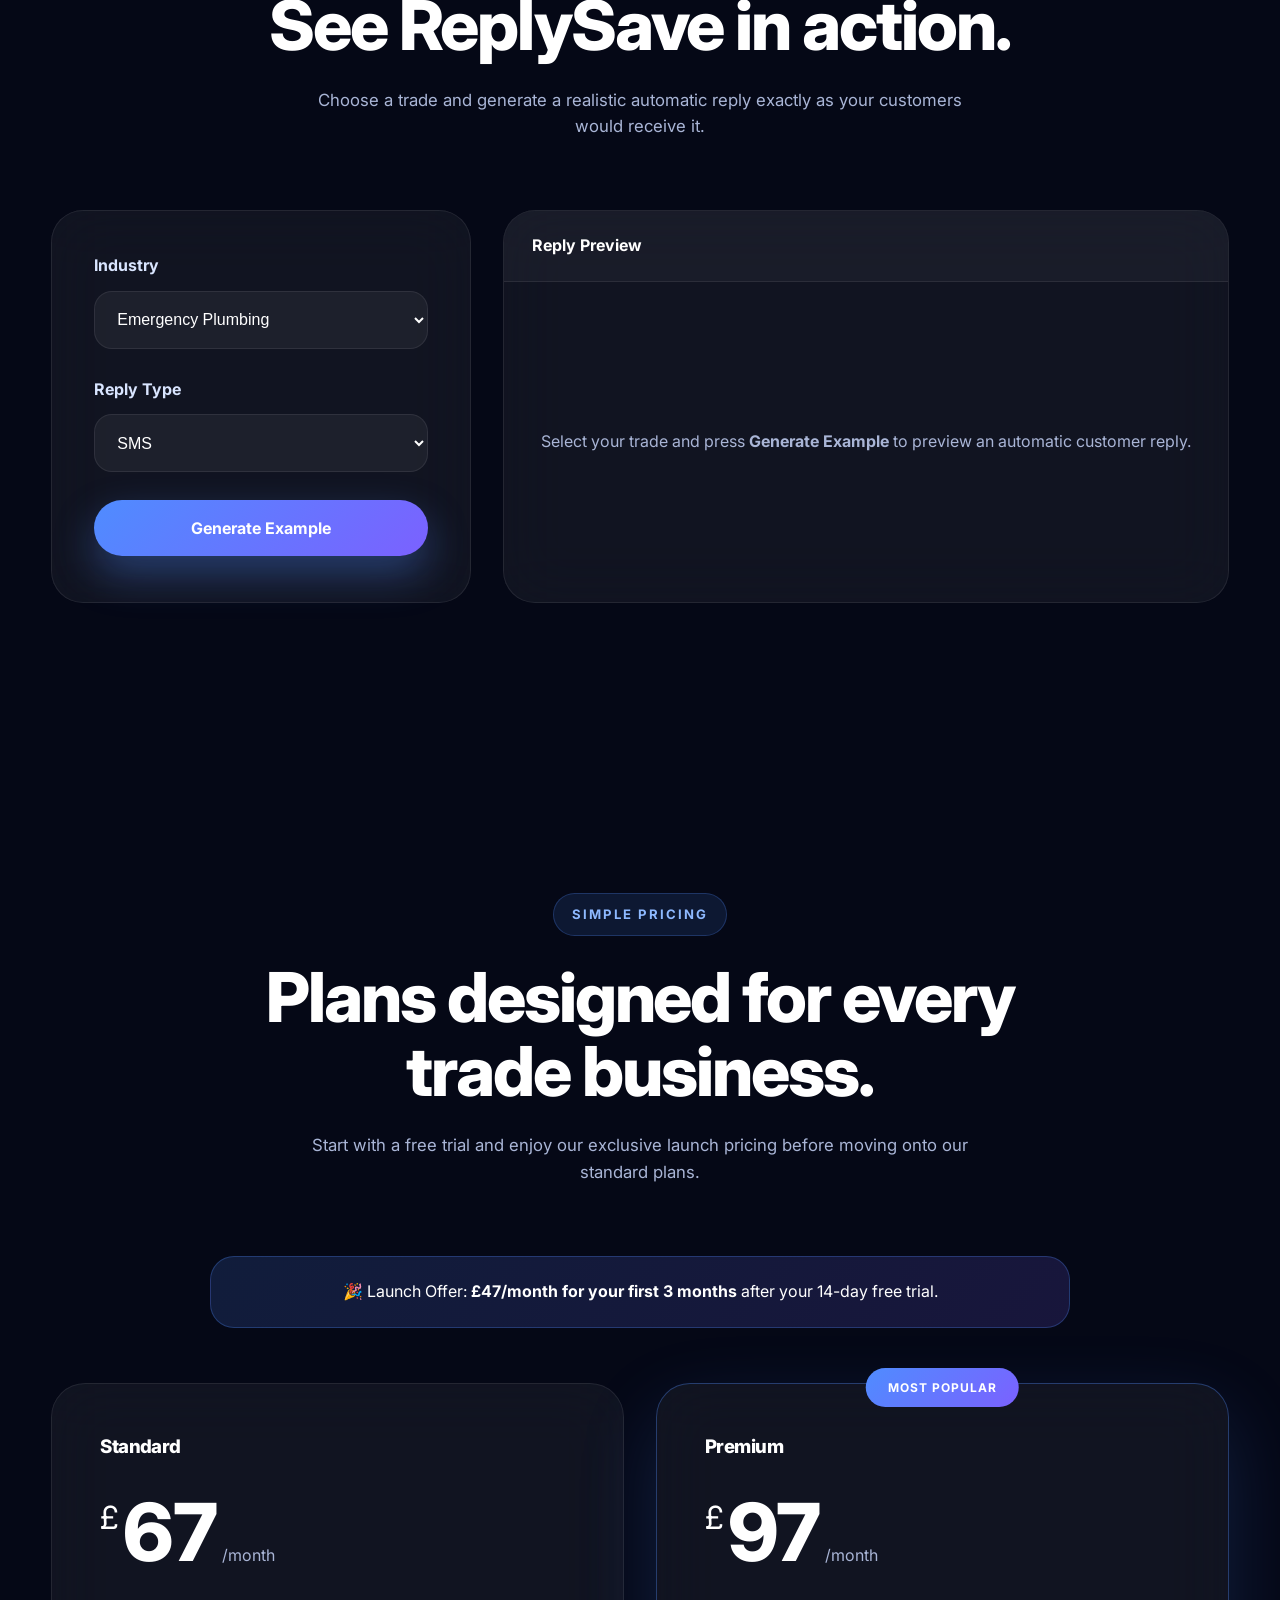
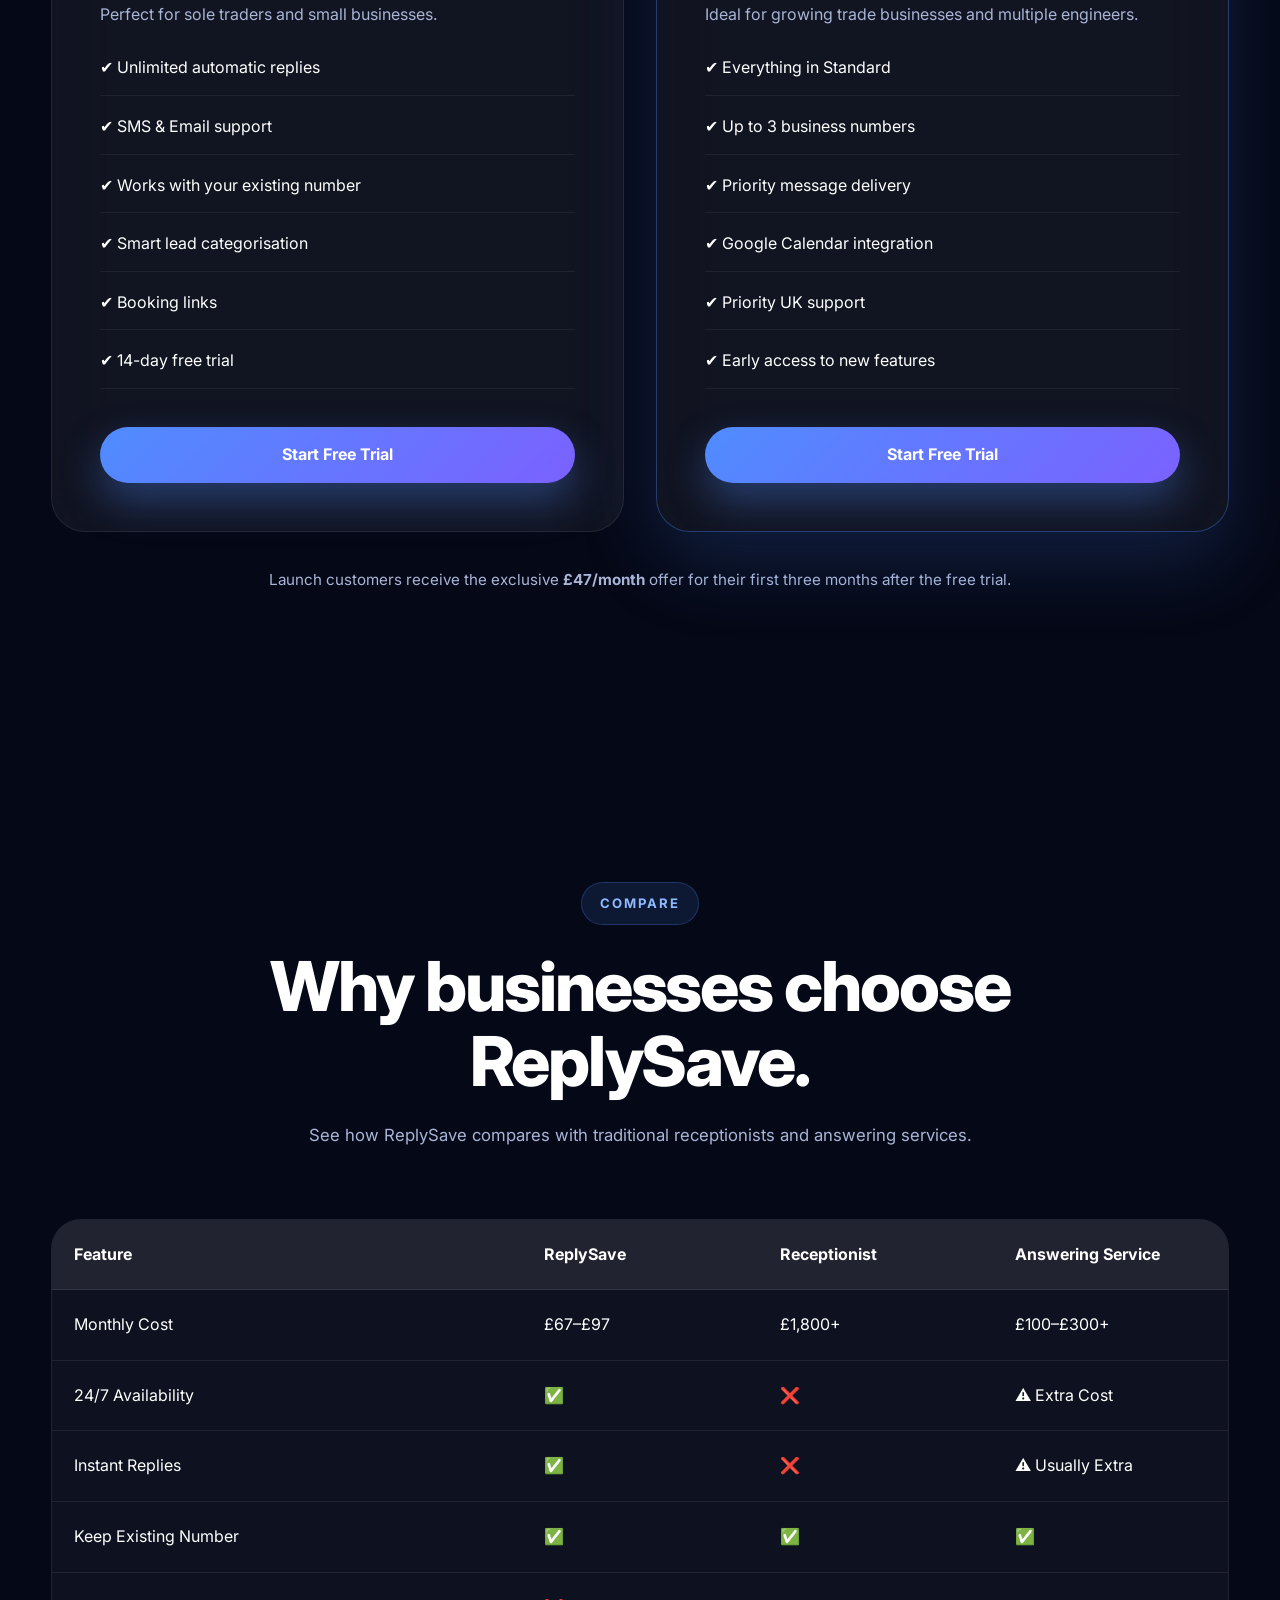
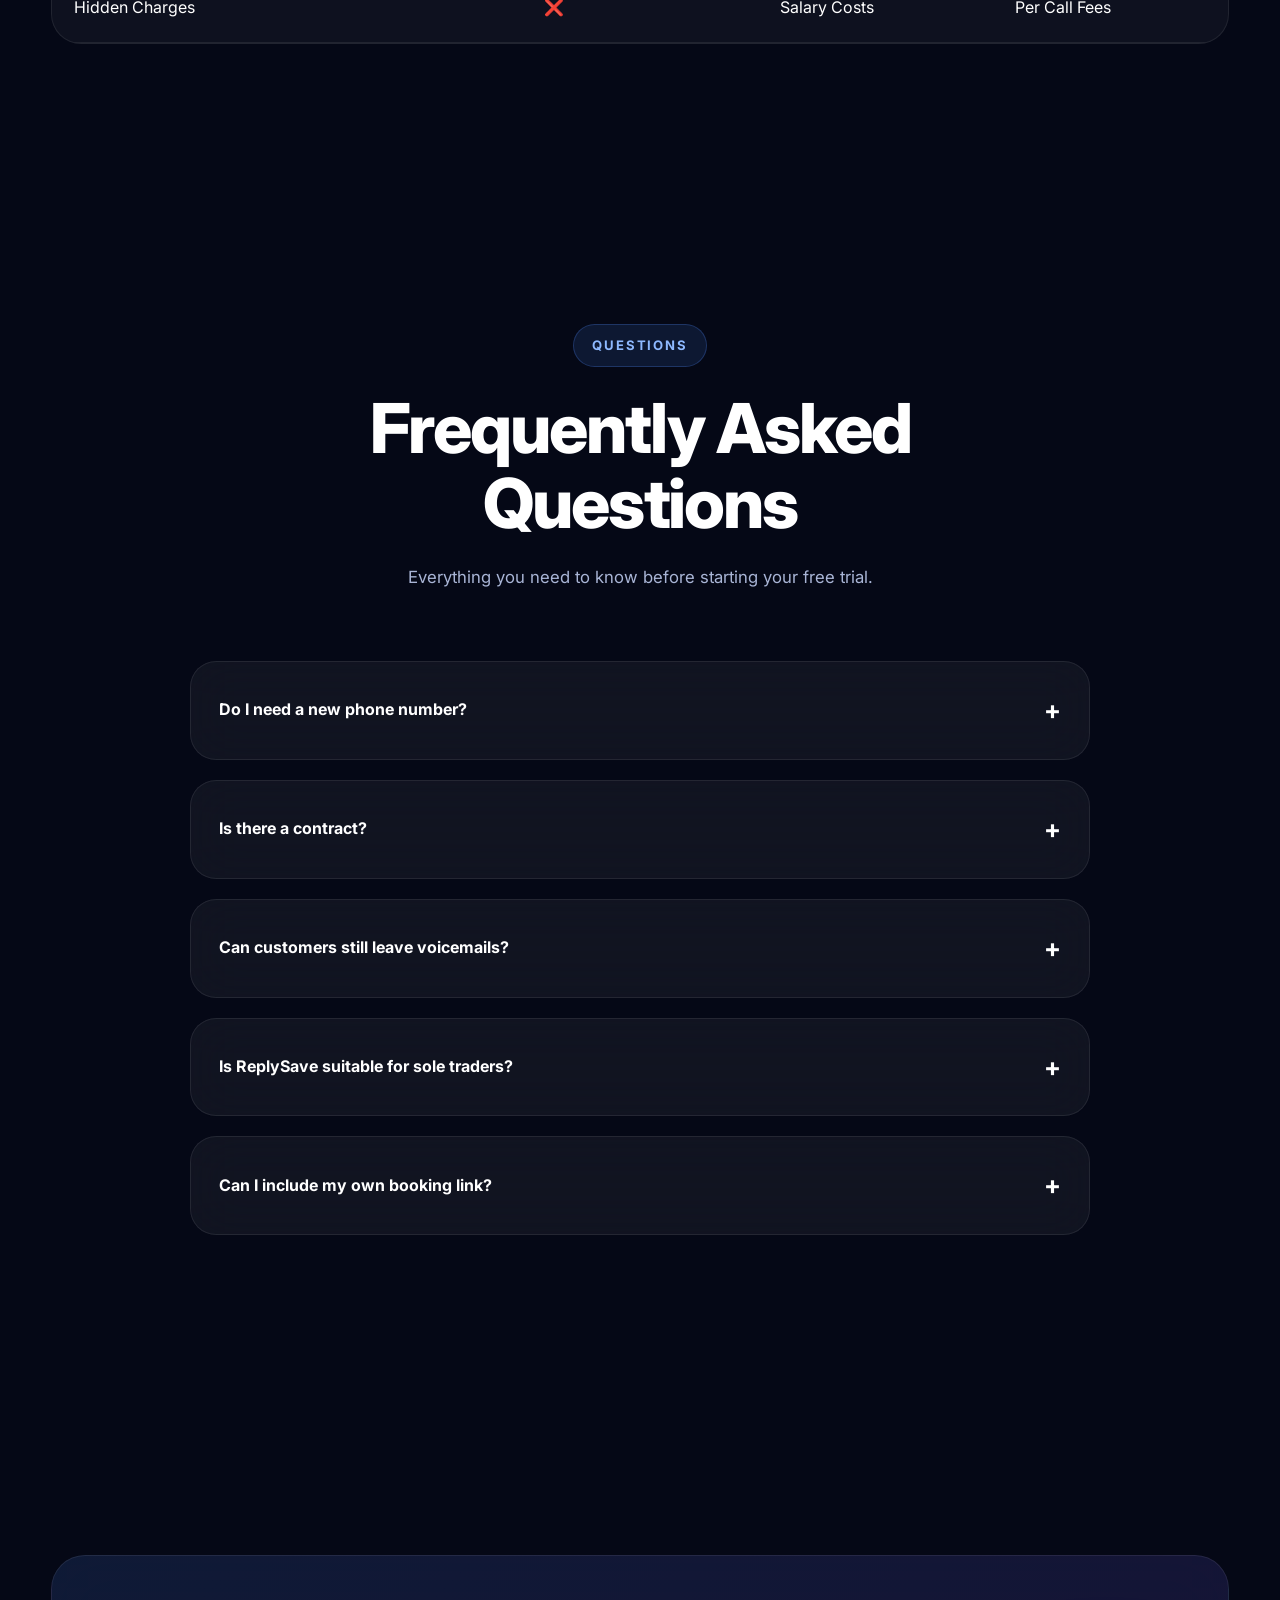
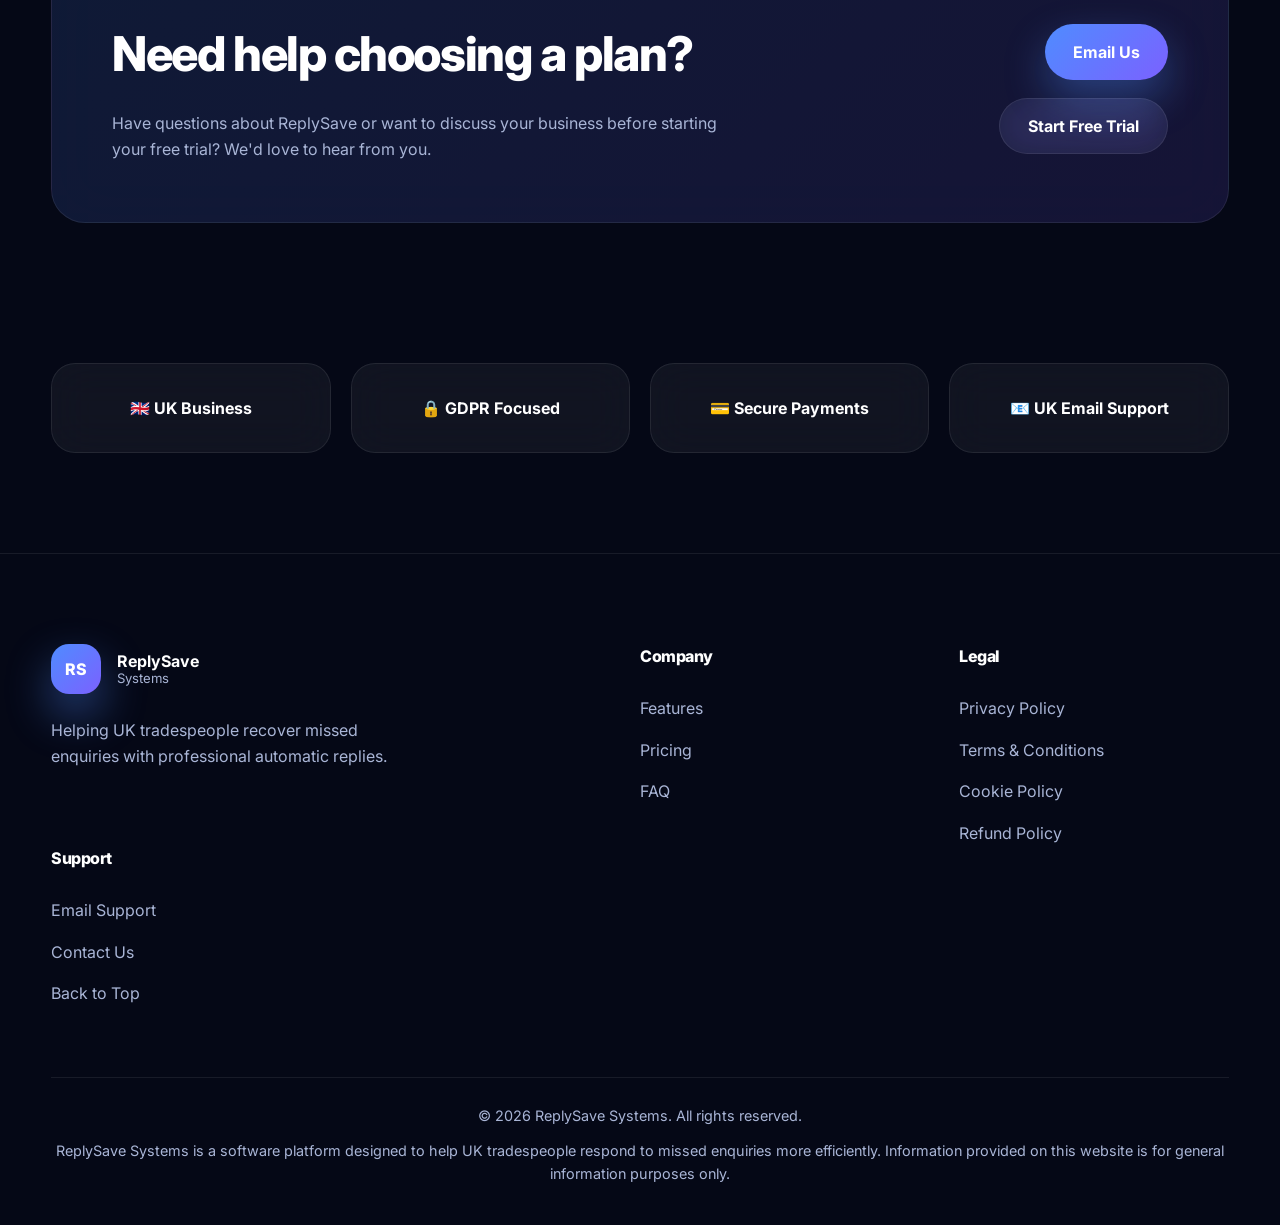
==== commit 9ce77530: "Update index.html" ====
--- a/index.html
+++ b/index.html
@@ -1597,34 +1597,66 @@
 
 <h4>
 
+Legal
+
+</h4>
+
+<a href="privacy.html">
+
+Privacy Policy
+
+</a>
+
+<a href="terms.html">
+
+Terms & Conditions
+
+</a>
+
+<a href="cookie-policy.html">
+
+Cookie Policy
+
+</a>
+
+<a href="refund-policy.html">
+
+Refund Policy
+
+</a>
+
+</div>
+
+</div>
+
+
+<div class="footer-links">
+
+<h4>
+
 Support
 
 </h4>
 
 <a href="mailto:replysavesystems@gmail.com">
 
-replysavesystems@gmail.com
+Email Support
+
+</a>
+
+<a href="#support">
+
+Contact Us
 
 </a>
 
 <a href="#">
 
-Privacy Policy
-
-</a>
-
-<a href="#">
-
-Terms & Conditions
-
-</a>
-
-</div>
-
-</div>
-
-
-
+Back to Top
+
+</a>
+
+</div>
 <div class="footer-bottom">
 
 <p>
